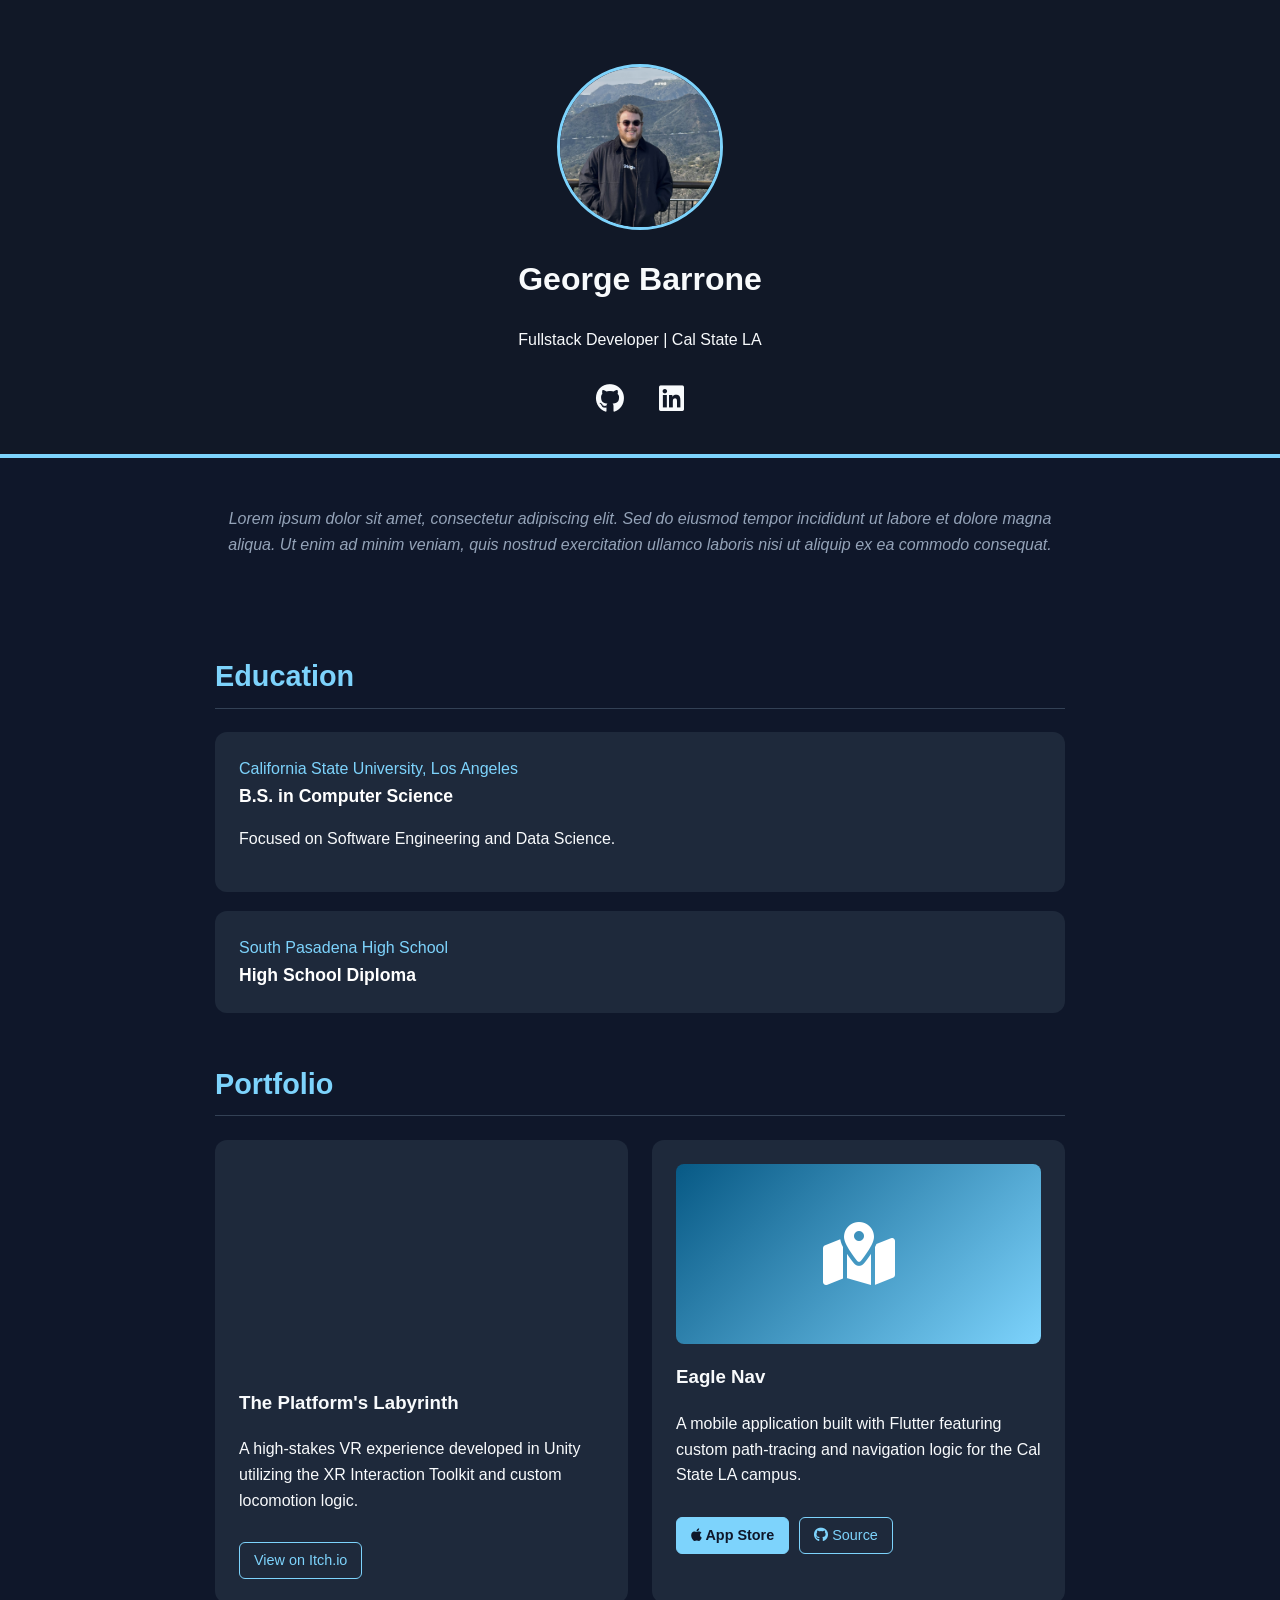
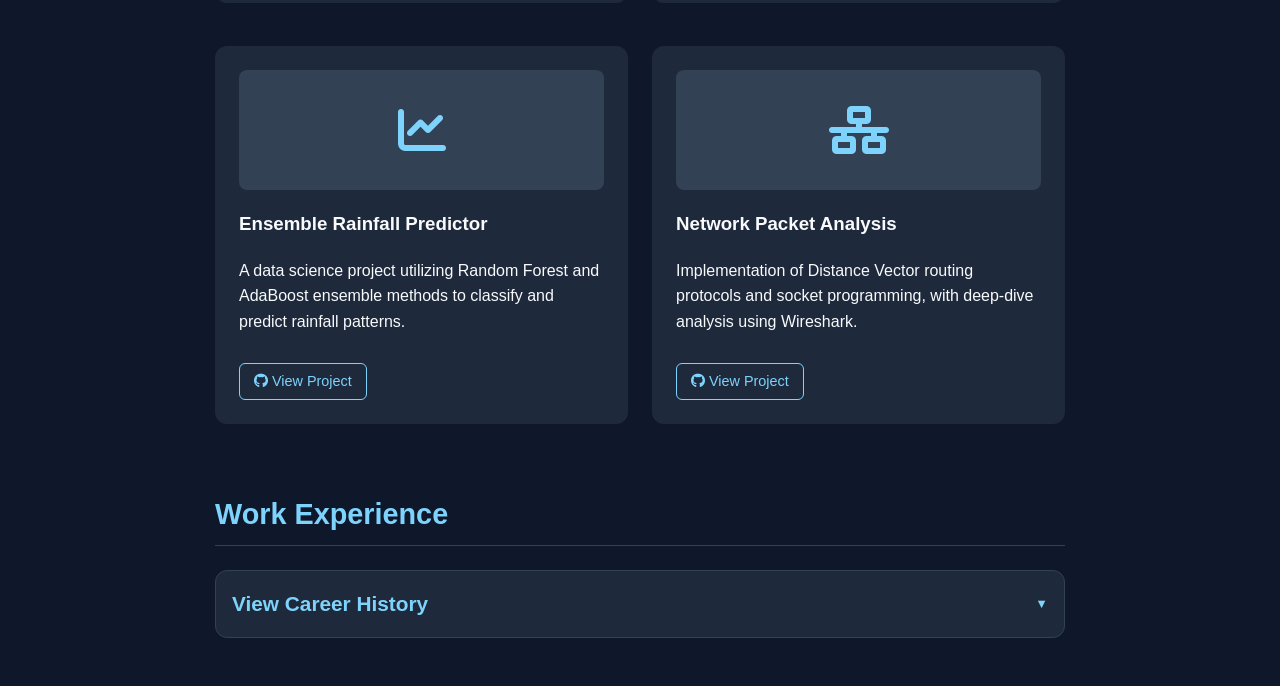
==== index.html @ 71a4c5f8 "Finalize portfolio structure and add profile picture" ====
<!DOCTYPE html>
<html lang="en">
<head>
    <meta charset="UTF-8">
    <meta name="viewport" content="width=device-width, initial-scale=1.0">
    <title>George Barrone | Portfolio</title>
    <link rel="stylesheet" href="https://cdnjs.cloudflare.com/ajax/libs/font-awesome/6.0.0/css/all.min.css">
    <style>
        :root {
            --bg-color: #0f172a; 
            --card-bg: #1e293b;
            --accent-blue: #7dd3fc; 
            --text-main: #f8fafc;
            --text-dim: #94a3b8;
        }

        body {
            font-family: 'Inter', -apple-system, BlinkMacSystemFont, 'Segoe UI', Roboto, sans-serif;
            background-color: var(--bg-color);
            color: var(--text-main);
            line-height: 1.6;
            margin: 0;
            padding: 0;
        }

        header {
            background-color: #111827;
            padding: 4rem 1rem 2rem;
            text-align: center;
            border-bottom: 4px solid var(--accent-blue);
        }

        .profile-placeholder {
            width: 160px;
            height: 160px;
            background-color: var(--card-bg);
            border-radius: 50%;
            margin: 0 auto 1.5rem;
            display: flex;
            align-items: center;
            justify-content: center;
            color: var(--accent-blue);
            font-weight: bold;
            border: 3px dashed var(--accent-blue);
            overflow: hidden;
        }

        .social-links {
            margin-top: 1.5rem;
        }

        .social-links a {
            color: var(--text-main);
            font-size: 1.8rem;
            margin: 0 15px;
            transition: color 0.3s;
            text-decoration: none;
        }

        .social-links a:hover {
            color: var(--accent-blue);
        }

        .container {
            max-width: 850px;
            margin: 0 auto 3rem;
            padding: 0 1.5rem;
        }

        .summary-box {
            text-align: center;
            padding: 2rem 0;
            color: var(--text-dim);
            font-style: italic;
        }

        h2 {
            color: var(--accent-blue);
            font-size: 1.8rem;
            border-bottom: 1px solid #334155;
            padding-bottom: 0.5rem;
            margin-top: 3rem;
        }

        .card {
            background-color: var(--card-bg);
            padding: 1.5rem;
            border-radius: 12px;
            margin-bottom: 1.2rem;
            position: relative;
        }

        .project-img {
            width: 100%;
            height: 180px;
            background-color: #000;
            border-radius: 8px;
            margin-bottom: 1rem;
            object-fit: cover;
        }

        .portfolio-grid {
            display: grid;
            grid-template-columns: 1fr 1fr;
            gap: 1.5rem;
        }

        @media (max-width: 600px) {
            .portfolio-grid { grid-template-columns: 1fr; }
        }

        /* Work Experience Details */
        details {
            background-color: var(--card-bg);
            padding: 1rem;
            border-radius: 12px;
            cursor: pointer;
            border: 1px solid #334155;
            margin-bottom: 1rem;
        }

        summary {
            font-size: 1.3rem;
            font-weight: 600;
            color: var(--accent-blue);
            list-style: none;
            display: flex;
            justify-content: space-between;
            align-items: center;
        }

        summary::after { content: "▼"; font-size: 0.8rem; }
        details[open] summary::after { content: "▲"; }

        .job-title { font-weight: bold; color: #fff; display: block; font-size: 1.1rem; }
        .company { color: var(--accent-blue); }
        .date { font-size: 0.85rem; color: var(--text-dim); display: block; margin-bottom: 0.5rem; }
        
        ul { padding-left: 1.2rem; color: var(--text-dim); }
        li { margin-bottom: 0.4rem; }

        .btn {
            display: inline-block;
            margin-top: 0.8rem;
            color: var(--accent-blue);
            text-decoration: none;
            font-size: 0.9rem;
            border: 1px solid var(--accent-blue);
            padding: 6px 14px;
            border-radius: 6px;
            transition: all 0.3s;
        }

        .btn:hover {
            background: var(--accent-blue);
            color: var(--bg-color);
        }
    </style>
</head>
<body>

    <header>
        <img src="profile.jpg" alt="George Barrone" style="
            width: 160px; 
            height: 160px; 
            border-radius: 50%; 
            object-fit: cover; 
            display: block; 
            margin: 0 auto 1.5rem; 
            border: 3px solid var(--accent-blue);
            background-color: var(--card-bg);
        ">
        <h1>George Barrone</h1>
        <p>Fullstack Developer | Cal State LA</p>
        
        <div class="social-links">
            <a href="https://github.com/georgebarrone" target="_blank" title="GitHub"><i class="fab fa-github"></i></a>
            <a href="https://www.linkedin.com/in/george-barrone-a9759421a/" target="_blank" title="LinkedIn"><i class="fab fa-linkedin"></i></a>
        </div>
    </header>

    <div class="container">
        
        <section class="summary-box">
            <p>Lorem ipsum dolor sit amet, consectetur adipiscing elit. Sed do eiusmod tempor incididunt ut labore et dolore magna aliqua. Ut enim ad minim veniam, quis nostrud exercitation ullamco laboris nisi ut aliquip ex ea commodo consequat.</p>
        </section>

        <section>
            <h2>Education</h2>
            <div class="card">
                <span class="company">California State University, Los Angeles</span>
                <span class="job-title">B.S. in Computer Science</span>
                <p>Focused on Software Engineering and Data Science.</p>
            </div>
            <div class="card">
                <span class="company">South Pasadena High School</span>
                <span class="job-title">High School Diploma</span>
            </div>
        </section>

        <section>
            <h2>Portfolio</h2>
            <div class="portfolio-grid">
                
                <div class="card">
                    <div class="video-container" style="position: relative; padding-bottom: 56.25%; height: 0; overflow: hidden; border-radius: 8px; margin-bottom: 1rem;">
                        <iframe 
                            style="position: absolute; top: 0; left: 0; width: 100%; height: 100%; border: 0;"
                            src="https://www.youtube.com/embed/8yT373ldLY0" 
                            title="The Platform's Labyrinth VR Demo" 
                            allowfullscreen>
                        </iframe>
                    </div>
                    <h3>The Platform's Labyrinth</h3>
                    <p>A high-stakes VR experience developed in Unity utilizing the XR Interaction Toolkit and custom locomotion logic.</p>
                    <a href="https://georgebarrone.itch.io/the-platforms-labyrinth" target="_blank" class="btn">View on Itch.io</a>
                </div>

                <div class="card">
                    <div style="height: 180px; background: linear-gradient(135deg, #075985, #7dd3fc); border-radius: 8px; display: flex; align-items: center; justify-content: center; margin-bottom: 1rem;">
                        <i class="fas fa-map-marked-alt" style="font-size: 4rem; color: white;"></i>
                    </div>
                    <h3>Eagle Nav</h3>
                    <p>A mobile application built with Flutter featuring custom path-tracing and navigation logic for the Cal State LA campus.</p>
                    <div style="display: flex; gap: 10px;">
                        <a href="https://apps.apple.com/us/app/eaglenav/id6762229307" target="_blank" class="btn" style="background: var(--accent-blue); color: var(--bg-color); font-weight: bold;">
                            <i class="fab fa-apple"></i> App Store
                        </a>
                        <a href="https://github.com/georgebarrone/Eagle-Nav" target="_blank" class="btn">
                            <i class="fab fa-github"></i> Source
                        </a>
                    </div>
                </div>

                <div class="card">
                    <div style="height: 120px; background: #334155; border-radius: 8px; display: flex; align-items: center; justify-content: center; margin-bottom: 1rem;">
                        <i class="fas fa-chart-line" style="font-size: 3rem; color: var(--accent-blue);"></i>
                    </div>
                    <h3>Ensemble Rainfall Predictor</h3>
                    <p>A data science project utilizing Random Forest and AdaBoost ensemble methods to classify and predict rainfall patterns.</p>
                    <a href="https://github.com/georgebarrone/DataScience_Project" target="_blank" class="btn">
                        <i class="fab fa-github"></i> View Project
                    </a>
                </div>
                
                <div class="card">
                    <div style="height: 120px; background: #334155; border-radius: 8px; display: flex; align-items: center; justify-content: center; margin-bottom: 1rem;">
                        <i class="fas fa-network-wired" style="font-size: 3rem; color: var(--accent-blue);"></i>
                    </div>
                    <h3>Network Packet Analysis</h3>
                    <p>Implementation of Distance Vector routing protocols and socket programming, with deep-dive analysis using Wireshark.</p>
                    <a href="https://github.com/georgebarrone/ProgrammingAssignment2" target="_blank" class="btn">
                        <i class="fab fa-github"></i> View Project
                    </a>
                </div>
            </div>
        </section>

        <section>
            <h2>Work Experience</h2>
            <details>
                <summary>View Career History</summary>
                
                <div class="work-item">
                    <span class="job-title">Concessions Coordinator</span>
                    <span class="company">Landmark Theatres</span>
                    <span class="date">Jan 2026 – Present</span>
                    <ul>
                        <li><strong>Floor Operations Management:</strong> Serve as the primary point of contact for daily operations, maintaining high standards of cleanliness and efficiency.</li>
                        <li><strong>Inventory & Prep Oversight:</strong> Direct preparation and inventory restocking to prevent product shortages and optimize sales during peak periods.</li>
                        <li><strong>Leadership:</strong> Coordinate staff break schedules to maintain continuous coverage while acting as the lead authority for resolving customer issues, refunds, and exchanges.</li>
                    </ul>
                </div>

                <div class="work-item">
                    <span class="job-title">Usher / Concessions</span>
                    <span class="company">Landmark Theatres</span>
                    <span class="date">Aug 2024 – Present</span>
                    <ul>
                        <li>Manage theatre logistics and guest relations in a high-stress, fast-paced environment.</li>
                        <li>Maintain a calm and professional demeanor while handling high-volume customer traffic and venue maintenance.</li>
                    </ul>
                </div>

                <div class="work-item">
                    <span class="job-title">iFixit Contributor</span>
                    <span class="company">iFixit (Contract)</span>
                    <span class="date">Feb 2024 – May 2024</span>
                    <ul>
                        <li>Authored a device page for the HP 14 G3 Chromebook, providing technical specifications and general information for a global audience.</li>
                        <li>Created a detailed part replacement guide for the Nintendo Wii Nunchuk, utilizing technical writing skills and high-quality photography.</li>
                        <li>Collaborated with the iFixit technical writing team to ensure hardware procedures were accessible and accurate.</li>
                    </ul>
                    <a href="https://www.linkedin.com/in/george-barrone-a9759421a/overlay/Position/2391575767/treasury?profileId=ACoAADdCVhMBVrdvYNGHHvij2gliiMDxv7_lXu0" target="_blank" class="btn">View iFixit Profile</a>
                </div>

                <div class="work-item">
                    <span class="job-title">Tech Sales Associate</span>
                    <span class="company">Staples</span>
                    <span class="date">Aug 2023 – Sep 2024</span>
                    <ul>
                        <li>Engaged customers on the sales floor to provide hardware and software recommendations.</li>
                        <li>Maintained floor organization, stocked inventory, and performed accurate cashiering duties.</li>
                    </ul>
                </div>

                <div class="work-item">
                    <span class="job-title">Math Assistant Instructor</span>
                    <span class="company">SF Math Circle</span>
                    <span class="date">Oct 2022 – Dec 2022</span>
                    <ul>
                        <li>Facilitated remote group math exercises for students aged 6 to 13.</li>
                        <li>Assigned problem-solving tasks, monitored student progress, and provided 1-on-1 assistance when students were stuck.</li>
                        <li>Encouraged collaborative learning and peer-to-peer discussions in a virtual environment.</li>
                    </ul>
                </div>

                <div class="work-item">
                    <span class="job-title">Host & Cook</span>
                    <span class="company">Buffalo Wild Wings</span>
                    <span class="date">Jul 2019 – Jan 2020</span>
                    <ul>
                        <li><strong>Hospitality:</strong> Greeted and seated guests, managed takeout orders, and handled incoming inquiries with a focus on accuracy and timeliness.</li>
                        <li><strong>Operations:</strong> Executed food preparation tasks according to established recipes and maintained rigorous kitchen cleanliness standards.</li>
                        <li>Collaborated with team members to ensure smooth service and timely delivery of orders.</li>
                    </ul>
                </div>

            </details>
        </section>

    </div>

</body>
</html>
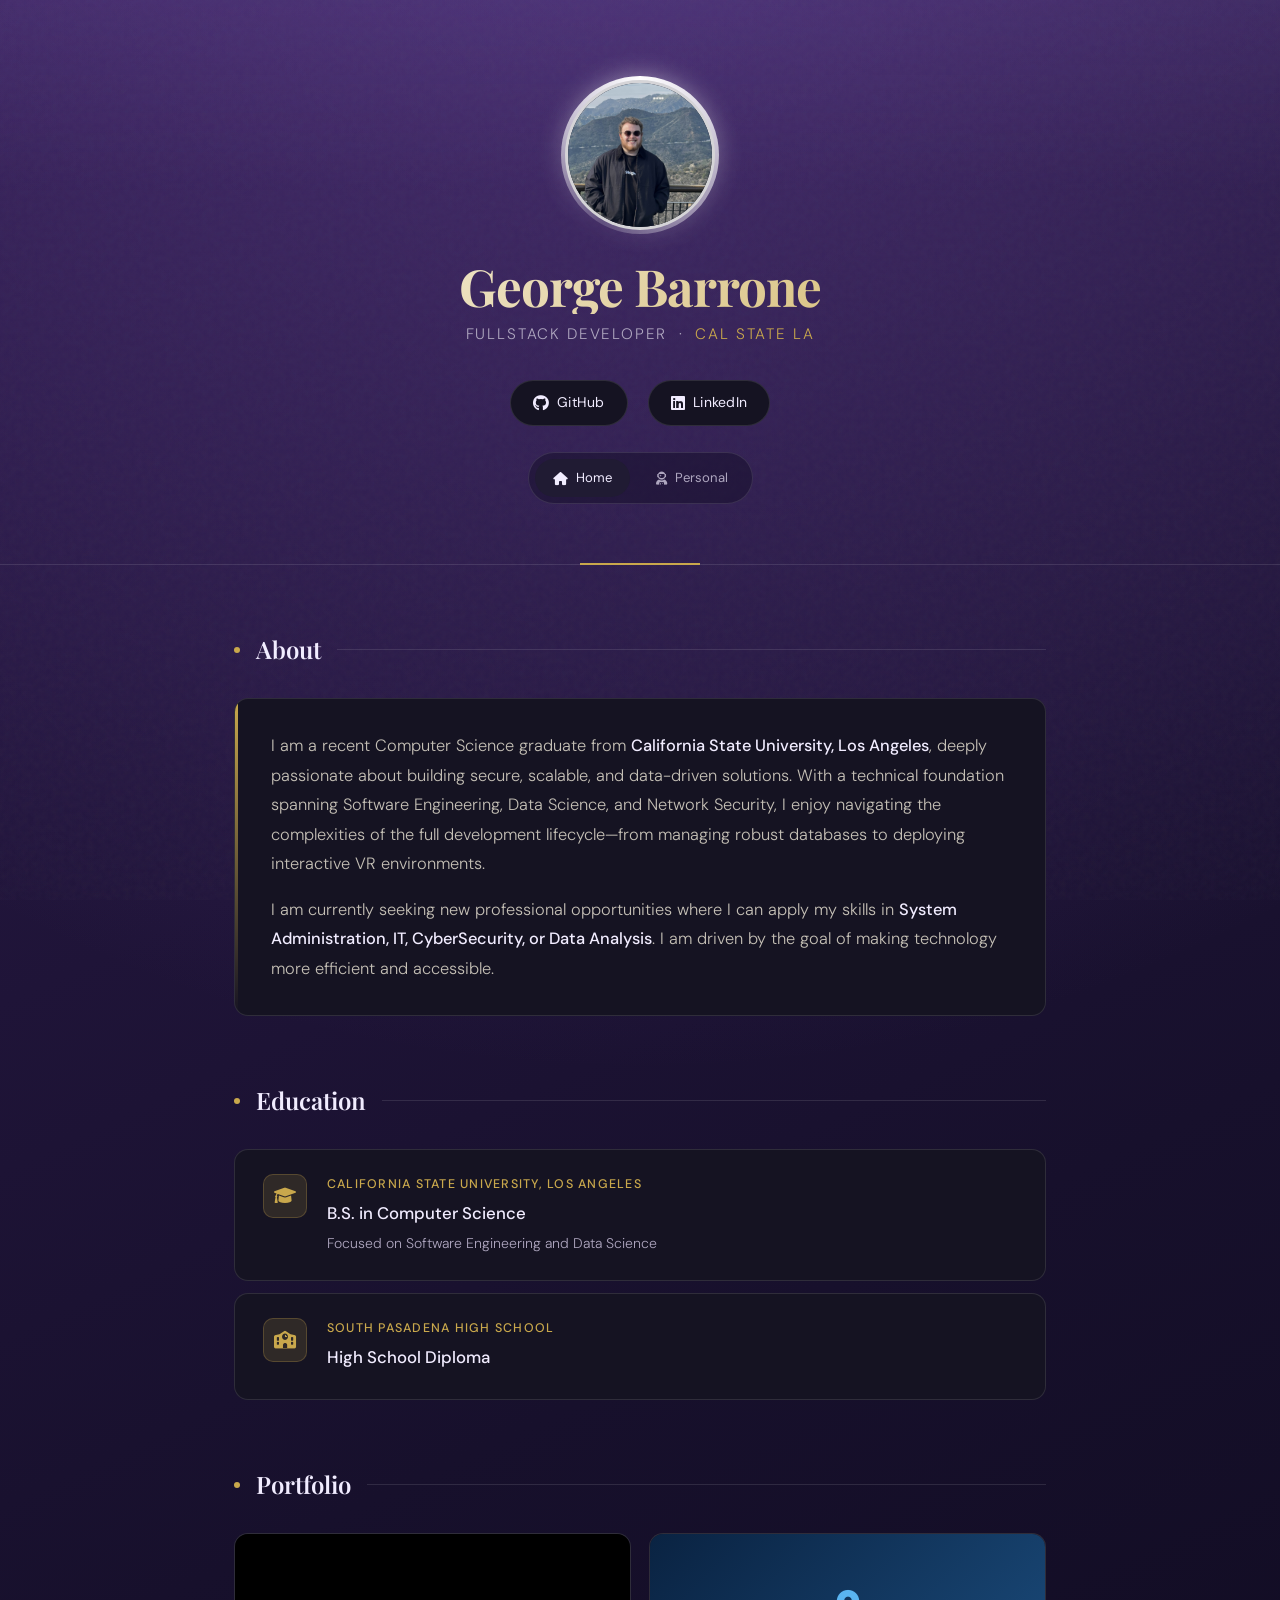
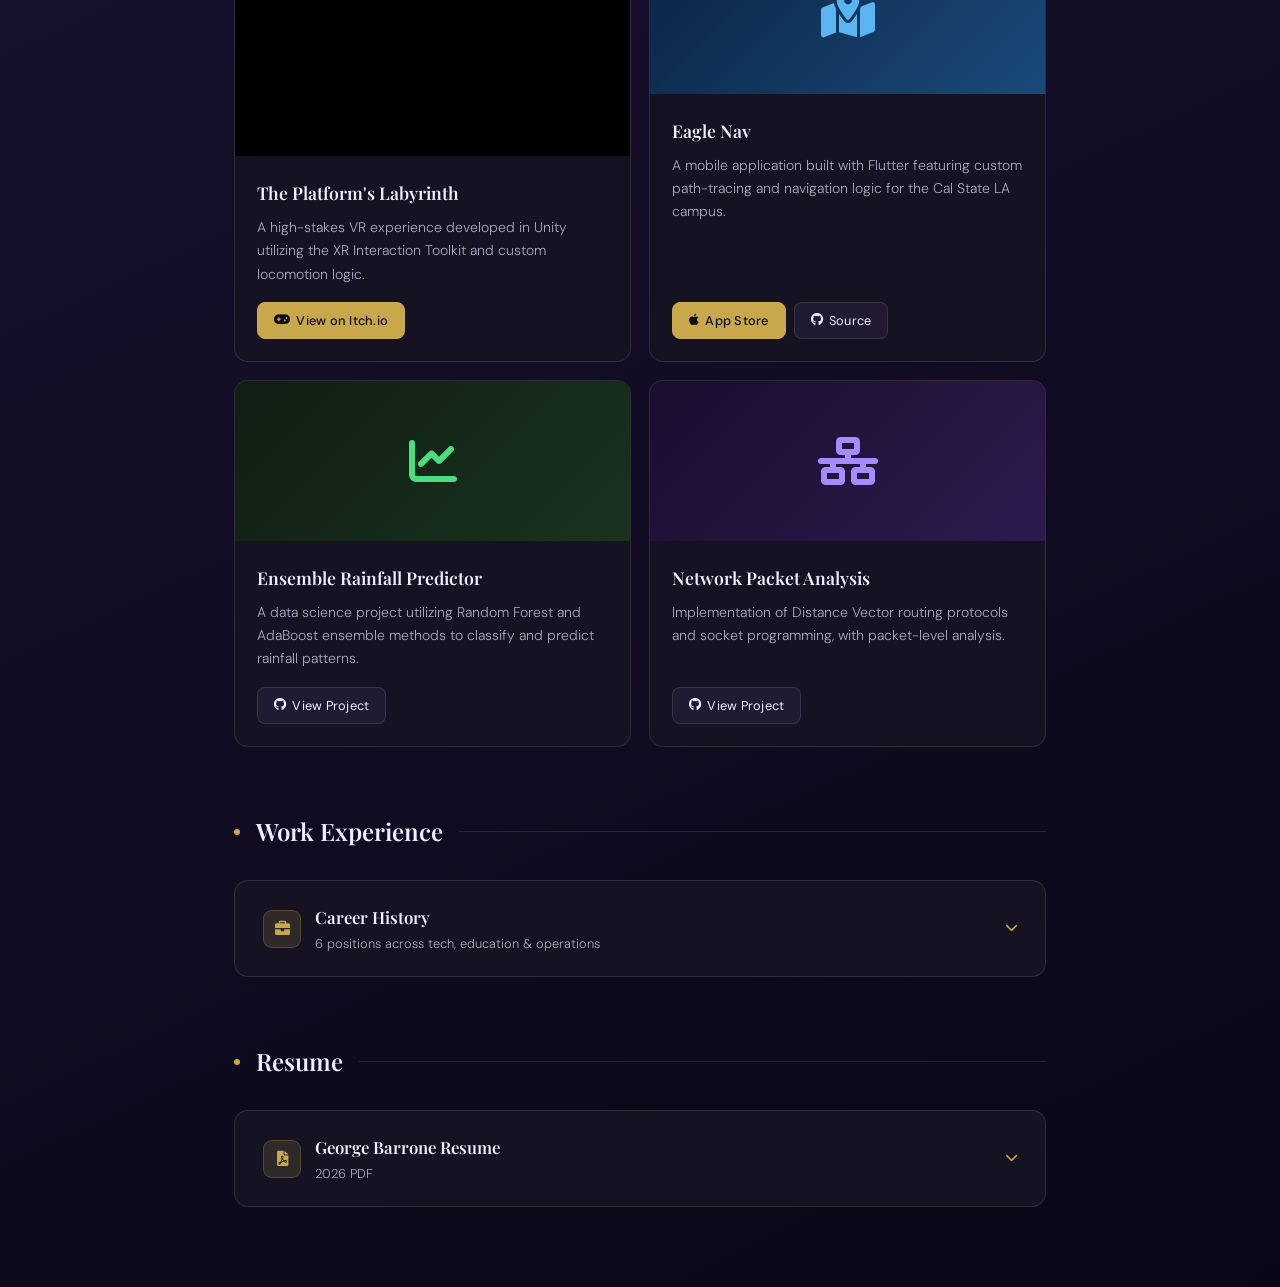
==== commit 7b6dc779: "Update personal site content and assets" ====
--- a/index.html
+++ b/index.html
@@ -3,227 +3,817 @@
 <head>
     <meta charset="UTF-8">
     <meta name="viewport" content="width=device-width, initial-scale=1.0">
-    <title>George Barrone | Portfolio</title>
+    <title>George Barrone — Developer & Engineer</title>
+    <link rel="preconnect" href="https://fonts.googleapis.com">
+    <link rel="preconnect" href="https://fonts.gstatic.com" crossorigin>
+    <link href="https://fonts.googleapis.com/css2?family=Playfair+Display:wght@400;600;700&family=DM+Sans:ital,wght@0,300;0,400;0,500;1,300&display=swap" rel="stylesheet">
     <link rel="stylesheet" href="https://cdnjs.cloudflare.com/ajax/libs/font-awesome/6.0.0/css/all.min.css">
     <style>
         :root {
-            --bg-color: #0f172a; 
-            --card-bg: #1e293b;
-            --accent-blue: #7dd3fc; 
-            --text-main: #f8fafc;
-            --text-dim: #94a3b8;
-        }
+            --bg:        #120d24;
+            --surface:   #151322;
+            --surface2:  #201b33;
+            --border:    rgba(255,255,255,0.11);
+            --gold:      #c9a84c;
+            --gold-dim:  rgba(201,168,76,0.15);
+            --gold-glow: rgba(201,168,76,0.35);
+            --text:      #f1ecff;
+            --muted:     #aea6bf;
+            --radius:    14px;
+        }
+
+        *, *::before, *::after { box-sizing: border-box; margin: 0; padding: 0; }
+
+        html { scroll-behavior: smooth; }
 
         body {
-            font-family: 'Inter', -apple-system, BlinkMacSystemFont, 'Segoe UI', Roboto, sans-serif;
-            background-color: var(--bg-color);
-            color: var(--text-main);
-            line-height: 1.6;
-            margin: 0;
-            padding: 0;
-        }
-
+            font-family: 'DM Sans', sans-serif;
+            background:
+                radial-gradient(circle at 50% -10%, rgba(125,83,185,0.42) 0%, transparent 42%),
+                linear-gradient(155deg, #2b1a4a 0%, #17102c 48%, #090716 100%);
+            color: var(--text);
+            line-height: 1.7;
+            min-height: 100vh;
+            overflow-x: hidden;
+        }
+
+        /* ─── Noise overlay ─── */
+        body::before {
+            content: '';
+            position: fixed;
+            inset: 0;
+            background-image: url("data:image/svg+xml,%3Csvg viewBox='0 0 200 200' xmlns='http://www.w3.org/2000/svg'%3E%3Cfilter id='n'%3E%3CfeTurbulence type='fractalNoise' baseFrequency='0.75' numOctaves='4' stitchTiles='stitch'/%3E%3C/filter%3E%3Crect width='100%25' height='100%25' filter='url(%23n)'/%3E%3C/svg%3E");
+            opacity: 0.03;
+            pointer-events: none;
+            z-index: 0;
+        }
+
+        /* ─── Background glow ─── */
+        .bg-glow {
+            position: fixed;
+            top: -200px;
+            left: 50%;
+            transform: translateX(-50%);
+            width: 100%;
+            height: 520px;
+            background: linear-gradient(180deg, rgba(179,139,255,0.16) 0%, transparent 76%);
+            pointer-events: none;
+            z-index: 0;
+        }
+
+        /* ─── Header ─── */
         header {
-            background-color: #111827;
-            padding: 4rem 1rem 2rem;
+            position: relative;
+            z-index: 1;
+            padding: 80px 24px 60px;
             text-align: center;
-            border-bottom: 4px solid var(--accent-blue);
-        }
-
-        .profile-placeholder {
-            width: 160px;
-            height: 160px;
-            background-color: var(--card-bg);
+            border-bottom: 1px solid var(--border);
+        }
+
+        header::after {
+            content: '';
+            position: absolute;
+            bottom: -1px;
+            left: 50%;
+            transform: translateX(-50%);
+            width: 120px;
+            height: 2px;
+            background: var(--gold);
+        }
+
+        .avatar-wrap {
+            position: relative;
+            width: 150px;
+            height: 150px;
+            margin: 0 auto 28px;
+        }
+
+        .avatar-wrap::before {
+            content: '';
+            position: absolute;
+            inset: -4px;
             border-radius: 50%;
-            margin: 0 auto 1.5rem;
+            background: conic-gradient(#fff, rgba(255,255,255,0.15) 58%, #fff);
+            filter: drop-shadow(0 0 12px rgba(255,255,255,0.45));
+            animation: spin 8s linear infinite;
+        }
+
+        @keyframes spin { to { transform: rotate(360deg); } }
+
+        .avatar-wrap img {
+            position: relative;
+            width: 100%;
+            height: 100%;
+            border-radius: 50%;
+            object-fit: cover;
+            border: 3px solid rgba(255,255,255,0.82);
+            background: var(--surface);
+            z-index: 1;
+        }
+
+        header h1 {
+            font-family: 'Playfair Display', serif;
+            font-size: clamp(2.2rem, 5vw, 3.2rem);
+            font-weight: 700;
+            letter-spacing: -0.02em;
+            line-height: 1.1;
+            margin-bottom: 8px;
+            background: linear-gradient(135deg, #fff 0%, var(--gold) 100%);
+            -webkit-background-clip: text;
+            -webkit-text-fill-color: transparent;
+            background-clip: text;
+        }
+
+        .tagline {
+            font-size: 0.95rem;
+            font-weight: 300;
+            color: var(--muted);
+            letter-spacing: 0.12em;
+            text-transform: uppercase;
+            margin-bottom: 32px;
+        }
+
+        .tagline span {
+            color: var(--gold);
+        }
+
+        .social-links {
+            display: flex;
+            justify-content: center;
+            gap: 20px;
+        }
+
+        .social-links a {
+            display: flex;
+            align-items: center;
+            gap: 8px;
+            padding: 10px 22px;
+            border: 1px solid var(--border);
+            border-radius: 40px;
+            color: var(--text);
+            text-decoration: none;
+            font-size: 0.875rem;
+            font-weight: 400;
+            letter-spacing: 0.02em;
+            background: var(--surface);
+            transition: all 0.25s ease;
+        }
+
+        .social-links a:hover {
+            border-color: var(--gold);
+            color: var(--gold);
+            background: var(--gold-dim);
+            transform: translateY(-2px);
+            box-shadow: 0 8px 24px rgba(0,0,0,0.3);
+        }
+
+        .social-links a i {
+            font-size: 1rem;
+        }
+
+        .page-tabs {
+            display: inline-flex;
+            gap: 8px;
+            margin-top: 26px;
+            padding: 6px;
+            border: 1px solid var(--border);
+            border-radius: 999px;
+            background: rgba(18,13,36,0.44);
+            backdrop-filter: blur(12px);
+        }
+
+        .page-tabs a {
+            display: inline-flex;
+            align-items: center;
+            gap: 8px;
+            padding: 8px 18px;
+            border-radius: 999px;
+            color: var(--muted);
+            text-decoration: none;
+            font-size: 0.82rem;
+            transition: color 0.2s, background 0.2s;
+        }
+
+        .page-tabs a:hover,
+        .page-tabs a.active {
+            color: var(--text);
+            background: var(--surface2);
+        }
+
+        /* ─── Layout ─── */
+        .container {
+            position: relative;
+            z-index: 1;
+            max-width: 860px;
+            margin: 0 auto;
+            padding: 0 24px 80px;
+        }
+
+        /* ─── Section headers ─── */
+        .section-label {
+            display: flex;
+            align-items: center;
+            gap: 16px;
+            margin: 64px 0 28px;
+        }
+
+        .section-label span {
+            font-family: 'Playfair Display', serif;
+            font-size: 1.5rem;
+            font-weight: 600;
+            color: var(--text);
+        }
+
+        .section-label::after {
+            content: '';
+            flex: 1;
+            height: 1px;
+            background: var(--border);
+        }
+
+        .section-label .dot {
+            width: 6px;
+            height: 6px;
+            border-radius: 50%;
+            background: var(--gold);
+            flex-shrink: 0;
+        }
+
+        /* ─── About ─── */
+        .about-text {
+            background: var(--surface);
+            border: 1px solid var(--border);
+            border-radius: var(--radius);
+            padding: 32px 36px;
+            position: relative;
+            overflow: hidden;
+        }
+
+        .about-text::before {
+            content: '';
+            position: absolute;
+            top: 0;
+            left: 0;
+            width: 3px;
+            height: 100%;
+            background: linear-gradient(to bottom, var(--gold), transparent);
+        }
+
+        .about-text p {
+            font-size: 1.025rem;
+            font-weight: 300;
+            color: #c4bfb5;
+            margin-bottom: 16px;
+            line-height: 1.8;
+        }
+
+        .about-text p:last-child { margin-bottom: 0; }
+
+        .about-text strong {
+            color: var(--text);
+            font-weight: 500;
+        }
+
+        /* ─── Education ─── */
+        .edu-card {
+            background: var(--surface);
+            border: 1px solid var(--border);
+            border-radius: var(--radius);
+            padding: 24px 28px;
+            margin-bottom: 12px;
+            display: flex;
+            align-items: flex-start;
+            gap: 20px;
+            transition: border-color 0.2s, transform 0.2s;
+        }
+
+        .edu-card:hover {
+            border-color: rgba(201,168,76,0.3);
+            transform: translateX(4px);
+        }
+
+        .edu-icon {
+            flex-shrink: 0;
+            width: 44px;
+            height: 44px;
+            border-radius: 10px;
+            background: var(--gold-dim);
+            border: 1px solid rgba(201,168,76,0.25);
             display: flex;
             align-items: center;
             justify-content: center;
-            color: var(--accent-blue);
-            font-weight: bold;
-            border: 3px dashed var(--accent-blue);
-            overflow: hidden;
-        }
-
-        .social-links {
-            margin-top: 1.5rem;
-        }
-
-        .social-links a {
-            color: var(--text-main);
-            font-size: 1.8rem;
-            margin: 0 15px;
-            transition: color 0.3s;
-            text-decoration: none;
-        }
-
-        .social-links a:hover {
-            color: var(--accent-blue);
-        }
-
-        .container {
-            max-width: 850px;
-            margin: 0 auto 3rem;
-            padding: 0 1.5rem;
-        }
-
-        .summary-box {
-            text-align: center;
-            padding: 2rem 0;
-            color: var(--text-dim);
-            font-style: italic;
-        }
-
-        h2 {
-            color: var(--accent-blue);
-            font-size: 1.8rem;
-            border-bottom: 1px solid #334155;
-            padding-bottom: 0.5rem;
-            margin-top: 3rem;
-        }
-
-        .card {
-            background-color: var(--card-bg);
-            padding: 1.5rem;
-            border-radius: 12px;
-            margin-bottom: 1.2rem;
-            position: relative;
-        }
-
-        .project-img {
-            width: 100%;
-            height: 180px;
-            background-color: #000;
-            border-radius: 8px;
-            margin-bottom: 1rem;
-            object-fit: cover;
-        }
-
+            color: var(--gold);
+            font-size: 1.1rem;
+        }
+
+        .edu-info .school {
+            font-size: 0.78rem;
+            letter-spacing: 0.1em;
+            text-transform: uppercase;
+            color: var(--gold);
+            margin-bottom: 4px;
+            font-weight: 500;
+        }
+
+        .edu-info .degree {
+            font-size: 1.05rem;
+            font-weight: 500;
+            color: var(--text);
+            margin-bottom: 4px;
+        }
+
+        .edu-info .focus {
+            font-size: 0.875rem;
+            color: var(--muted);
+            font-weight: 300;
+        }
+
+        /* ─── Portfolio ─── */
         .portfolio-grid {
             display: grid;
             grid-template-columns: 1fr 1fr;
-            gap: 1.5rem;
-        }
-
-        @media (max-width: 600px) {
+            gap: 18px;
+        }
+
+        @media (max-width: 620px) {
             .portfolio-grid { grid-template-columns: 1fr; }
-        }
-
-        /* Work Experience Details */
-        details {
-            background-color: var(--card-bg);
-            padding: 1rem;
-            border-radius: 12px;
+            .social-links { flex-direction: column; align-items: center; }
+            .page-tabs { width: 100%; max-width: 320px; }
+            .page-tabs a { flex: 1; justify-content: center; }
+        }
+
+        .proj-card {
+            background: var(--surface);
+            border: 1px solid var(--border);
+            border-radius: var(--radius);
+            overflow: hidden;
+            display: flex;
+            flex-direction: column;
+            transition: border-color 0.25s, transform 0.25s, box-shadow 0.25s;
+        }
+
+        .proj-card:hover {
+            border-color: rgba(201,168,76,0.3);
+            transform: translateY(-4px);
+            box-shadow: 0 16px 40px rgba(0,0,0,0.4);
+        }
+
+        .proj-media {
+            position: relative;
+            padding-bottom: 56.25%;
+            height: 0;
+            overflow: hidden;
+            background: #000;
+        }
+
+        .proj-media iframe {
+            position: absolute;
+            inset: 0;
+            width: 100%;
+            height: 100%;
+            border: 0;
+        }
+
+        .proj-placeholder {
+            height: 160px;
+            display: flex;
+            align-items: center;
+            justify-content: center;
+            font-size: 3rem;
+        }
+
+        .proj-placeholder.map-bg {
+            background: linear-gradient(135deg, #0a2342 0%, #1a4a7a 100%);
+            color: #5ab4f0;
+        }
+
+        .proj-placeholder.chart-bg {
+            background: linear-gradient(135deg, #0f1e12, #1a3320);
+            color: #4ade80;
+        }
+
+        .proj-placeholder.net-bg {
+            background: linear-gradient(135deg, #1a0d2e, #2d1b4e);
+            color: #a78bfa;
+        }
+
+        .proj-body {
+            padding: 22px 22px 22px;
+            flex: 1;
+            display: flex;
+            flex-direction: column;
+        }
+
+        .proj-body h3 {
+            font-family: 'Playfair Display', serif;
+            font-size: 1.1rem;
+            font-weight: 600;
+            color: var(--text);
+            margin-bottom: 8px;
+        }
+
+        .proj-body p {
+            font-size: 0.875rem;
+            color: var(--muted);
+            font-weight: 300;
+            line-height: 1.65;
+            flex: 1;
+            margin-bottom: 16px;
+        }
+
+        .btn-row {
+            display: flex;
+            gap: 8px;
+            flex-wrap: wrap;
+        }
+
+        .btn {
+            display: inline-flex;
+            align-items: center;
+            gap: 6px;
+            padding: 7px 16px;
+            border-radius: 8px;
+            border: 1px solid var(--border);
+            background: var(--surface2);
+            color: var(--text);
+            text-decoration: none;
+            font-size: 0.8rem;
+            font-weight: 400;
+            letter-spacing: 0.02em;
+            transition: all 0.2s;
+            white-space: nowrap;
+        }
+
+        .btn:hover {
+            border-color: var(--gold);
+            color: var(--gold);
+            background: var(--gold-dim);
+        }
+
+        .btn.btn-primary {
+            background: var(--gold);
+            color: #0b0d12;
+            border-color: var(--gold);
+            font-weight: 500;
+        }
+
+        .btn.btn-primary:hover {
+            background: #dbb95a;
+            color: #0b0d12;
+        }
+
+        /* ─── Work Experience ─── */
+        details.work-details {
+            background: var(--surface);
+            border: 1px solid var(--border);
+            border-radius: var(--radius);
+            overflow: hidden;
+            transition: border-color 0.25s;
+        }
+
+        details.work-details[open] {
+            border-color: rgba(201,168,76,0.3);
+        }
+
+        details.work-details summary {
+            display: flex;
+            align-items: center;
+            justify-content: space-between;
+            padding: 22px 28px;
             cursor: pointer;
-            border: 1px solid #334155;
-            margin-bottom: 1rem;
-        }
-
-        summary {
-            font-size: 1.3rem;
+            list-style: none;
+            user-select: none;
+            transition: background 0.2s;
+        }
+
+        details.work-details summary:hover {
+            background: var(--surface2);
+        }
+
+        details.work-details summary::-webkit-details-marker { display: none; }
+
+        .summary-left {
+            display: flex;
+            align-items: center;
+            gap: 14px;
+        }
+
+        .summary-icon {
+            width: 38px;
+            height: 38px;
+            border-radius: 9px;
+            background: var(--gold-dim);
+            border: 1px solid rgba(201,168,76,0.25);
+            display: flex;
+            align-items: center;
+            justify-content: center;
+            color: var(--gold);
+            font-size: 0.95rem;
+            flex-shrink: 0;
+        }
+
+        .summary-text .title {
+            font-family: 'Playfair Display', serif;
+            font-size: 1.05rem;
             font-weight: 600;
-            color: var(--accent-blue);
+            color: var(--text);
+        }
+
+        .summary-text .sub {
+            font-size: 0.8rem;
+            color: var(--muted);
+            font-weight: 300;
+            margin-top: 1px;
+        }
+
+        .chevron {
+            color: var(--gold);
+            font-size: 0.8rem;
+            transition: transform 0.3s ease;
+        }
+
+        details[open] .chevron {
+            transform: rotate(180deg);
+        }
+
+        .work-timeline {
+            padding: 0 28px 28px;
+            display: flex;
+            flex-direction: column;
+            gap: 0;
+        }
+
+        .work-item {
+            position: relative;
+            padding: 24px 0 24px 30px;
+            border-bottom: 1px solid var(--border);
+        }
+
+        .work-item:last-child {
+            border-bottom: none;
+            padding-bottom: 4px;
+        }
+
+        .work-item::before {
+            content: '';
+            position: absolute;
+            left: 0;
+            top: 30px;
+            width: 8px;
+            height: 8px;
+            border-radius: 50%;
+            background: var(--gold);
+            box-shadow: 0 0 0 3px var(--gold-dim);
+        }
+
+        .work-item::after {
+            content: '';
+            position: absolute;
+            left: 3.5px;
+            top: 42px;
+            bottom: 0;
+            width: 1px;
+            background: var(--border);
+        }
+
+        .work-item:last-child::after { display: none; }
+
+        .work-header {
+            margin-bottom: 10px;
+        }
+
+        .work-header .role {
+            font-size: 1rem;
+            font-weight: 500;
+            color: var(--text);
+        }
+
+        .work-header .company-date {
+            display: flex;
+            align-items: center;
+            gap: 10px;
+            margin-top: 3px;
+            flex-wrap: wrap;
+        }
+
+        .work-header .company-name {
+            font-size: 0.85rem;
+            color: var(--gold);
+            font-weight: 400;
+        }
+
+        .work-header .sep {
+            color: var(--border);
+        }
+
+        .work-header .date {
+            font-size: 0.8rem;
+            color: var(--muted);
+            font-weight: 300;
+        }
+
+        .work-item ul {
             list-style: none;
-            display: flex;
-            justify-content: space-between;
-            align-items: center;
-        }
-
-        summary::after { content: "▼"; font-size: 0.8rem; }
-        details[open] summary::after { content: "▲"; }
-
-        .job-title { font-weight: bold; color: #fff; display: block; font-size: 1.1rem; }
-        .company { color: var(--accent-blue); }
-        .date { font-size: 0.85rem; color: var(--text-dim); display: block; margin-bottom: 0.5rem; }
-        
-        ul { padding-left: 1.2rem; color: var(--text-dim); }
-        li { margin-bottom: 0.4rem; }
-
-        .btn {
-            display: inline-block;
-            margin-top: 0.8rem;
-            color: var(--accent-blue);
-            text-decoration: none;
+            padding: 0;
+            display: flex;
+            flex-direction: column;
+            gap: 6px;
+        }
+
+        .work-item ul li {
+            font-size: 0.875rem;
+            color: #9a95a0;
+            font-weight: 300;
+            line-height: 1.6;
+            padding-left: 14px;
+            position: relative;
+        }
+
+        .work-item ul li::before {
+            content: '—';
+            position: absolute;
+            left: 0;
+            color: var(--gold);
+            font-size: 0.7rem;
+            top: 3px;
+        }
+
+        .work-item ul li strong {
+            color: var(--text);
+            font-weight: 500;
+        }
+
+        .work-item .btn {
+            margin-top: 14px;
+        }
+
+        .resume-panel {
+            padding: 0 28px 28px;
+            display: flex;
+            flex-direction: column;
+            gap: 16px;
+        }
+
+        .resume-actions {
+            display: flex;
+            gap: 8px;
+            flex-wrap: wrap;
+        }
+
+        .resume-frame {
+            width: 100%;
+            min-height: 620px;
+            height: 78vh;
+            max-height: 900px;
+            border: 1px solid var(--border);
+            border-radius: 10px;
+            background: var(--bg);
+        }
+
+        .resume-fallback {
+            padding: 28px;
+            border: 1px dashed var(--border);
+            border-radius: 10px;
+            color: var(--muted);
             font-size: 0.9rem;
-            border: 1px solid var(--accent-blue);
-            padding: 6px 14px;
-            border-radius: 6px;
-            transition: all 0.3s;
-        }
-
-        .btn:hover {
-            background: var(--accent-blue);
-            color: var(--bg-color);
-        }
+            font-weight: 300;
+        }
+
+        @media (max-width: 620px) {
+            .resume-frame {
+                min-height: 460px;
+                height: 70vh;
+            }
+        }
+
+        /* ─── Animations ─── */
+        @keyframes fadeUp {
+            from { opacity: 0; transform: translateY(24px); }
+            to   { opacity: 1; transform: translateY(0); }
+        }
+
+        .container > section,
+        .about-text,
+        header {
+            animation: fadeUp 0.6s ease both;
+        }
+
+        .container > section:nth-child(1) { animation-delay: 0.1s; }
+        .container > section:nth-child(2) { animation-delay: 0.2s; }
+        .container > section:nth-child(3) { animation-delay: 0.3s; }
+        .container > section:nth-child(4) { animation-delay: 0.4s; }
+        .container > section:nth-child(5) { animation-delay: 0.5s; }
     </style>
 </head>
 <body>
-
-    <header>
-        <img src="profile.jpg" alt="George Barrone" style="
-            width: 160px; 
-            height: 160px; 
-            border-radius: 50%; 
-            object-fit: cover; 
-            display: block; 
-            margin: 0 auto 1.5rem; 
-            border: 3px solid var(--accent-blue);
-            background-color: var(--card-bg);
-        ">
-        <h1>George Barrone</h1>
-        <p>Fullstack Developer | Cal State LA</p>
-        
-        <div class="social-links">
-            <a href="https://github.com/georgebarrone" target="_blank" title="GitHub"><i class="fab fa-github"></i></a>
-            <a href="https://www.linkedin.com/in/george-barrone-a9759421a/" target="_blank" title="LinkedIn"><i class="fab fa-linkedin"></i></a>
+<div class="bg-glow"></div>
+
+<!-- ─── Header ─── -->
+<header>
+    <div class="avatar-wrap">
+        <img src="profile.jpg" alt="George Barrone">
+    </div>
+    <h1>George Barrone</h1>
+    <p class="tagline">Fullstack Developer &nbsp;·&nbsp; <span>Cal State LA</span></p>
+    <div class="social-links">
+        <a href="https://github.com/georgebarrone" target="_blank">
+            <i class="fab fa-github"></i> GitHub
+        </a>
+        <a href="https://www.linkedin.com/in/george-barrone-a9759421a/" target="_blank">
+            <i class="fab fa-linkedin"></i> LinkedIn
+        </a>
+    </div>
+    <nav class="page-tabs" aria-label="Site pages">
+        <a href="./index.html" class="active"><i class="fas fa-house"></i> Home</a>
+        <a href="./personal.html"><i class="fas fa-user-astronaut"></i> Personal</a>
+    </nav>
+</header>
+
+<div class="container">
+
+    <!-- ─── About ─── -->
+    <section>
+        <div class="section-label">
+            <div class="dot"></div>
+            <span>About</span>
         </div>
-    </header>
-
-    <div class="container">
-        
-        <section class="summary-box">
-            <p>Lorem ipsum dolor sit amet, consectetur adipiscing elit. Sed do eiusmod tempor incididunt ut labore et dolore magna aliqua. Ut enim ad minim veniam, quis nostrud exercitation ullamco laboris nisi ut aliquip ex ea commodo consequat.</p>
-        </section>
-
-        <section>
-            <h2>Education</h2>
-            <div class="card">
-                <span class="company">California State University, Los Angeles</span>
-                <span class="job-title">B.S. in Computer Science</span>
-                <p>Focused on Software Engineering and Data Science.</p>
+        <div class="about-text">
+            <p>
+                I am a recent Computer Science graduate from <strong>California State University, Los Angeles</strong>,
+                deeply passionate about building secure, scalable, and data-driven solutions. With a technical
+                foundation spanning Software Engineering, Data Science, and Network Security, I enjoy
+                navigating the complexities of the full development lifecycle—from managing robust databases
+                to deploying interactive VR environments.
+            </p>
+            <p>
+                I am currently seeking new professional opportunities where I can apply my skills in
+                <strong>System Administration, IT, CyberSecurity, or Data Analysis</strong>. I am driven by the goal of making
+                technology more efficient and accessible.
+            </p>
+        </div>
+    </section>
+
+    <!-- ─── Education ─── -->
+    <section>
+        <div class="section-label">
+            <div class="dot"></div>
+            <span>Education</span>
+        </div>
+
+        <div class="edu-card">
+            <div class="edu-icon"><i class="fas fa-graduation-cap"></i></div>
+            <div class="edu-info">
+                <div class="school">California State University, Los Angeles</div>
+                <div class="degree">B.S. in Computer Science</div>
+                <div class="focus">Focused on Software Engineering and Data Science</div>
             </div>
-            <div class="card">
-                <span class="company">South Pasadena High School</span>
-                <span class="job-title">High School Diploma</span>
+        </div>
+
+        <div class="edu-card">
+            <div class="edu-icon"><i class="fas fa-school"></i></div>
+            <div class="edu-info">
+                <div class="school">South Pasadena High School</div>
+                <div class="degree">High School Diploma</div>
             </div>
-        </section>
-
-        <section>
-            <h2>Portfolio</h2>
-            <div class="portfolio-grid">
-                
-                <div class="card">
-                    <div class="video-container" style="position: relative; padding-bottom: 56.25%; height: 0; overflow: hidden; border-radius: 8px; margin-bottom: 1rem;">
-                        <iframe 
-                            style="position: absolute; top: 0; left: 0; width: 100%; height: 100%; border: 0;"
-                            src="https://www.youtube.com/embed/8yT373ldLY0" 
-                            title="The Platform's Labyrinth VR Demo" 
-                            allowfullscreen>
-                        </iframe>
-                    </div>
+        </div>
+    </section>
+
+    <!-- ─── Portfolio ─── -->
+    <section>
+        <div class="section-label">
+            <div class="dot"></div>
+            <span>Portfolio</span>
+        </div>
+        <div class="portfolio-grid">
+
+            <div class="proj-card">
+                <div class="proj-media">
+                    <iframe
+                        src="https://www.youtube.com/embed/8yT373ldLY0"
+                        title="The Platform's Labyrinth VR Demo"
+                        allowfullscreen>
+                    </iframe>
+                </div>
+                <div class="proj-body">
                     <h3>The Platform's Labyrinth</h3>
                     <p>A high-stakes VR experience developed in Unity utilizing the XR Interaction Toolkit and custom locomotion logic.</p>
-                    <a href="https://georgebarrone.itch.io/the-platforms-labyrinth" target="_blank" class="btn">View on Itch.io</a>
-                </div>
-
-                <div class="card">
-                    <div style="height: 180px; background: linear-gradient(135deg, #075985, #7dd3fc); border-radius: 8px; display: flex; align-items: center; justify-content: center; margin-bottom: 1rem;">
-                        <i class="fas fa-map-marked-alt" style="font-size: 4rem; color: white;"></i>
-                    </div>
+                    <div class="btn-row">
+                        <a href="https://georgebarrone.itch.io/the-platforms-labyrinth" target="_blank" class="btn btn-primary">
+                            <i class="fas fa-gamepad"></i> View on Itch.io
+                        </a>
+                    </div>
+                </div>
+            </div>
+
+            <div class="proj-card">
+                <div class="proj-placeholder map-bg">
+                    <i class="fas fa-map-marked-alt"></i>
+                </div>
+                <div class="proj-body">
                     <h3>Eagle Nav</h3>
                     <p>A mobile application built with Flutter featuring custom path-tracing and navigation logic for the Cal State LA campus.</p>
-                    <div style="display: flex; gap: 10px;">
-                        <a href="https://apps.apple.com/us/app/eaglenav/id6762229307" target="_blank" class="btn" style="background: var(--accent-blue); color: var(--bg-color); font-weight: bold;">
+                    <div class="btn-row">
+                        <a href="https://apps.apple.com/us/app/eaglenav/id6762229307" target="_blank" class="btn btn-primary">
                             <i class="fab fa-apple"></i> App Store
                         </a>
                         <a href="https://github.com/georgebarrone/Eagle-Nav" target="_blank" class="btn">
@@ -231,40 +821,71 @@
                         </a>
                     </div>
                 </div>
-
-                <div class="card">
-                    <div style="height: 120px; background: #334155; border-radius: 8px; display: flex; align-items: center; justify-content: center; margin-bottom: 1rem;">
-                        <i class="fas fa-chart-line" style="font-size: 3rem; color: var(--accent-blue);"></i>
-                    </div>
+            </div>
+
+            <div class="proj-card">
+                <div class="proj-placeholder chart-bg">
+                    <i class="fas fa-chart-line"></i>
+                </div>
+                <div class="proj-body">
                     <h3>Ensemble Rainfall Predictor</h3>
                     <p>A data science project utilizing Random Forest and AdaBoost ensemble methods to classify and predict rainfall patterns.</p>
-                    <a href="https://github.com/georgebarrone/DataScience_Project" target="_blank" class="btn">
-                        <i class="fab fa-github"></i> View Project
-                    </a>
-                </div>
-                
-                <div class="card">
-                    <div style="height: 120px; background: #334155; border-radius: 8px; display: flex; align-items: center; justify-content: center; margin-bottom: 1rem;">
-                        <i class="fas fa-network-wired" style="font-size: 3rem; color: var(--accent-blue);"></i>
-                    </div>
+                    <div class="btn-row">
+                        <a href="https://github.com/georgebarrone/DataScience_Project" target="_blank" class="btn">
+                            <i class="fab fa-github"></i> View Project
+                        </a>
+                    </div>
+                </div>
+            </div>
+
+            <div class="proj-card">
+                <div class="proj-placeholder net-bg">
+                    <i class="fas fa-network-wired"></i>
+                </div>
+                <div class="proj-body">
                     <h3>Network Packet Analysis</h3>
-                    <p>Implementation of Distance Vector routing protocols and socket programming, with deep-dive analysis using Wireshark.</p>
-                    <a href="https://github.com/georgebarrone/ProgrammingAssignment2" target="_blank" class="btn">
-                        <i class="fab fa-github"></i> View Project
-                    </a>
+                    <p>Implementation of Distance Vector routing protocols and socket programming, with packet-level analysis.</p>
+                    <div class="btn-row">
+                        <a href="https://github.com/georgebarrone/ProgrammingAssignment2" target="_blank" class="btn">
+                            <i class="fab fa-github"></i> View Project
+                        </a>
+                    </div>
                 </div>
             </div>
-        </section>
-
-        <section>
-            <h2>Work Experience</h2>
-            <details>
-                <summary>View Career History</summary>
-                
+
+        </div>
+    </section>
+
+    <!-- ─── Work Experience ─── -->
+    <section>
+        <div class="section-label">
+            <div class="dot"></div>
+            <span>Work Experience</span>
+        </div>
+
+        <details class="work-details">
+            <summary>
+                <div class="summary-left">
+                    <div class="summary-icon"><i class="fas fa-briefcase"></i></div>
+                    <div class="summary-text">
+                        <div class="title">Career History</div>
+                        <div class="sub">6 positions across tech, education & operations</div>
+                    </div>
+                </div>
+                <i class="fas fa-chevron-down chevron"></i>
+            </summary>
+
+            <div class="work-timeline">
+
                 <div class="work-item">
-                    <span class="job-title">Concessions Coordinator</span>
-                    <span class="company">Landmark Theatres</span>
-                    <span class="date">Jan 2026 – Present</span>
+                    <div class="work-header">
+                        <div class="role">Concessions Coordinator</div>
+                        <div class="company-date">
+                            <span class="company-name">Landmark Theatres</span>
+                            <span class="sep">·</span>
+                            <span class="date">Jan 2026 – Present</span>
+                        </div>
+                    </div>
                     <ul>
                         <li><strong>Floor Operations Management:</strong> Serve as the primary point of contact for daily operations, maintaining high standards of cleanliness and efficiency.</li>
                         <li><strong>Inventory & Prep Oversight:</strong> Direct preparation and inventory restocking to prevent product shortages and optimize sales during peak periods.</li>
@@ -273,9 +894,14 @@
                 </div>
 
                 <div class="work-item">
-                    <span class="job-title">Usher / Concessions</span>
-                    <span class="company">Landmark Theatres</span>
-                    <span class="date">Aug 2024 – Present</span>
+                    <div class="work-header">
+                        <div class="role">Usher / Concessions</div>
+                        <div class="company-date">
+                            <span class="company-name">Landmark Theatres</span>
+                            <span class="sep">·</span>
+                            <span class="date">Aug 2024 – Present</span>
+                        </div>
+                    </div>
                     <ul>
                         <li>Manage theatre logistics and guest relations in a high-stress, fast-paced environment.</li>
                         <li>Maintain a calm and professional demeanor while handling high-volume customer traffic and venue maintenance.</li>
@@ -283,21 +909,33 @@
                 </div>
 
                 <div class="work-item">
-                    <span class="job-title">iFixit Contributor</span>
-                    <span class="company">iFixit (Contract)</span>
-                    <span class="date">Feb 2024 – May 2024</span>
+                    <div class="work-header">
+                        <div class="role">iFixit Contributor</div>
+                        <div class="company-date">
+                            <span class="company-name">iFixit (Contract)</span>
+                            <span class="sep">·</span>
+                            <span class="date">Feb 2024 – May 2024</span>
+                        </div>
+                    </div>
                     <ul>
                         <li>Authored a device page for the HP 14 G3 Chromebook, providing technical specifications and general information for a global audience.</li>
                         <li>Created a detailed part replacement guide for the Nintendo Wii Nunchuk, utilizing technical writing skills and high-quality photography.</li>
                         <li>Collaborated with the iFixit technical writing team to ensure hardware procedures were accessible and accurate.</li>
                     </ul>
-                    <a href="https://www.linkedin.com/in/george-barrone-a9759421a/overlay/Position/2391575767/treasury?profileId=ACoAADdCVhMBVrdvYNGHHvij2gliiMDxv7_lXu0" target="_blank" class="btn">View iFixit Profile</a>
+                    <a href="https://www.linkedin.com/in/george-barrone-a9759421a/overlay/Position/2391575767/treasury?profileId=ACoAADdCVhMBVrdvYNGHHvij2gliiMDxv7_lXu0" target="_blank" class="btn">
+                        <i class="fas fa-external-link-alt"></i> View iFixit Profile
+                    </a>
                 </div>
 
                 <div class="work-item">
-                    <span class="job-title">Tech Sales Associate</span>
-                    <span class="company">Staples</span>
-                    <span class="date">Aug 2023 – Sep 2024</span>
+                    <div class="work-header">
+                        <div class="role">Tech Sales Associate</div>
+                        <div class="company-date">
+                            <span class="company-name">Staples</span>
+                            <span class="sep">·</span>
+                            <span class="date">Aug 2023 – Sep 2024</span>
+                        </div>
+                    </div>
                     <ul>
                         <li>Engaged customers on the sales floor to provide hardware and software recommendations.</li>
                         <li>Maintained floor organization, stocked inventory, and performed accurate cashiering duties.</li>
@@ -305,9 +943,14 @@
                 </div>
 
                 <div class="work-item">
-                    <span class="job-title">Math Assistant Instructor</span>
-                    <span class="company">SF Math Circle</span>
-                    <span class="date">Oct 2022 – Dec 2022</span>
+                    <div class="work-header">
+                        <div class="role">Math Assistant Instructor</div>
+                        <div class="company-date">
+                            <span class="company-name">SF Math Circle</span>
+                            <span class="sep">·</span>
+                            <span class="date">Oct 2022 – Dec 2022</span>
+                        </div>
+                    </div>
                     <ul>
                         <li>Facilitated remote group math exercises for students aged 6 to 13.</li>
                         <li>Assigned problem-solving tasks, monitored student progress, and provided 1-on-1 assistance when students were stuck.</li>
@@ -316,9 +959,14 @@
                 </div>
 
                 <div class="work-item">
-                    <span class="job-title">Host & Cook</span>
-                    <span class="company">Buffalo Wild Wings</span>
-                    <span class="date">Jul 2019 – Jan 2020</span>
+                    <div class="work-header">
+                        <div class="role">Host &amp; Cook</div>
+                        <div class="company-date">
+                            <span class="company-name">Buffalo Wild Wings</span>
+                            <span class="sep">·</span>
+                            <span class="date">Jul 2019 – Jan 2020</span>
+                        </div>
+                    </div>
                     <ul>
                         <li><strong>Hospitality:</strong> Greeted and seated guests, managed takeout orders, and handled incoming inquiries with a focus on accuracy and timeliness.</li>
                         <li><strong>Operations:</strong> Executed food preparation tasks according to established recipes and maintained rigorous kitchen cleanliness standards.</li>
@@ -326,10 +974,52 @@
                     </ul>
                 </div>
 
-            </details>
-        </section>
-
-    </div>
-
+            </div>
+        </details>
+    </section>
+
+    <!-- ─── Resume ─── -->
+    <section>
+        <div class="section-label">
+            <div class="dot"></div>
+            <span>Resume</span>
+        </div>
+
+        <details class="work-details resume-details">
+            <summary>
+                <div class="summary-left">
+                    <div class="summary-icon"><i class="fas fa-file-pdf"></i></div>
+                    <div class="summary-text">
+                        <div class="title">George Barrone Resume</div>
+                        <div class="sub">2026 PDF</div>
+                    </div>
+                </div>
+                <i class="fas fa-chevron-down chevron"></i>
+            </summary>
+
+            <div class="resume-panel">
+                <div class="resume-actions">
+                    <a href="./George%20Barrone%20Resume%202026.pdf" download="George Barrone Resume 2026.pdf" class="btn btn-primary">
+                        <i class="fas fa-download"></i> Download Resume
+                    </a>
+                    <a href="./George%20Barrone%20Resume%202026.pdf" target="_blank" class="btn">
+                        <i class="fas fa-up-right-from-square"></i> Open PDF
+                    </a>
+                </div>
+
+                <object
+                    class="resume-frame"
+                    data="./George%20Barrone%20Resume%202026.pdf"
+                    type="application/pdf"
+                    aria-label="George Barrone Resume">
+                    <div class="resume-fallback">
+                        PDF preview unavailable in this browser.
+                    </div>
+                </object>
+            </div>
+        </details>
+    </section>
+
+</div>
 </body>
-</html>+</html>
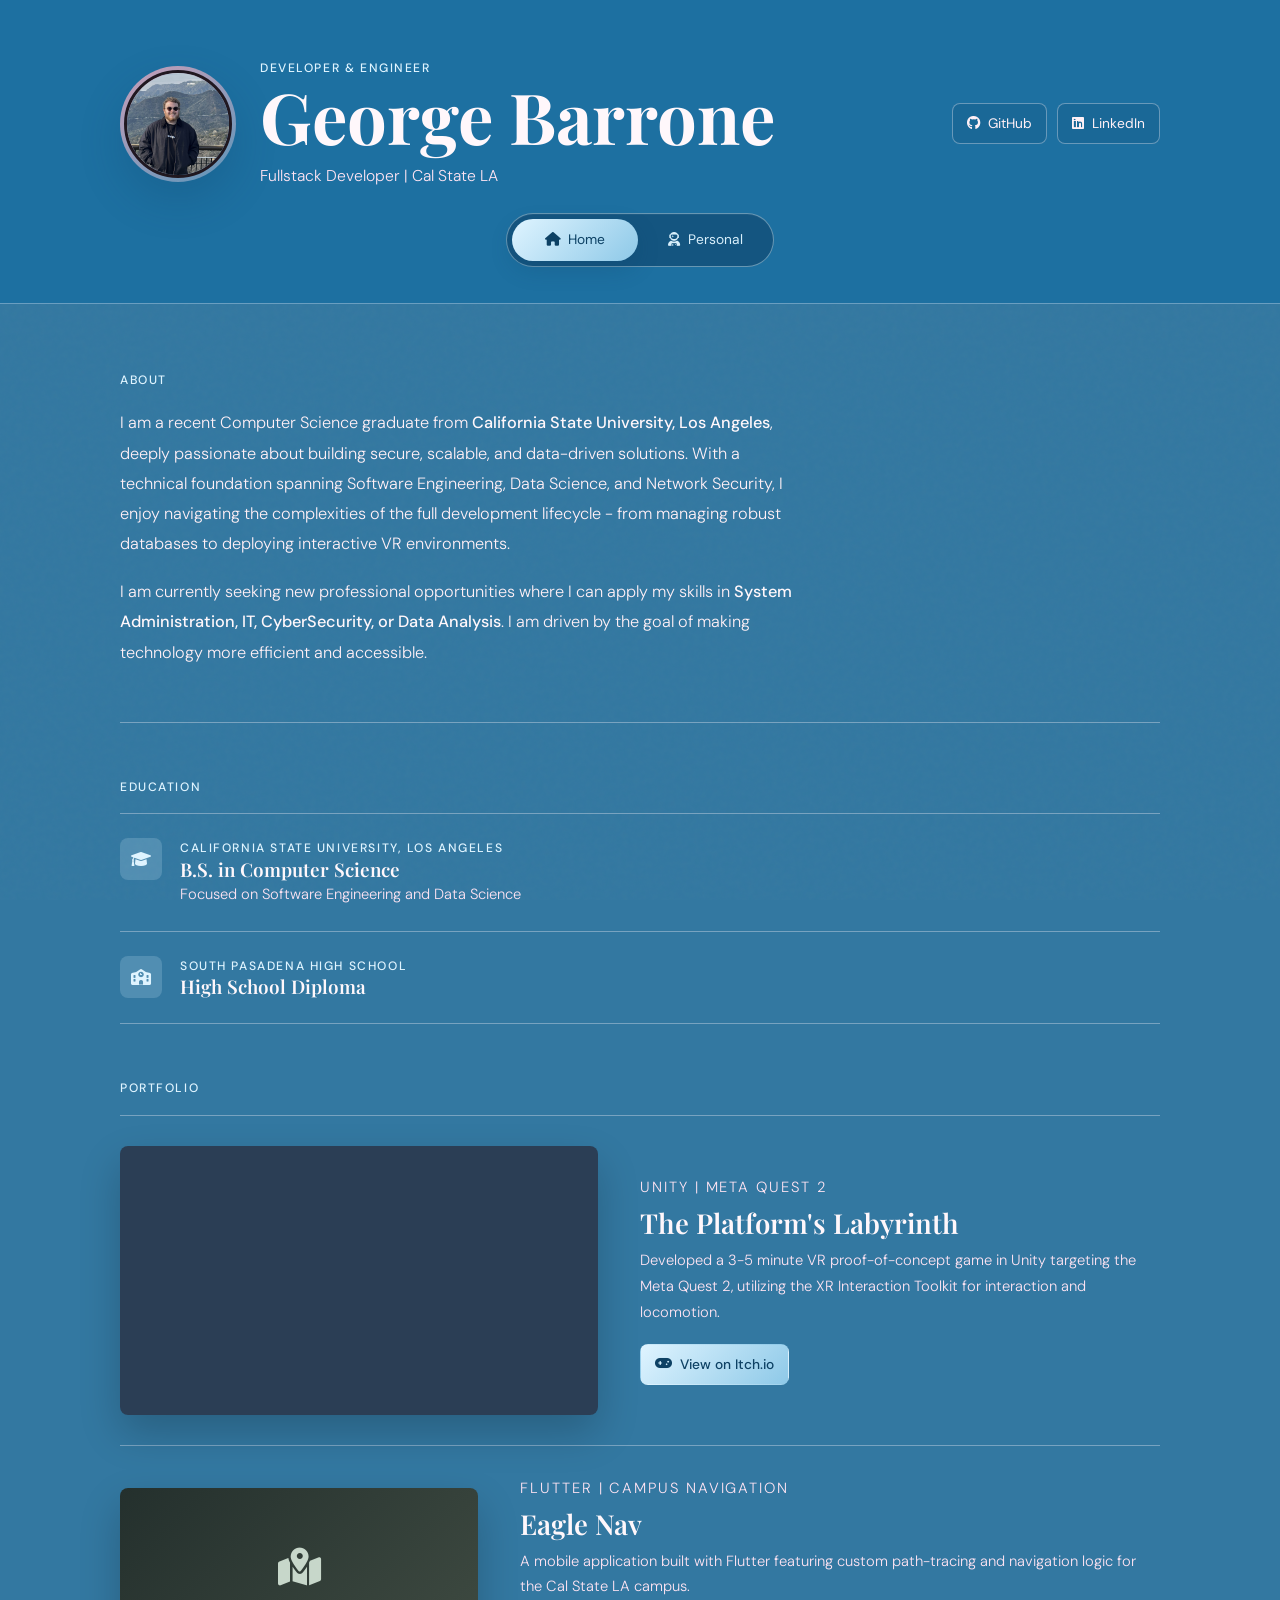
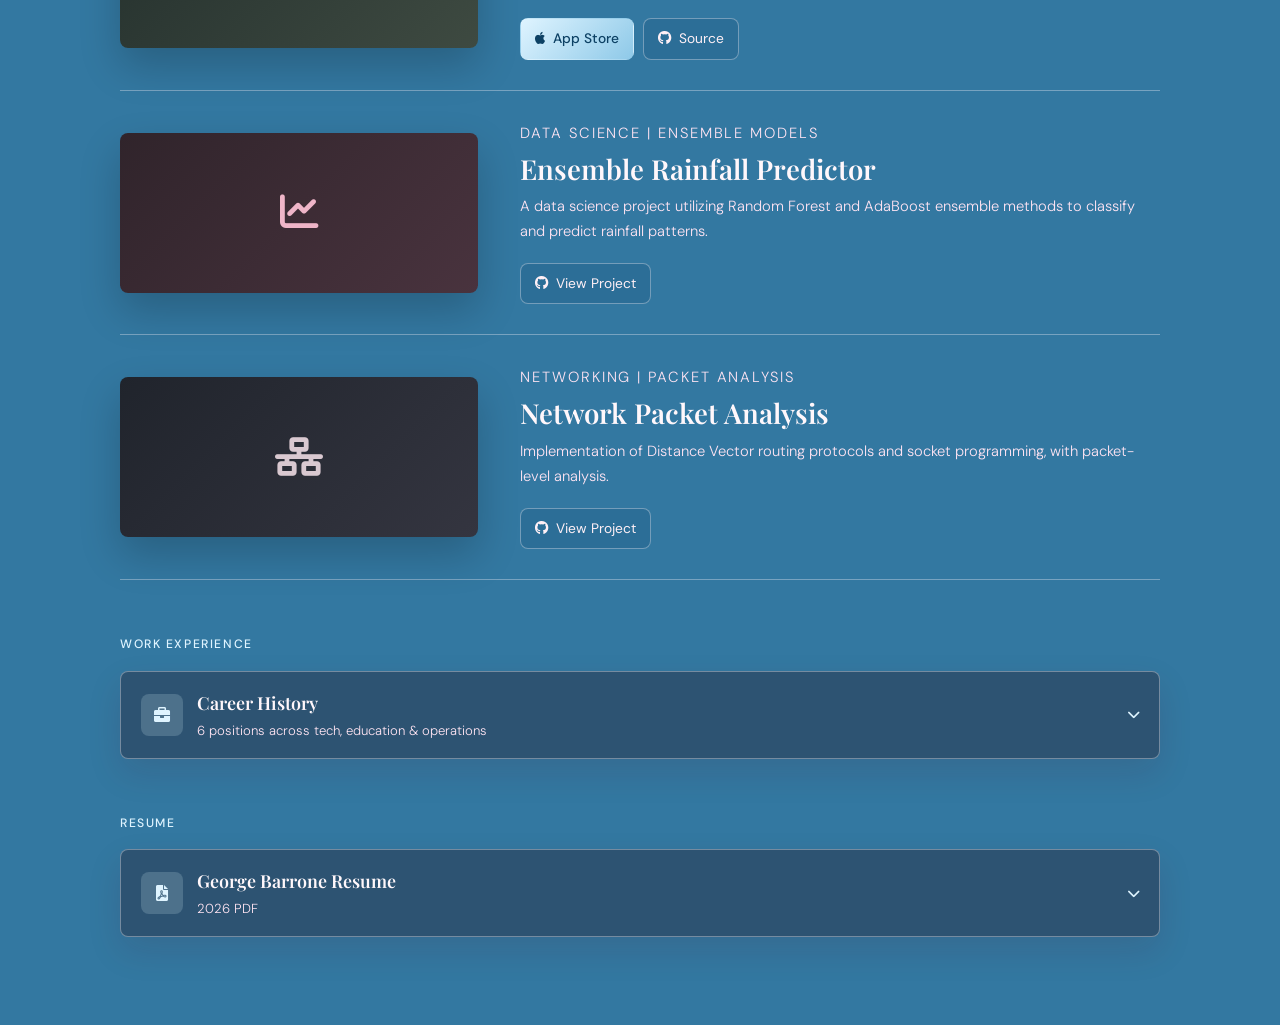
==== commit e8365b5c: "Refactor site assets" ====
--- a/index.html
+++ b/index.html
@@ -3,1023 +3,379 @@
 <head>
     <meta charset="UTF-8">
     <meta name="viewport" content="width=device-width, initial-scale=1.0">
-    <title>George Barrone — Developer & Engineer</title>
+    <title>George Barrone - Developer & Engineer</title>
     <link rel="preconnect" href="https://fonts.googleapis.com">
     <link rel="preconnect" href="https://fonts.gstatic.com" crossorigin>
     <link href="https://fonts.googleapis.com/css2?family=Playfair+Display:wght@400;600;700&family=DM+Sans:ital,wght@0,300;0,400;0,500;1,300&display=swap" rel="stylesheet">
     <link rel="stylesheet" href="https://cdnjs.cloudflare.com/ajax/libs/font-awesome/6.0.0/css/all.min.css">
-    <style>
-        :root {
-            --bg:        #120d24;
-            --surface:   #151322;
-            --surface2:  #201b33;
-            --border:    rgba(255,255,255,0.11);
-            --gold:      #c9a84c;
-            --gold-dim:  rgba(201,168,76,0.15);
-            --gold-glow: rgba(201,168,76,0.35);
-            --text:      #f1ecff;
-            --muted:     #aea6bf;
-            --radius:    14px;
-        }
-
-        *, *::before, *::after { box-sizing: border-box; margin: 0; padding: 0; }
-
-        html { scroll-behavior: smooth; }
-
-        body {
-            font-family: 'DM Sans', sans-serif;
-            background:
-                radial-gradient(circle at 50% -10%, rgba(125,83,185,0.42) 0%, transparent 42%),
-                linear-gradient(155deg, #2b1a4a 0%, #17102c 48%, #090716 100%);
-            color: var(--text);
-            line-height: 1.7;
-            min-height: 100vh;
-            overflow-x: hidden;
-        }
-
-        /* ─── Noise overlay ─── */
-        body::before {
-            content: '';
-            position: fixed;
-            inset: 0;
-            background-image: url("data:image/svg+xml,%3Csvg viewBox='0 0 200 200' xmlns='http://www.w3.org/2000/svg'%3E%3Cfilter id='n'%3E%3CfeTurbulence type='fractalNoise' baseFrequency='0.75' numOctaves='4' stitchTiles='stitch'/%3E%3C/filter%3E%3Crect width='100%25' height='100%25' filter='url(%23n)'/%3E%3C/svg%3E");
-            opacity: 0.03;
-            pointer-events: none;
-            z-index: 0;
-        }
-
-        /* ─── Background glow ─── */
-        .bg-glow {
-            position: fixed;
-            top: -200px;
-            left: 50%;
-            transform: translateX(-50%);
-            width: 100%;
-            height: 520px;
-            background: linear-gradient(180deg, rgba(179,139,255,0.16) 0%, transparent 76%);
-            pointer-events: none;
-            z-index: 0;
-        }
-
-        /* ─── Header ─── */
-        header {
-            position: relative;
-            z-index: 1;
-            padding: 80px 24px 60px;
-            text-align: center;
-            border-bottom: 1px solid var(--border);
-        }
-
-        header::after {
-            content: '';
-            position: absolute;
-            bottom: -1px;
-            left: 50%;
-            transform: translateX(-50%);
-            width: 120px;
-            height: 2px;
-            background: var(--gold);
-        }
-
-        .avatar-wrap {
-            position: relative;
-            width: 150px;
-            height: 150px;
-            margin: 0 auto 28px;
-        }
-
-        .avatar-wrap::before {
-            content: '';
-            position: absolute;
-            inset: -4px;
-            border-radius: 50%;
-            background: conic-gradient(#fff, rgba(255,255,255,0.15) 58%, #fff);
-            filter: drop-shadow(0 0 12px rgba(255,255,255,0.45));
-            animation: spin 8s linear infinite;
-        }
-
-        @keyframes spin { to { transform: rotate(360deg); } }
-
-        .avatar-wrap img {
-            position: relative;
-            width: 100%;
-            height: 100%;
-            border-radius: 50%;
-            object-fit: cover;
-            border: 3px solid rgba(255,255,255,0.82);
-            background: var(--surface);
-            z-index: 1;
-        }
-
-        header h1 {
-            font-family: 'Playfair Display', serif;
-            font-size: clamp(2.2rem, 5vw, 3.2rem);
-            font-weight: 700;
-            letter-spacing: -0.02em;
-            line-height: 1.1;
-            margin-bottom: 8px;
-            background: linear-gradient(135deg, #fff 0%, var(--gold) 100%);
-            -webkit-background-clip: text;
-            -webkit-text-fill-color: transparent;
-            background-clip: text;
-        }
-
-        .tagline {
-            font-size: 0.95rem;
-            font-weight: 300;
-            color: var(--muted);
-            letter-spacing: 0.12em;
-            text-transform: uppercase;
-            margin-bottom: 32px;
-        }
-
-        .tagline span {
-            color: var(--gold);
-        }
-
-        .social-links {
-            display: flex;
-            justify-content: center;
-            gap: 20px;
-        }
-
-        .social-links a {
-            display: flex;
-            align-items: center;
-            gap: 8px;
-            padding: 10px 22px;
-            border: 1px solid var(--border);
-            border-radius: 40px;
-            color: var(--text);
-            text-decoration: none;
-            font-size: 0.875rem;
-            font-weight: 400;
-            letter-spacing: 0.02em;
-            background: var(--surface);
-            transition: all 0.25s ease;
-        }
-
-        .social-links a:hover {
-            border-color: var(--gold);
-            color: var(--gold);
-            background: var(--gold-dim);
-            transform: translateY(-2px);
-            box-shadow: 0 8px 24px rgba(0,0,0,0.3);
-        }
-
-        .social-links a i {
-            font-size: 1rem;
-        }
-
-        .page-tabs {
-            display: inline-flex;
-            gap: 8px;
-            margin-top: 26px;
-            padding: 6px;
-            border: 1px solid var(--border);
-            border-radius: 999px;
-            background: rgba(18,13,36,0.44);
-            backdrop-filter: blur(12px);
-        }
-
-        .page-tabs a {
-            display: inline-flex;
-            align-items: center;
-            gap: 8px;
-            padding: 8px 18px;
-            border-radius: 999px;
-            color: var(--muted);
-            text-decoration: none;
-            font-size: 0.82rem;
-            transition: color 0.2s, background 0.2s;
-        }
-
-        .page-tabs a:hover,
-        .page-tabs a.active {
-            color: var(--text);
-            background: var(--surface2);
-        }
-
-        /* ─── Layout ─── */
-        .container {
-            position: relative;
-            z-index: 1;
-            max-width: 860px;
-            margin: 0 auto;
-            padding: 0 24px 80px;
-        }
-
-        /* ─── Section headers ─── */
-        .section-label {
-            display: flex;
-            align-items: center;
-            gap: 16px;
-            margin: 64px 0 28px;
-        }
-
-        .section-label span {
-            font-family: 'Playfair Display', serif;
-            font-size: 1.5rem;
-            font-weight: 600;
-            color: var(--text);
-        }
-
-        .section-label::after {
-            content: '';
-            flex: 1;
-            height: 1px;
-            background: var(--border);
-        }
-
-        .section-label .dot {
-            width: 6px;
-            height: 6px;
-            border-radius: 50%;
-            background: var(--gold);
-            flex-shrink: 0;
-        }
-
-        /* ─── About ─── */
-        .about-text {
-            background: var(--surface);
-            border: 1px solid var(--border);
-            border-radius: var(--radius);
-            padding: 32px 36px;
-            position: relative;
-            overflow: hidden;
-        }
-
-        .about-text::before {
-            content: '';
-            position: absolute;
-            top: 0;
-            left: 0;
-            width: 3px;
-            height: 100%;
-            background: linear-gradient(to bottom, var(--gold), transparent);
-        }
-
-        .about-text p {
-            font-size: 1.025rem;
-            font-weight: 300;
-            color: #c4bfb5;
-            margin-bottom: 16px;
-            line-height: 1.8;
-        }
-
-        .about-text p:last-child { margin-bottom: 0; }
-
-        .about-text strong {
-            color: var(--text);
-            font-weight: 500;
-        }
-
-        /* ─── Education ─── */
-        .edu-card {
-            background: var(--surface);
-            border: 1px solid var(--border);
-            border-radius: var(--radius);
-            padding: 24px 28px;
-            margin-bottom: 12px;
-            display: flex;
-            align-items: flex-start;
-            gap: 20px;
-            transition: border-color 0.2s, transform 0.2s;
-        }
-
-        .edu-card:hover {
-            border-color: rgba(201,168,76,0.3);
-            transform: translateX(4px);
-        }
-
-        .edu-icon {
-            flex-shrink: 0;
-            width: 44px;
-            height: 44px;
-            border-radius: 10px;
-            background: var(--gold-dim);
-            border: 1px solid rgba(201,168,76,0.25);
-            display: flex;
-            align-items: center;
-            justify-content: center;
-            color: var(--gold);
-            font-size: 1.1rem;
-        }
-
-        .edu-info .school {
-            font-size: 0.78rem;
-            letter-spacing: 0.1em;
-            text-transform: uppercase;
-            color: var(--gold);
-            margin-bottom: 4px;
-            font-weight: 500;
-        }
-
-        .edu-info .degree {
-            font-size: 1.05rem;
-            font-weight: 500;
-            color: var(--text);
-            margin-bottom: 4px;
-        }
-
-        .edu-info .focus {
-            font-size: 0.875rem;
-            color: var(--muted);
-            font-weight: 300;
-        }
-
-        /* ─── Portfolio ─── */
-        .portfolio-grid {
-            display: grid;
-            grid-template-columns: 1fr 1fr;
-            gap: 18px;
-        }
-
-        @media (max-width: 620px) {
-            .portfolio-grid { grid-template-columns: 1fr; }
-            .social-links { flex-direction: column; align-items: center; }
-            .page-tabs { width: 100%; max-width: 320px; }
-            .page-tabs a { flex: 1; justify-content: center; }
-        }
-
-        .proj-card {
-            background: var(--surface);
-            border: 1px solid var(--border);
-            border-radius: var(--radius);
-            overflow: hidden;
-            display: flex;
-            flex-direction: column;
-            transition: border-color 0.25s, transform 0.25s, box-shadow 0.25s;
-        }
-
-        .proj-card:hover {
-            border-color: rgba(201,168,76,0.3);
-            transform: translateY(-4px);
-            box-shadow: 0 16px 40px rgba(0,0,0,0.4);
-        }
-
-        .proj-media {
-            position: relative;
-            padding-bottom: 56.25%;
-            height: 0;
-            overflow: hidden;
-            background: #000;
-        }
-
-        .proj-media iframe {
-            position: absolute;
-            inset: 0;
-            width: 100%;
-            height: 100%;
-            border: 0;
-        }
-
-        .proj-placeholder {
-            height: 160px;
-            display: flex;
-            align-items: center;
-            justify-content: center;
-            font-size: 3rem;
-        }
-
-        .proj-placeholder.map-bg {
-            background: linear-gradient(135deg, #0a2342 0%, #1a4a7a 100%);
-            color: #5ab4f0;
-        }
-
-        .proj-placeholder.chart-bg {
-            background: linear-gradient(135deg, #0f1e12, #1a3320);
-            color: #4ade80;
-        }
-
-        .proj-placeholder.net-bg {
-            background: linear-gradient(135deg, #1a0d2e, #2d1b4e);
-            color: #a78bfa;
-        }
-
-        .proj-body {
-            padding: 22px 22px 22px;
-            flex: 1;
-            display: flex;
-            flex-direction: column;
-        }
-
-        .proj-body h3 {
-            font-family: 'Playfair Display', serif;
-            font-size: 1.1rem;
-            font-weight: 600;
-            color: var(--text);
-            margin-bottom: 8px;
-        }
-
-        .proj-body p {
-            font-size: 0.875rem;
-            color: var(--muted);
-            font-weight: 300;
-            line-height: 1.65;
-            flex: 1;
-            margin-bottom: 16px;
-        }
-
-        .btn-row {
-            display: flex;
-            gap: 8px;
-            flex-wrap: wrap;
-        }
-
-        .btn {
-            display: inline-flex;
-            align-items: center;
-            gap: 6px;
-            padding: 7px 16px;
-            border-radius: 8px;
-            border: 1px solid var(--border);
-            background: var(--surface2);
-            color: var(--text);
-            text-decoration: none;
-            font-size: 0.8rem;
-            font-weight: 400;
-            letter-spacing: 0.02em;
-            transition: all 0.2s;
-            white-space: nowrap;
-        }
-
-        .btn:hover {
-            border-color: var(--gold);
-            color: var(--gold);
-            background: var(--gold-dim);
-        }
-
-        .btn.btn-primary {
-            background: var(--gold);
-            color: #0b0d12;
-            border-color: var(--gold);
-            font-weight: 500;
-        }
-
-        .btn.btn-primary:hover {
-            background: #dbb95a;
-            color: #0b0d12;
-        }
-
-        /* ─── Work Experience ─── */
-        details.work-details {
-            background: var(--surface);
-            border: 1px solid var(--border);
-            border-radius: var(--radius);
-            overflow: hidden;
-            transition: border-color 0.25s;
-        }
-
-        details.work-details[open] {
-            border-color: rgba(201,168,76,0.3);
-        }
-
-        details.work-details summary {
-            display: flex;
-            align-items: center;
-            justify-content: space-between;
-            padding: 22px 28px;
-            cursor: pointer;
-            list-style: none;
-            user-select: none;
-            transition: background 0.2s;
-        }
-
-        details.work-details summary:hover {
-            background: var(--surface2);
-        }
-
-        details.work-details summary::-webkit-details-marker { display: none; }
-
-        .summary-left {
-            display: flex;
-            align-items: center;
-            gap: 14px;
-        }
-
-        .summary-icon {
-            width: 38px;
-            height: 38px;
-            border-radius: 9px;
-            background: var(--gold-dim);
-            border: 1px solid rgba(201,168,76,0.25);
-            display: flex;
-            align-items: center;
-            justify-content: center;
-            color: var(--gold);
-            font-size: 0.95rem;
-            flex-shrink: 0;
-        }
-
-        .summary-text .title {
-            font-family: 'Playfair Display', serif;
-            font-size: 1.05rem;
-            font-weight: 600;
-            color: var(--text);
-        }
-
-        .summary-text .sub {
-            font-size: 0.8rem;
-            color: var(--muted);
-            font-weight: 300;
-            margin-top: 1px;
-        }
-
-        .chevron {
-            color: var(--gold);
-            font-size: 0.8rem;
-            transition: transform 0.3s ease;
-        }
-
-        details[open] .chevron {
-            transform: rotate(180deg);
-        }
-
-        .work-timeline {
-            padding: 0 28px 28px;
-            display: flex;
-            flex-direction: column;
-            gap: 0;
-        }
-
-        .work-item {
-            position: relative;
-            padding: 24px 0 24px 30px;
-            border-bottom: 1px solid var(--border);
-        }
-
-        .work-item:last-child {
-            border-bottom: none;
-            padding-bottom: 4px;
-        }
-
-        .work-item::before {
-            content: '';
-            position: absolute;
-            left: 0;
-            top: 30px;
-            width: 8px;
-            height: 8px;
-            border-radius: 50%;
-            background: var(--gold);
-            box-shadow: 0 0 0 3px var(--gold-dim);
-        }
-
-        .work-item::after {
-            content: '';
-            position: absolute;
-            left: 3.5px;
-            top: 42px;
-            bottom: 0;
-            width: 1px;
-            background: var(--border);
-        }
-
-        .work-item:last-child::after { display: none; }
-
-        .work-header {
-            margin-bottom: 10px;
-        }
-
-        .work-header .role {
-            font-size: 1rem;
-            font-weight: 500;
-            color: var(--text);
-        }
-
-        .work-header .company-date {
-            display: flex;
-            align-items: center;
-            gap: 10px;
-            margin-top: 3px;
-            flex-wrap: wrap;
-        }
-
-        .work-header .company-name {
-            font-size: 0.85rem;
-            color: var(--gold);
-            font-weight: 400;
-        }
-
-        .work-header .sep {
-            color: var(--border);
-        }
-
-        .work-header .date {
-            font-size: 0.8rem;
-            color: var(--muted);
-            font-weight: 300;
-        }
-
-        .work-item ul {
-            list-style: none;
-            padding: 0;
-            display: flex;
-            flex-direction: column;
-            gap: 6px;
-        }
-
-        .work-item ul li {
-            font-size: 0.875rem;
-            color: #9a95a0;
-            font-weight: 300;
-            line-height: 1.6;
-            padding-left: 14px;
-            position: relative;
-        }
-
-        .work-item ul li::before {
-            content: '—';
-            position: absolute;
-            left: 0;
-            color: var(--gold);
-            font-size: 0.7rem;
-            top: 3px;
-        }
-
-        .work-item ul li strong {
-            color: var(--text);
-            font-weight: 500;
-        }
-
-        .work-item .btn {
-            margin-top: 14px;
-        }
-
-        .resume-panel {
-            padding: 0 28px 28px;
-            display: flex;
-            flex-direction: column;
-            gap: 16px;
-        }
-
-        .resume-actions {
-            display: flex;
-            gap: 8px;
-            flex-wrap: wrap;
-        }
-
-        .resume-frame {
-            width: 100%;
-            min-height: 620px;
-            height: 78vh;
-            max-height: 900px;
-            border: 1px solid var(--border);
-            border-radius: 10px;
-            background: var(--bg);
-        }
-
-        .resume-fallback {
-            padding: 28px;
-            border: 1px dashed var(--border);
-            border-radius: 10px;
-            color: var(--muted);
-            font-size: 0.9rem;
-            font-weight: 300;
-        }
-
-        @media (max-width: 620px) {
-            .resume-frame {
-                min-height: 460px;
-                height: 70vh;
-            }
-        }
-
-        /* ─── Animations ─── */
-        @keyframes fadeUp {
-            from { opacity: 0; transform: translateY(24px); }
-            to   { opacity: 1; transform: translateY(0); }
-        }
-
-        .container > section,
-        .about-text,
-        header {
-            animation: fadeUp 0.6s ease both;
-        }
-
-        .container > section:nth-child(1) { animation-delay: 0.1s; }
-        .container > section:nth-child(2) { animation-delay: 0.2s; }
-        .container > section:nth-child(3) { animation-delay: 0.3s; }
-        .container > section:nth-child(4) { animation-delay: 0.4s; }
-        .container > section:nth-child(5) { animation-delay: 0.5s; }
-    </style>
+    <link rel="stylesheet" href="./styles.css">
 </head>
-<body>
-<div class="bg-glow"></div>
-
-<!-- ─── Header ─── -->
-<header>
-    <div class="avatar-wrap">
-        <img src="profile.jpg" alt="George Barrone">
-    </div>
-    <h1>George Barrone</h1>
-    <p class="tagline">Fullstack Developer &nbsp;·&nbsp; <span>Cal State LA</span></p>
-    <div class="social-links">
-        <a href="https://github.com/georgebarrone" target="_blank">
-            <i class="fab fa-github"></i> GitHub
-        </a>
-        <a href="https://www.linkedin.com/in/george-barrone-a9759421a/" target="_blank">
-            <i class="fab fa-linkedin"></i> LinkedIn
-        </a>
-    </div>
-    <nav class="page-tabs" aria-label="Site pages">
-        <a href="./index.html" class="active"><i class="fas fa-house"></i> Home</a>
-        <a href="./personal.html"><i class="fas fa-user-astronaut"></i> Personal</a>
-    </nav>
-</header>
-
-<div class="container">
-
-    <!-- ─── About ─── -->
-    <section>
-        <div class="section-label">
-            <div class="dot"></div>
-            <span>About</span>
+<body data-initial-view="home">
+    <header class="site-header">
+        <div class="header-inner">
+            <div class="avatar-wrap">
+                <img src="profile.jpg" alt="George Barrone">
+            </div>
+
+            <div class="identity">
+                <p class="eyebrow">Developer & Engineer</p>
+                <h1>George Barrone</h1>
+                <p class="tagline">Fullstack Developer | Cal State LA</p>
+            </div>
+
+            <div class="header-actions" aria-label="Social links">
+                <a href="https://github.com/georgebarrone" target="_blank" rel="noreferrer">
+                    <i class="fab fa-github" aria-hidden="true"></i>
+                    <span>GitHub</span>
+                </a>
+                <a href="https://www.linkedin.com/in/george-barrone-a9759421a/" target="_blank" rel="noreferrer">
+                    <i class="fab fa-linkedin" aria-hidden="true"></i>
+                    <span>LinkedIn</span>
+                </a>
+            </div>
+
+            <nav class="view-switch" aria-label="Site sections" role="tablist">
+                <button type="button" role="tab" aria-selected="true" aria-controls="home-view" id="home-tab" data-view-target="home">
+                    <i class="fas fa-house" aria-hidden="true"></i>
+                    <span>Home</span>
+                </button>
+                <button type="button" role="tab" aria-selected="false" aria-controls="personal-view" id="personal-tab" data-view-target="personal">
+                    <i class="fas fa-user-astronaut" aria-hidden="true"></i>
+                    <span>Personal</span>
+                </button>
+            </nav>
         </div>
-        <div class="about-text">
-            <p>
-                I am a recent Computer Science graduate from <strong>California State University, Los Angeles</strong>,
-                deeply passionate about building secure, scalable, and data-driven solutions. With a technical
-                foundation spanning Software Engineering, Data Science, and Network Security, I enjoy
-                navigating the complexities of the full development lifecycle—from managing robust databases
-                to deploying interactive VR environments.
-            </p>
-            <p>
-                I am currently seeking new professional opportunities where I can apply my skills in
-                <strong>System Administration, IT, CyberSecurity, or Data Analysis</strong>. I am driven by the goal of making
-                technology more efficient and accessible.
-            </p>
-        </div>
-    </section>
-
-    <!-- ─── Education ─── -->
-    <section>
-        <div class="section-label">
-            <div class="dot"></div>
-            <span>Education</span>
-        </div>
-
-        <div class="edu-card">
-            <div class="edu-icon"><i class="fas fa-graduation-cap"></i></div>
-            <div class="edu-info">
-                <div class="school">California State University, Los Angeles</div>
-                <div class="degree">B.S. in Computer Science</div>
-                <div class="focus">Focused on Software Engineering and Data Science</div>
-            </div>
-        </div>
-
-        <div class="edu-card">
-            <div class="edu-icon"><i class="fas fa-school"></i></div>
-            <div class="edu-info">
-                <div class="school">South Pasadena High School</div>
-                <div class="degree">High School Diploma</div>
-            </div>
-        </div>
-    </section>
-
-    <!-- ─── Portfolio ─── -->
-    <section>
-        <div class="section-label">
-            <div class="dot"></div>
-            <span>Portfolio</span>
-        </div>
-        <div class="portfolio-grid">
-
-            <div class="proj-card">
-                <div class="proj-media">
-                    <iframe
-                        src="https://www.youtube.com/embed/8yT373ldLY0"
-                        title="The Platform's Labyrinth VR Demo"
-                        allowfullscreen>
-                    </iframe>
-                </div>
-                <div class="proj-body">
-                    <h3>The Platform's Labyrinth</h3>
-                    <p>A high-stakes VR experience developed in Unity utilizing the XR Interaction Toolkit and custom locomotion logic.</p>
-                    <div class="btn-row">
-                        <a href="https://georgebarrone.itch.io/the-platforms-labyrinth" target="_blank" class="btn btn-primary">
-                            <i class="fas fa-gamepad"></i> View on Itch.io
-                        </a>
+    </header>
+
+    <main class="page-shell">
+        <section class="view-panel is-active" id="home-view" data-view="home" role="tabpanel" aria-labelledby="home-tab">
+            <section class="intro-section" aria-labelledby="about-title">
+                <div class="section-heading">
+                    <p id="about-title">About</p>
+                </div>
+
+                <div class="intro-copy">
+                    <p>
+                        I am a recent Computer Science graduate from <strong>California State University, Los Angeles</strong>,
+                        deeply passionate about building secure, scalable, and data-driven solutions. With a technical
+                        foundation spanning Software Engineering, Data Science, and Network Security, I enjoy
+                        navigating the complexities of the full development lifecycle - from managing robust databases
+                        to deploying interactive VR environments.
+                    </p>
+                    <p>
+                        I am currently seeking new professional opportunities where I can apply my skills in
+                        <strong>System Administration, IT, CyberSecurity, or Data Analysis</strong>. I am driven by the goal of making
+                        technology more efficient and accessible.
+                    </p>
+                </div>
+            </section>
+
+            <section class="section-block" aria-labelledby="education-title">
+                <div class="section-heading compact">
+                    <p id="education-title">Education</p>
+                </div>
+
+                <div class="education-list">
+                    <article class="education-row">
+                        <div class="row-icon">
+                            <i class="fas fa-graduation-cap" aria-hidden="true"></i>
+                        </div>
+                        <div>
+                            <p class="row-kicker">California State University, Los Angeles</p>
+                            <h3>B.S. in Computer Science</h3>
+                            <p>Focused on Software Engineering and Data Science</p>
+                        </div>
+                    </article>
+
+                    <article class="education-row">
+                        <div class="row-icon">
+                            <i class="fas fa-school" aria-hidden="true"></i>
+                        </div>
+                        <div>
+                            <p class="row-kicker">South Pasadena High School</p>
+                            <h3>High School Diploma</h3>
+                        </div>
+                    </article>
+                </div>
+            </section>
+
+            <section class="section-block" aria-labelledby="portfolio-title">
+                <div class="section-heading compact">
+                    <p id="portfolio-title">Portfolio</p>
+                </div>
+
+                <div class="project-list">
+                    <article class="project-entry feature-project">
+                        <div class="project-visual video-visual">
+                            <iframe
+                                src="https://www.youtube.com/embed/8yT373ldLY0"
+                                title="The Platform's Labyrinth VR Demo"
+                                allowfullscreen>
+                            </iframe>
+                        </div>
+                        <div class="project-content">
+                            <p class="row-kicker">Unity | Meta Quest 2</p>
+                            <h3>The Platform's Labyrinth</h3>
+                            <p>Developed a 3-5 minute VR proof-of-concept game in Unity targeting the Meta Quest 2, utilizing the XR Interaction Toolkit for interaction and locomotion.</p>
+                            <div class="btn-row">
+                                <a href="https://georgebarrone.itch.io/the-platforms-labyrinth" target="_blank" rel="noreferrer" class="btn btn-primary">
+                                    <i class="fas fa-gamepad" aria-hidden="true"></i>
+                                    <span>View on Itch.io</span>
+                                </a>
+                            </div>
+                        </div>
+                    </article>
+
+                    <article class="project-entry">
+                        <div class="project-visual icon-visual map-bg">
+                            <i class="fas fa-map-marked-alt" aria-hidden="true"></i>
+                        </div>
+                        <div class="project-content">
+                            <p class="row-kicker">Flutter | Campus Navigation</p>
+                            <h3>Eagle Nav</h3>
+                            <p>A mobile application built with Flutter featuring custom path-tracing and navigation logic for the Cal State LA campus.</p>
+                            <div class="btn-row">
+                                <a href="https://apps.apple.com/us/app/eaglenav/id6762229307" target="_blank" rel="noreferrer" class="btn btn-primary">
+                                    <i class="fab fa-apple" aria-hidden="true"></i>
+                                    <span>App Store</span>
+                                </a>
+                                <a href="https://github.com/georgebarrone/Eagle-Nav" target="_blank" rel="noreferrer" class="btn">
+                                    <i class="fab fa-github" aria-hidden="true"></i>
+                                    <span>Source</span>
+                                </a>
+                            </div>
+                        </div>
+                    </article>
+
+                    <article class="project-entry">
+                        <div class="project-visual icon-visual chart-bg">
+                            <i class="fas fa-chart-line" aria-hidden="true"></i>
+                        </div>
+                        <div class="project-content">
+                            <p class="row-kicker">Data Science | Ensemble Models</p>
+                            <h3>Ensemble Rainfall Predictor</h3>
+                            <p>A data science project utilizing Random Forest and AdaBoost ensemble methods to classify and predict rainfall patterns.</p>
+                            <div class="btn-row">
+                                <a href="https://github.com/georgebarrone/DataScience_Project" target="_blank" rel="noreferrer" class="btn">
+                                    <i class="fab fa-github" aria-hidden="true"></i>
+                                    <span>View Project</span>
+                                </a>
+                            </div>
+                        </div>
+                    </article>
+
+                    <article class="project-entry">
+                        <div class="project-visual icon-visual net-bg">
+                            <i class="fas fa-network-wired" aria-hidden="true"></i>
+                        </div>
+                        <div class="project-content">
+                            <p class="row-kicker">Networking | Packet Analysis</p>
+                            <h3>Network Packet Analysis</h3>
+                            <p>Implementation of Distance Vector routing protocols and socket programming, with packet-level analysis.</p>
+                            <div class="btn-row">
+                                <a href="https://github.com/georgebarrone/ProgrammingAssignment2" target="_blank" rel="noreferrer" class="btn">
+                                    <i class="fab fa-github" aria-hidden="true"></i>
+                                    <span>View Project</span>
+                                </a>
+                            </div>
+                        </div>
+                    </article>
+                </div>
+            </section>
+
+            <section class="section-block" aria-labelledby="work-title">
+                <div class="section-heading compact">
+                    <p id="work-title">Work Experience</p>
+                </div>
+
+                <details class="accordion">
+                    <summary>
+                        <span class="summary-left">
+                            <span class="summary-icon">
+                                <i class="fas fa-briefcase" aria-hidden="true"></i>
+                            </span>
+                            <span class="summary-text">
+                                <span class="title">Career History</span>
+                                <span class="sub">6 positions across tech, education & operations</span>
+                            </span>
+                        </span>
+                        <i class="fas fa-chevron-down chevron" aria-hidden="true"></i>
+                    </summary>
+
+                    <div class="work-list">
+                        <article class="work-item">
+                            <div class="work-header">
+                                <h3>Concessions Coordinator</h3>
+                                <p><span>Landmark Theatres</span> | Jan 2026 - Present</p>
+                            </div>
+                            <ul>
+                                <li><strong>Floor Operations Management:</strong> Serve as the primary point of contact for daily operations, maintaining high standards of cleanliness and efficiency.</li>
+                                <li><strong>Inventory & Prep Oversight:</strong> Direct preparation and inventory restocking to prevent product shortages and optimize sales during peak periods.</li>
+                                <li><strong>Leadership:</strong> Coordinate staff break schedules to maintain continuous coverage while acting as the lead authority for resolving customer issues, refunds, and exchanges.</li>
+                            </ul>
+                        </article>
+
+                        <article class="work-item">
+                            <div class="work-header">
+                                <h3>Usher / Concessions</h3>
+                                <p><span>Landmark Theatres</span> | Aug 2024 - Present</p>
+                            </div>
+                            <ul>
+                                <li>Manage theatre logistics and guest relations in a high-stress, fast-paced environment.</li>
+                                <li>Maintain a calm and professional demeanor while handling high-volume customer traffic and venue maintenance.</li>
+                            </ul>
+                        </article>
+
+                        <article class="work-item">
+                            <div class="work-header">
+                                <h3>iFixit Contributor</h3>
+                                <p><span>iFixit (Contract)</span> | Feb 2024 - May 2024</p>
+                            </div>
+                            <ul>
+                                <li>Authored a device page for the HP 14 G3 Chromebook, providing technical specifications and general information for a global audience.</li>
+                                <li>Created a detailed part replacement guide for the Nintendo Wii Nunchuk, utilizing technical writing skills and high-quality photography.</li>
+                                <li>Collaborated with the iFixit technical writing team to ensure hardware procedures were accessible and accurate.</li>
+                            </ul>
+                            <a href="https://www.ifixit.com/User/4474729/George+Barrone" target="_blank" rel="noreferrer" class="btn">
+                                <i class="fas fa-external-link-alt" aria-hidden="true"></i>
+                                <span>View iFixit Profile</span>
+                            </a>
+                        </article>
+
+                        <article class="work-item">
+                            <div class="work-header">
+                                <h3>Tech Sales Associate</h3>
+                                <p><span>Staples</span> | Aug 2023 - Sep 2024</p>
+                            </div>
+                            <ul>
+                                <li>Engaged customers on the sales floor to provide hardware and software recommendations.</li>
+                                <li>Maintained floor organization, stocked inventory, and performed accurate cashiering duties.</li>
+                            </ul>
+                        </article>
+
+                        <article class="work-item">
+                            <div class="work-header">
+                                <h3>Math Assistant Instructor</h3>
+                                <p><span>SF Math Circle</span> | Oct 2022 - Dec 2022</p>
+                            </div>
+                            <ul>
+                                <li>Facilitated remote group math exercises for students aged 6 to 13.</li>
+                                <li>Assigned problem-solving tasks, monitored student progress, and provided 1-on-1 assistance when students were stuck.</li>
+                                <li>Encouraged collaborative learning and peer-to-peer discussions in a virtual environment.</li>
+                            </ul>
+                        </article>
+
+                        <article class="work-item">
+                            <div class="work-header">
+                                <h3>Host &amp; Cook</h3>
+                                <p><span>Buffalo Wild Wings</span> | Jul 2019 - Jan 2020</p>
+                            </div>
+                            <ul>
+                                <li><strong>Hospitality:</strong> Greeted and seated guests, managed takeout orders, and handled incoming inquiries with a focus on accuracy and timeliness.</li>
+                                <li><strong>Operations:</strong> Executed food preparation tasks according to established recipes and maintained rigorous kitchen cleanliness standards.</li>
+                                <li>Collaborated with team members to ensure smooth service and timely delivery of orders.</li>
+                            </ul>
+                        </article>
                     </div>
-                </div>
-            </div>
-
-            <div class="proj-card">
-                <div class="proj-placeholder map-bg">
-                    <i class="fas fa-map-marked-alt"></i>
-                </div>
-                <div class="proj-body">
-                    <h3>Eagle Nav</h3>
-                    <p>A mobile application built with Flutter featuring custom path-tracing and navigation logic for the Cal State LA campus.</p>
-                    <div class="btn-row">
-                        <a href="https://apps.apple.com/us/app/eaglenav/id6762229307" target="_blank" class="btn btn-primary">
-                            <i class="fab fa-apple"></i> App Store
-                        </a>
-                        <a href="https://github.com/georgebarrone/Eagle-Nav" target="_blank" class="btn">
-                            <i class="fab fa-github"></i> Source
-                        </a>
+                </details>
+            </section>
+
+            <section class="section-block" aria-labelledby="resume-title">
+                <div class="section-heading compact">
+                    <p id="resume-title">Resume</p>
+                </div>
+
+                <details class="accordion resume-accordion">
+                    <summary>
+                        <span class="summary-left">
+                            <span class="summary-icon">
+                                <i class="fas fa-file-pdf" aria-hidden="true"></i>
+                            </span>
+                            <span class="summary-text">
+                                <span class="title">George Barrone Resume</span>
+                                <span class="sub">2026 PDF</span>
+                            </span>
+                        </span>
+                        <i class="fas fa-chevron-down chevron" aria-hidden="true"></i>
+                    </summary>
+
+                    <div class="resume-panel">
+                        <div class="btn-row">
+                            <a href="./George%20Barrone%20Resume%202026.pdf" download="George Barrone Resume 2026.pdf" class="btn btn-primary">
+                                <i class="fas fa-download" aria-hidden="true"></i>
+                                <span>Download Resume</span>
+                            </a>
+                            <a href="./George%20Barrone%20Resume%202026.pdf" target="_blank" rel="noreferrer" class="btn">
+                                <i class="fas fa-up-right-from-square" aria-hidden="true"></i>
+                                <span>Open PDF</span>
+                            </a>
+                        </div>
+
+                        <object
+                            class="resume-frame"
+                            data="./George%20Barrone%20Resume%202026.pdf"
+                            type="application/pdf"
+                            aria-label="George Barrone Resume">
+                            <div class="resume-fallback">
+                                PDF preview unavailable in this browser.
+                            </div>
+                        </object>
                     </div>
-                </div>
-            </div>
-
-            <div class="proj-card">
-                <div class="proj-placeholder chart-bg">
-                    <i class="fas fa-chart-line"></i>
-                </div>
-                <div class="proj-body">
-                    <h3>Ensemble Rainfall Predictor</h3>
-                    <p>A data science project utilizing Random Forest and AdaBoost ensemble methods to classify and predict rainfall patterns.</p>
-                    <div class="btn-row">
-                        <a href="https://github.com/georgebarrone/DataScience_Project" target="_blank" class="btn">
-                            <i class="fab fa-github"></i> View Project
-                        </a>
+                </details>
+            </section>
+        </section>
+
+        <section class="view-panel" id="personal-view" data-view="personal" role="tabpanel" aria-labelledby="personal-tab" hidden>
+            <section class="personal-hero" aria-labelledby="personal-title">
+                <div class="personal-photo">
+                    <img src="aboutme.jpg" alt="George Barrone personal photo">
+                </div>
+
+                <div class="personal-story">
+                    <p class="eyebrow">Outside the terminal</p>
+                    <h2 id="personal-title">Personal About Me</h2>
+                    <p>
+                        My name is George Barrone, I am 25 years old. I have a strong passion for Films and Video Games. My favorite hobby is keeping up on new film releases weekly.
+                    </p>
+                    <p>
+                        I mostly game on my Custom Built Desktop PC, mostly playing competitive FPS as well as Story Driven games. I watch plenty of movies at
+                        home but nothing can top the experience of seeing a movie whether that be old or new releases IN theaters.
+                    </p>
+
+                    <div class="interest-tags" aria-label="Interests">
+                        <span><i class="fas fa-gamepad" aria-hidden="true"></i> Video Games</span>
+                        <span><i class="fas fa-film" aria-hidden="true"></i> Movies</span>
                     </div>
                 </div>
-            </div>
-
-            <div class="proj-card">
-                <div class="proj-placeholder net-bg">
-                    <i class="fas fa-network-wired"></i>
-                </div>
-                <div class="proj-body">
-                    <h3>Network Packet Analysis</h3>
-                    <p>Implementation of Distance Vector routing protocols and socket programming, with packet-level analysis.</p>
-                    <div class="btn-row">
-                        <a href="https://github.com/georgebarrone/ProgrammingAssignment2" target="_blank" class="btn">
-                            <i class="fab fa-github"></i> View Project
-                        </a>
-                    </div>
-                </div>
-            </div>
-
-        </div>
-    </section>
-
-    <!-- ─── Work Experience ─── -->
-    <section>
-        <div class="section-label">
-            <div class="dot"></div>
-            <span>Work Experience</span>
-        </div>
-
-        <details class="work-details">
-            <summary>
-                <div class="summary-left">
-                    <div class="summary-icon"><i class="fas fa-briefcase"></i></div>
-                    <div class="summary-text">
-                        <div class="title">Career History</div>
-                        <div class="sub">6 positions across tech, education & operations</div>
-                    </div>
-                </div>
-                <i class="fas fa-chevron-down chevron"></i>
-            </summary>
-
-            <div class="work-timeline">
-
-                <div class="work-item">
-                    <div class="work-header">
-                        <div class="role">Concessions Coordinator</div>
-                        <div class="company-date">
-                            <span class="company-name">Landmark Theatres</span>
-                            <span class="sep">·</span>
-                            <span class="date">Jan 2026 – Present</span>
-                        </div>
-                    </div>
-                    <ul>
-                        <li><strong>Floor Operations Management:</strong> Serve as the primary point of contact for daily operations, maintaining high standards of cleanliness and efficiency.</li>
-                        <li><strong>Inventory & Prep Oversight:</strong> Direct preparation and inventory restocking to prevent product shortages and optimize sales during peak periods.</li>
-                        <li><strong>Leadership:</strong> Coordinate staff break schedules to maintain continuous coverage while acting as the lead authority for resolving customer issues, refunds, and exchanges.</li>
-                    </ul>
-                </div>
-
-                <div class="work-item">
-                    <div class="work-header">
-                        <div class="role">Usher / Concessions</div>
-                        <div class="company-date">
-                            <span class="company-name">Landmark Theatres</span>
-                            <span class="sep">·</span>
-                            <span class="date">Aug 2024 – Present</span>
-                        </div>
-                    </div>
-                    <ul>
-                        <li>Manage theatre logistics and guest relations in a high-stress, fast-paced environment.</li>
-                        <li>Maintain a calm and professional demeanor while handling high-volume customer traffic and venue maintenance.</li>
-                    </ul>
-                </div>
-
-                <div class="work-item">
-                    <div class="work-header">
-                        <div class="role">iFixit Contributor</div>
-                        <div class="company-date">
-                            <span class="company-name">iFixit (Contract)</span>
-                            <span class="sep">·</span>
-                            <span class="date">Feb 2024 – May 2024</span>
-                        </div>
-                    </div>
-                    <ul>
-                        <li>Authored a device page for the HP 14 G3 Chromebook, providing technical specifications and general information for a global audience.</li>
-                        <li>Created a detailed part replacement guide for the Nintendo Wii Nunchuk, utilizing technical writing skills and high-quality photography.</li>
-                        <li>Collaborated with the iFixit technical writing team to ensure hardware procedures were accessible and accurate.</li>
-                    </ul>
-                    <a href="https://www.linkedin.com/in/george-barrone-a9759421a/overlay/Position/2391575767/treasury?profileId=ACoAADdCVhMBVrdvYNGHHvij2gliiMDxv7_lXu0" target="_blank" class="btn">
-                        <i class="fas fa-external-link-alt"></i> View iFixit Profile
-                    </a>
-                </div>
-
-                <div class="work-item">
-                    <div class="work-header">
-                        <div class="role">Tech Sales Associate</div>
-                        <div class="company-date">
-                            <span class="company-name">Staples</span>
-                            <span class="sep">·</span>
-                            <span class="date">Aug 2023 – Sep 2024</span>
-                        </div>
-                    </div>
-                    <ul>
-                        <li>Engaged customers on the sales floor to provide hardware and software recommendations.</li>
-                        <li>Maintained floor organization, stocked inventory, and performed accurate cashiering duties.</li>
-                    </ul>
-                </div>
-
-                <div class="work-item">
-                    <div class="work-header">
-                        <div class="role">Math Assistant Instructor</div>
-                        <div class="company-date">
-                            <span class="company-name">SF Math Circle</span>
-                            <span class="sep">·</span>
-                            <span class="date">Oct 2022 – Dec 2022</span>
-                        </div>
-                    </div>
-                    <ul>
-                        <li>Facilitated remote group math exercises for students aged 6 to 13.</li>
-                        <li>Assigned problem-solving tasks, monitored student progress, and provided 1-on-1 assistance when students were stuck.</li>
-                        <li>Encouraged collaborative learning and peer-to-peer discussions in a virtual environment.</li>
-                    </ul>
-                </div>
-
-                <div class="work-item">
-                    <div class="work-header">
-                        <div class="role">Host &amp; Cook</div>
-                        <div class="company-date">
-                            <span class="company-name">Buffalo Wild Wings</span>
-                            <span class="sep">·</span>
-                            <span class="date">Jul 2019 – Jan 2020</span>
-                        </div>
-                    </div>
-                    <ul>
-                        <li><strong>Hospitality:</strong> Greeted and seated guests, managed takeout orders, and handled incoming inquiries with a focus on accuracy and timeliness.</li>
-                        <li><strong>Operations:</strong> Executed food preparation tasks according to established recipes and maintained rigorous kitchen cleanliness standards.</li>
-                        <li>Collaborated with team members to ensure smooth service and timely delivery of orders.</li>
-                    </ul>
-                </div>
-
-            </div>
-        </details>
-    </section>
-
-    <!-- ─── Resume ─── -->
-    <section>
-        <div class="section-label">
-            <div class="dot"></div>
-            <span>Resume</span>
-        </div>
-
-        <details class="work-details resume-details">
-            <summary>
-                <div class="summary-left">
-                    <div class="summary-icon"><i class="fas fa-file-pdf"></i></div>
-                    <div class="summary-text">
-                        <div class="title">George Barrone Resume</div>
-                        <div class="sub">2026 PDF</div>
-                    </div>
-                </div>
-                <i class="fas fa-chevron-down chevron"></i>
-            </summary>
-
-            <div class="resume-panel">
-                <div class="resume-actions">
-                    <a href="./George%20Barrone%20Resume%202026.pdf" download="George Barrone Resume 2026.pdf" class="btn btn-primary">
-                        <i class="fas fa-download"></i> Download Resume
-                    </a>
-                    <a href="./George%20Barrone%20Resume%202026.pdf" target="_blank" class="btn">
-                        <i class="fas fa-up-right-from-square"></i> Open PDF
-                    </a>
-                </div>
-
-                <object
-                    class="resume-frame"
-                    data="./George%20Barrone%20Resume%202026.pdf"
-                    type="application/pdf"
-                    aria-label="George Barrone Resume">
-                    <div class="resume-fallback">
-                        PDF preview unavailable in this browser.
-                    </div>
-                </object>
-            </div>
-        </details>
-    </section>
-
-</div>
+            </section>
+
+            <section class="section-block personal-prompts" aria-labelledby="personal-prompts-title">
+                <div class="section-heading compact">
+                    <p>Interests</p>
+                    <h2 id="personal-prompts-title">Favorites</h2>
+                </div>
+
+                <div class="prompt-list">
+                    <article class="prompt-row">
+                        <i class="fas fa-gamepad" aria-hidden="true"></i>
+                        <div>
+                            <h3>Games I Like</h3>
+                            <p>Fallout New Vegas, Super Smash Brothers Melee, Counter Strike</p>
+                        </div>
+                    </article>
+
+                    <article class="prompt-row">
+                        <i class="fas fa-film" aria-hidden="true"></i>
+                        <div>
+                            <h3>Movies I Love</h3>
+                            <p>The Big Lebowski, Lady Bird, The Worst Person in the World, Full Metal Jacket</p>
+                        </div>
+                    </article>
+                </div>
+            </section>
+        </section>
+    </main>
+
+    <script src="./site.js"></script>
 </body>
 </html>
--- a/styles.css
+++ b/styles.css
@@ -0,0 +1,756 @@
+:root {
+    --bg: #3378a1;
+    --bg-soft: #1d70a1;
+    --surface: rgba(38, 22, 31, 0.58);
+    --surface-strong: rgba(48, 25, 38, 0.74);
+    --surface-wash: rgba(255, 247, 251, 0.13);
+    --line: rgba(255, 247, 251, 0.34);
+    --line-strong: rgba(255, 247, 251, 0.58);
+    --accent: #dff4ff;
+    --accent-deep: #0d4164;
+    --accent-soft: rgba(223, 244, 255, 0.18);
+    --text: #fff7fb;
+    --copy: #fff0f6;
+    --muted: #ffe4f3;
+    --shadow: rgba(13, 65, 100, 0.22);
+    --radius: 8px;
+}
+
+*, *::before, *::after {
+    box-sizing: border-box;
+    margin: 0;
+    padding: 0;
+}
+
+html {
+    scroll-behavior: smooth;
+}
+
+body {
+    min-height: 100vh;
+    overflow-x: hidden;
+    background: var(--bg);
+    color: var(--text);
+    font-family: "DM Sans", sans-serif;
+    line-height: 1.7;
+}
+
+body::before {
+    content: "";
+    position: fixed;
+    inset: 0;
+    z-index: 0;
+    pointer-events: none;
+    opacity: 0.025;
+    background-image: url("data:image/svg+xml,%3Csvg viewBox='0 0 200 200' xmlns='http://www.w3.org/2000/svg'%3E%3Cfilter id='n'%3E%3CfeTurbulence type='fractalNoise' baseFrequency='0.75' numOctaves='4' stitchTiles='stitch'/%3E%3C/filter%3E%3Crect width='100%25' height='100%25' filter='url(%23n)'/%3E%3C/svg%3E");
+}
+
+a {
+    color: inherit;
+}
+
+strong {
+    color: var(--text);
+    font-weight: 500;
+}
+
+.site-header {
+    position: relative;
+    z-index: 1;
+    border-bottom: 1px solid var(--line);
+    background: #1d70a1;
+}
+
+.header-inner {
+    width: min(1040px, calc(100% - 48px));
+    margin: 0 auto;
+    padding: 58px 0 36px;
+    display: grid;
+    grid-template-columns: auto minmax(0, 1fr) auto;
+    gap: 24px;
+    align-items: center;
+}
+
+.avatar-wrap {
+    width: 116px;
+    height: 116px;
+    padding: 4px;
+    border-radius: 50%;
+    background: linear-gradient(145deg, rgba(232, 167, 188, 0.85), rgba(255, 247, 251, 0.28));
+    box-shadow: 0 18px 42px var(--shadow);
+}
+
+.avatar-wrap img {
+    width: 100%;
+    height: 100%;
+    display: block;
+    border-radius: 50%;
+    object-fit: cover;
+    border: 3px solid #201820;
+}
+
+.identity {
+    min-width: 0;
+}
+
+.eyebrow,
+.section-heading p,
+.row-kicker {
+    color: var(--accent);
+    font-size: 0.76rem;
+    font-weight: 500;
+    letter-spacing: 0.13em;
+    text-transform: uppercase;
+}
+
+.identity h1 {
+    margin-top: 3px;
+    font-family: "Playfair Display", serif;
+    font-size: clamp(2.35rem, 6vw, 4.4rem);
+    font-weight: 700;
+    line-height: 0.98;
+}
+
+.tagline {
+    margin-top: 12px;
+    color: var(--muted);
+    font-size: 0.98rem;
+    font-weight: 300;
+}
+
+.header-actions {
+    display: flex;
+    gap: 10px;
+    justify-content: flex-end;
+}
+
+.header-actions a,
+.btn {
+    min-height: 38px;
+    display: inline-flex;
+    align-items: center;
+    justify-content: center;
+    gap: 8px;
+    padding: 8px 14px;
+    border: 1px solid var(--line);
+    border-radius: var(--radius);
+    background: rgba(13, 65, 100, 0.16);
+    color: var(--copy);
+    font-size: 0.86rem;
+    text-decoration: none;
+    transition: transform 0.2s ease, border-color 0.2s ease, background 0.2s ease, color 0.2s ease;
+    white-space: nowrap;
+}
+
+.header-actions a:hover,
+.btn:hover {
+    border-color: var(--line-strong);
+    background: rgba(223, 244, 255, 0.22);
+    color: var(--text);
+    transform: translateY(-1px);
+}
+
+.view-switch {
+    grid-column: 1 / -1;
+    justify-self: center;
+    display: inline-grid;
+    grid-template-columns: repeat(2, minmax(126px, 1fr));
+    gap: 4px;
+    padding: 5px;
+    border: 1px solid rgba(219, 240, 251, 0.42);
+    border-radius: 999px;
+    background: rgba(17, 73, 112, 0.68);
+    box-shadow: inset 0 1px 0 rgba(255, 255, 255, 0.04);
+}
+
+.view-switch button {
+    border: 0;
+    border-radius: 999px;
+    padding: 9px 18px;
+    display: inline-flex;
+    align-items: center;
+    justify-content: center;
+    gap: 8px;
+    background: transparent;
+    color: #d8effb;
+    cursor: pointer;
+    font: inherit;
+    font-size: 0.86rem;
+    transition: background 0.2s ease, color 0.2s ease, box-shadow 0.2s ease;
+}
+
+.view-switch button:hover {
+    background: rgba(255, 255, 255, 0.12);
+    color: var(--text);
+}
+
+.view-switch button[aria-selected="true"] {
+    color: #0d4164;
+    background: linear-gradient(135deg, #dff4ff, #8ec9e8);
+    box-shadow: 0 8px 22px rgba(13, 65, 100, 0.22);
+}
+
+.page-shell {
+    position: relative;
+    z-index: 1;
+    width: min(1040px, calc(100% - 48px));
+    margin: 0 auto;
+    padding: 58px 0 88px;
+}
+
+.view-panel[hidden] {
+    display: none;
+}
+
+.view-panel.is-active {
+    animation: viewIn 0.28s ease both;
+}
+
+@keyframes viewIn {
+    from {
+        opacity: 0;
+        transform: translateY(10px);
+    }
+    to {
+        opacity: 1;
+        transform: translateY(0);
+    }
+}
+
+.intro-section {
+    display: block;
+    padding-bottom: 54px;
+    border-bottom: 1px solid var(--line);
+}
+
+.section-heading {
+    max-width: 400px;
+}
+
+.section-heading:not(.compact) {
+    padding-top: 8px;
+}
+
+.section-heading h2 {
+    margin-top: 8px;
+    font-family: "Playfair Display", serif;
+    font-size: clamp(2rem, 5vw, 3.15rem);
+    font-weight: 600;
+    line-height: 1.04;
+}
+
+.section-heading.compact {
+    display: flex;
+    align-items: end;
+    justify-content: space-between;
+    gap: 24px;
+    max-width: none;
+    margin-bottom: 16px;
+}
+
+.section-heading.compact h2 {
+    font-size: clamp(1.55rem, 4vw, 2.2rem);
+    line-height: 1.1;
+}
+
+.intro-copy {
+    max-width: 680px;
+    padding-top: 18px;
+}
+
+.intro-copy p,
+.personal-story p {
+    color: var(--copy);
+    font-size: 1.02rem;
+    font-weight: 300;
+    line-height: 1.85;
+}
+
+.intro-copy p + p,
+.personal-story p + p {
+    margin-top: 18px;
+}
+
+.section-block {
+    padding: 54px 0 0;
+}
+
+.education-list,
+.project-list,
+.work-list,
+.prompt-list {
+    border-top: 1px solid var(--line);
+}
+
+.education-row,
+.project-entry,
+.work-item,
+.prompt-row {
+    border-bottom: 1px solid var(--line);
+}
+
+.education-row {
+    display: grid;
+    grid-template-columns: auto 1fr;
+    gap: 18px;
+    align-items: start;
+    padding: 24px 0;
+}
+
+.row-icon,
+.summary-icon {
+    width: 42px;
+    height: 42px;
+    display: inline-flex;
+    align-items: center;
+    justify-content: center;
+    border-radius: var(--radius);
+    background: var(--accent-soft);
+    color: var(--accent);
+}
+
+.education-row h3,
+.project-content h3,
+.work-header h3,
+.prompt-row h3 {
+    color: var(--text);
+    font-family: "Playfair Display", serif;
+    font-size: 1.18rem;
+    font-weight: 600;
+    line-height: 1.2;
+}
+
+.education-row p:not(.row-kicker),
+.project-content p,
+.work-header p,
+.prompt-row p {
+    color: var(--muted);
+    font-size: 0.92rem;
+    font-weight: 300;
+}
+
+.project-entry {
+    display: grid;
+    grid-template-columns: minmax(190px, 0.56fr) minmax(0, 1fr);
+    gap: clamp(20px, 4vw, 42px);
+    align-items: center;
+    padding: 30px 0;
+}
+
+.feature-project {
+    grid-template-columns: minmax(280px, 0.92fr) minmax(0, 1fr);
+}
+
+.project-visual {
+    overflow: hidden;
+    border-radius: var(--radius);
+    background: var(--surface);
+    box-shadow: 0 18px 42px rgba(0, 0, 0, 0.2);
+}
+
+.video-visual {
+    position: relative;
+    aspect-ratio: 16 / 9;
+}
+
+.video-visual iframe {
+    position: absolute;
+    inset: 0;
+    width: 100%;
+    height: 100%;
+    border: 0;
+}
+
+.icon-visual {
+    min-height: 160px;
+    display: flex;
+    align-items: center;
+    justify-content: center;
+    color: var(--text);
+    font-size: 2.4rem;
+}
+
+.map-bg {
+    background: linear-gradient(135deg, #24302d, #3e4a41);
+    color: #c7d7ca;
+}
+
+.chart-bg {
+    background: linear-gradient(135deg, #30242b, #49333e);
+    color: #efb5c8;
+}
+
+.net-bg {
+    background: linear-gradient(135deg, #20242c, #343540);
+    color: #d9c8d0;
+}
+
+.project-content {
+    min-width: 0;
+}
+
+.project-content h3 {
+    margin-top: 6px;
+    font-size: clamp(1.28rem, 3vw, 1.72rem);
+}
+
+.project-content p:not(.row-kicker) {
+    max-width: 620px;
+    margin-top: 9px;
+    line-height: 1.75;
+}
+
+.btn-row {
+    display: flex;
+    flex-wrap: wrap;
+    gap: 9px;
+    margin-top: 18px;
+}
+
+.btn.btn-primary {
+    border-color: transparent;
+    background: linear-gradient(135deg, #dff4ff, #8ec9e8);
+    color: #0d4164;
+    font-weight: 500;
+}
+
+.btn.btn-primary:hover {
+    color: #0d4164;
+    background: linear-gradient(135deg, #eefaff, #a8d8ee);
+}
+
+.accordion {
+    border: 1px solid var(--line);
+    border-radius: var(--radius);
+    overflow: hidden;
+    background: rgba(38, 22, 31, 0.36);
+    box-shadow: 0 14px 34px rgba(74, 16, 35, 0.12);
+}
+
+.accordion + .accordion {
+    margin-top: 16px;
+}
+
+.accordion summary {
+    min-height: 76px;
+    display: flex;
+    align-items: center;
+    justify-content: space-between;
+    gap: 18px;
+    padding: 16px 20px;
+    cursor: pointer;
+    list-style: none;
+    user-select: none;
+}
+
+.accordion summary::-webkit-details-marker {
+    display: none;
+}
+
+.accordion summary:hover .title {
+    color: var(--accent);
+}
+
+.summary-left {
+    display: inline-flex;
+    align-items: center;
+    gap: 14px;
+    min-width: 0;
+}
+
+.summary-text {
+    display: grid;
+    gap: 1px;
+    min-width: 0;
+}
+
+.summary-text .title {
+    color: var(--text);
+    font-family: "Playfair Display", serif;
+    font-size: 1.12rem;
+    font-weight: 600;
+    transition: color 0.2s ease;
+}
+
+.summary-text .sub {
+    color: var(--muted);
+    font-size: 0.82rem;
+    font-weight: 300;
+}
+
+.chevron {
+    color: var(--accent);
+    font-size: 0.82rem;
+    transition: transform 0.24s ease;
+}
+
+.accordion[open] .chevron {
+    transform: rotate(180deg);
+}
+
+.work-list {
+    padding: 0 20px 14px;
+}
+
+.work-item {
+    padding: 26px 0;
+}
+
+.work-header {
+    display: flex;
+    align-items: baseline;
+    justify-content: space-between;
+    gap: 18px;
+    margin-bottom: 12px;
+}
+
+.work-header h3 {
+    font-size: 1.08rem;
+}
+
+.work-header p {
+    flex-shrink: 0;
+    text-align: right;
+}
+
+.work-header p span {
+    color: var(--accent);
+}
+
+.work-item ul {
+    display: grid;
+    gap: 7px;
+    padding: 0;
+    list-style: none;
+}
+
+.work-item li {
+    color: var(--copy);
+    font-size: 0.9rem;
+    font-weight: 300;
+    line-height: 1.65;
+}
+
+.work-item li::before {
+    content: "- ";
+    color: var(--accent);
+}
+
+.resume-panel {
+    padding: 6px 20px 26px;
+}
+
+.resume-frame {
+    width: 100%;
+    min-height: 620px;
+    height: 78vh;
+    max-height: 900px;
+    margin-top: 18px;
+    border: 1px solid var(--line);
+    border-radius: var(--radius);
+    background: #1c151b;
+}
+
+.resume-fallback {
+    padding: 24px;
+    color: var(--muted);
+    font-size: 0.9rem;
+}
+
+.personal-hero {
+    display: grid;
+    grid-template-columns: minmax(280px, 0.78fr) minmax(0, 1fr);
+    gap: clamp(28px, 6vw, 72px);
+    align-items: center;
+    padding-bottom: 54px;
+    border-bottom: 1px solid var(--line);
+}
+
+.personal-photo {
+    overflow: hidden;
+    border-radius: var(--radius);
+    aspect-ratio: 4 / 5;
+    background: var(--surface-strong);
+    box-shadow: 0 20px 48px rgba(0, 0, 0, 0.28);
+}
+
+.personal-photo img {
+    width: 100%;
+    height: 100%;
+    display: block;
+    object-fit: cover;
+}
+
+.personal-story h2 {
+    margin: 8px 0 18px;
+    font-family: "Playfair Display", serif;
+    font-size: clamp(2rem, 6vw, 4rem);
+    line-height: 1;
+}
+
+.interest-tags {
+    display: flex;
+    flex-wrap: wrap;
+    gap: 9px;
+    margin-top: 24px;
+}
+
+.interest-tags span {
+    min-height: 34px;
+    display: inline-flex;
+    align-items: center;
+    gap: 8px;
+    padding: 6px 12px;
+    border-radius: 999px;
+    background: var(--surface-wash);
+    color: var(--copy);
+    font-size: 0.84rem;
+}
+
+.interest-tags i {
+    color: var(--accent);
+}
+
+.prompt-list {
+    display: grid;
+    grid-template-columns: repeat(2, minmax(0, 1fr));
+    gap: 0;
+}
+
+.prompt-row {
+    display: grid;
+    grid-template-columns: auto 1fr;
+    gap: 16px;
+    padding: 26px 0;
+}
+
+.prompt-row:nth-child(odd) {
+    padding-right: 28px;
+}
+
+.prompt-row:nth-child(even) {
+    padding-left: 28px;
+}
+
+.prompt-row > i {
+    width: 38px;
+    height: 38px;
+    display: inline-flex;
+    align-items: center;
+    justify-content: center;
+    border-radius: var(--radius);
+    background: var(--accent-soft);
+    color: var(--accent);
+}
+
+.prompt-row p {
+    margin-top: 7px;
+    line-height: 1.65;
+}
+
+@media (max-width: 860px) {
+    .header-inner {
+        grid-template-columns: 1fr;
+        justify-items: center;
+        text-align: center;
+    }
+
+    .header-actions {
+        justify-content: center;
+        flex-wrap: wrap;
+    }
+
+    .intro-section,
+    .personal-hero {
+        grid-template-columns: 1fr;
+    }
+
+    .project-entry,
+    .feature-project {
+        grid-template-columns: 1fr;
+    }
+
+    .project-visual {
+        width: min(100%, 520px);
+    }
+
+    .work-header {
+        display: block;
+    }
+
+    .work-header p {
+        margin-top: 3px;
+        text-align: left;
+    }
+}
+
+@media (max-width: 640px) {
+    .header-inner,
+    .page-shell {
+        width: min(100% - 32px, 1040px);
+    }
+
+    .header-inner {
+        padding-top: 42px;
+    }
+
+    .avatar-wrap {
+        width: 102px;
+        height: 102px;
+    }
+
+    .view-switch {
+        width: 100%;
+        grid-template-columns: repeat(2, minmax(0, 1fr));
+    }
+
+    .view-switch button {
+        padding-inline: 10px;
+    }
+
+    .section-heading.compact {
+        display: block;
+    }
+
+    .education-row {
+        grid-template-columns: 1fr;
+    }
+
+    .icon-visual {
+        min-height: 132px;
+    }
+
+    .accordion summary {
+        align-items: flex-start;
+    }
+
+    .summary-left {
+        align-items: flex-start;
+    }
+
+    .resume-frame {
+        min-height: 460px;
+        height: 70vh;
+    }
+
+    .prompt-list {
+        grid-template-columns: 1fr;
+    }
+
+    .prompt-row:nth-child(odd),
+    .prompt-row:nth-child(even) {
+        padding-left: 0;
+        padding-right: 0;
+    }
+}
+
+@media (prefers-reduced-motion: reduce) {
+    *,
+    *::before,
+    *::after {
+        scroll-behavior: auto !important;
+        transition-duration: 0.01ms !important;
+        animation-duration: 0.01ms !important;
+        animation-iteration-count: 1 !important;
+    }
+}
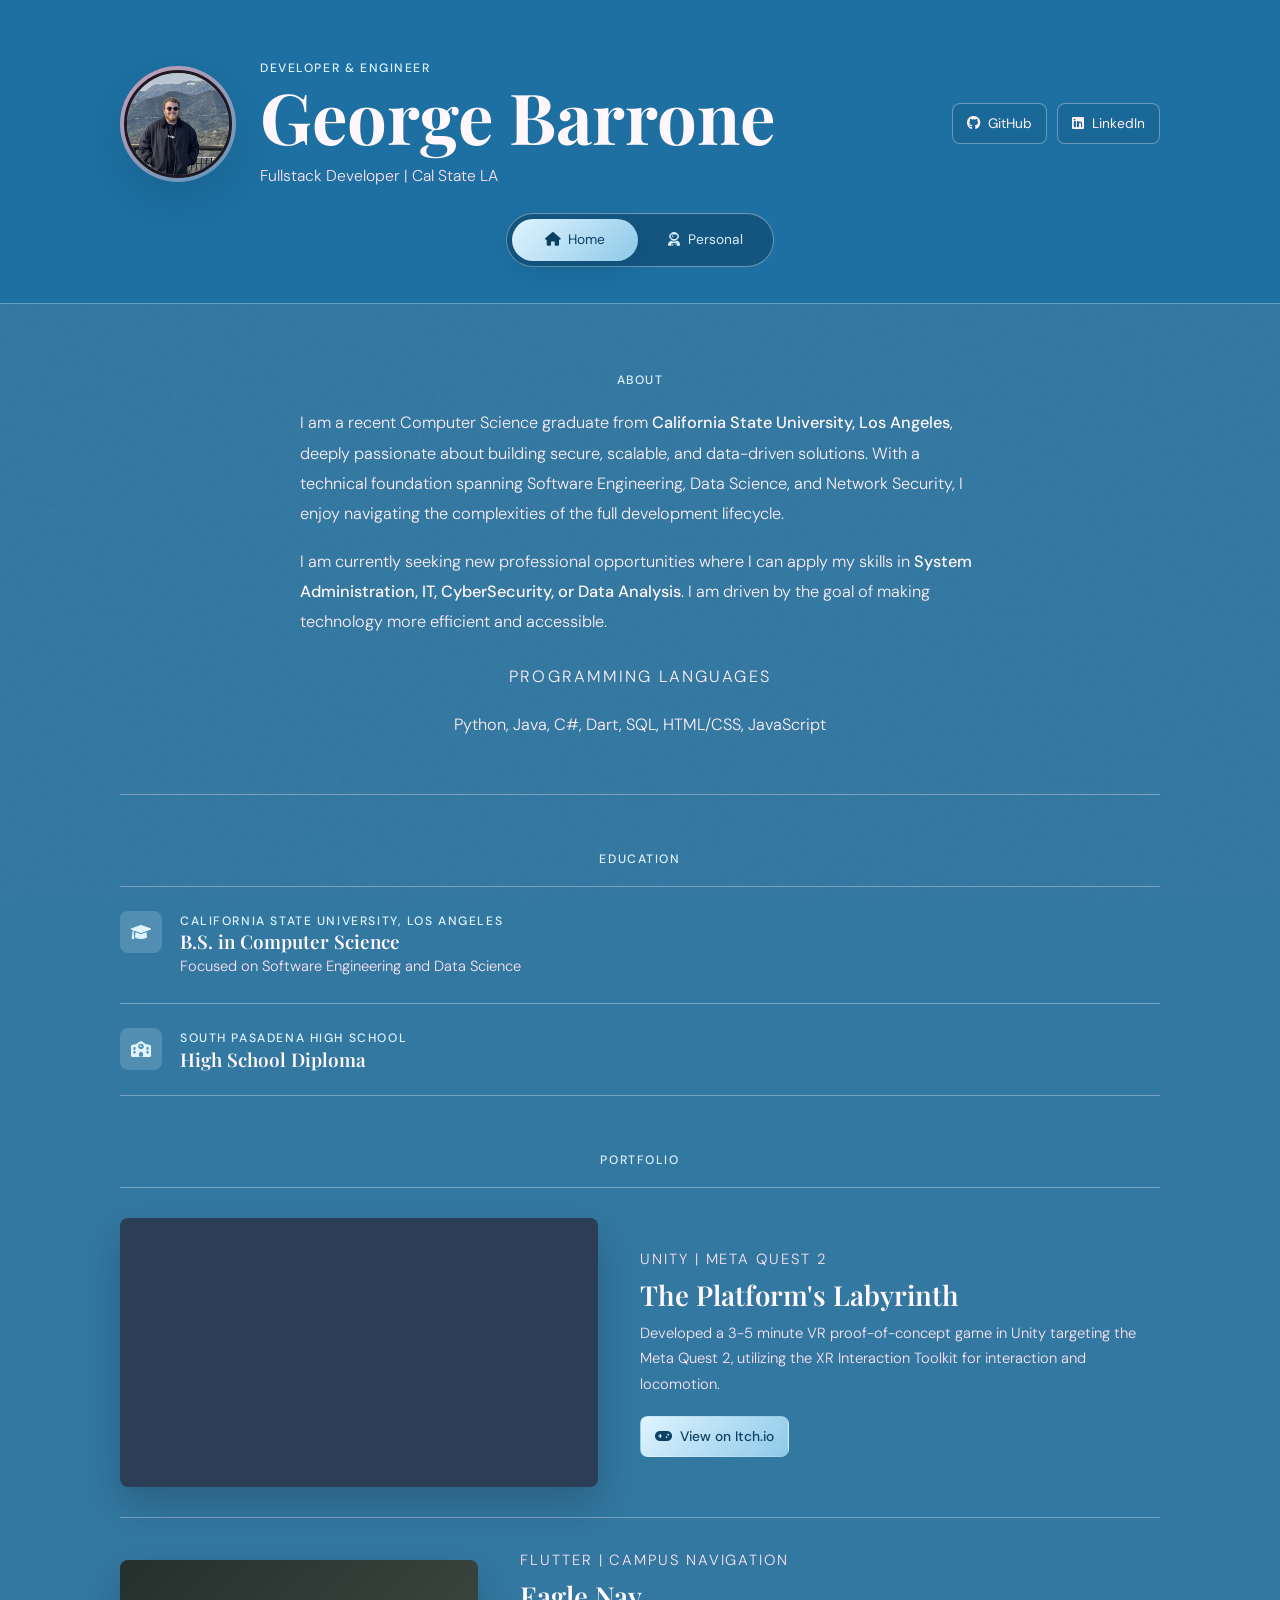
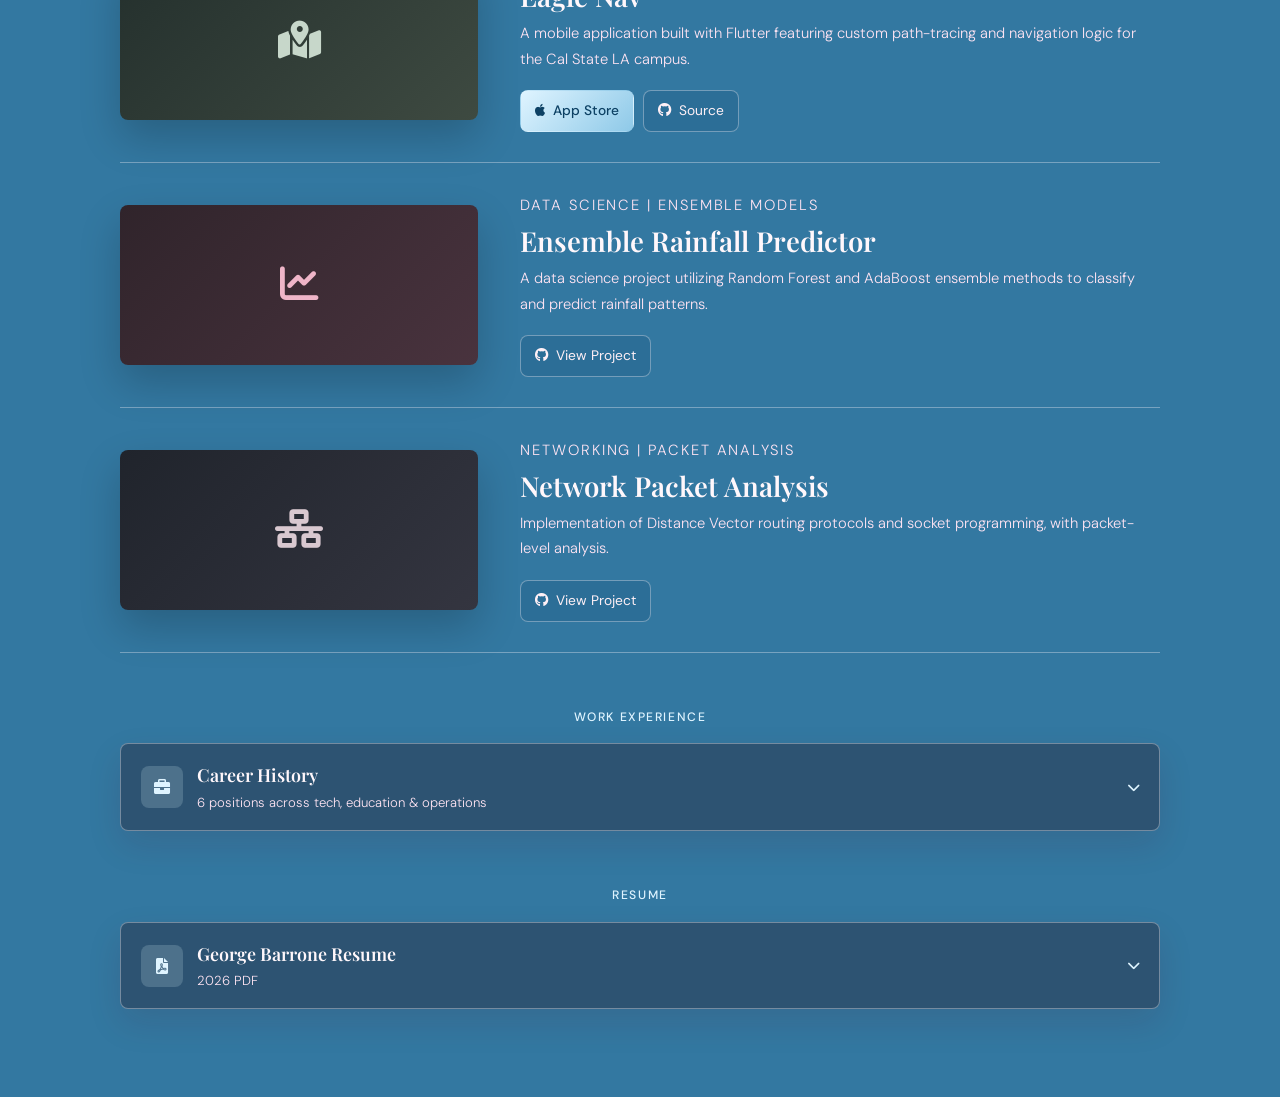
==== commit ba4dd481: "Update about section layout and content" ====
--- a/index.html
+++ b/index.html
@@ -59,14 +59,18 @@
                         I am a recent Computer Science graduate from <strong>California State University, Los Angeles</strong>,
                         deeply passionate about building secure, scalable, and data-driven solutions. With a technical
                         foundation spanning Software Engineering, Data Science, and Network Security, I enjoy
-                        navigating the complexities of the full development lifecycle - from managing robust databases
-                        to deploying interactive VR environments.
+                        navigating the complexities of the full development lifecycle.
                     </p>
                     <p>
                         I am currently seeking new professional opportunities where I can apply my skills in
                         <strong>System Administration, IT, CyberSecurity, or Data Analysis</strong>. I am driven by the goal of making
                         technology more efficient and accessible.
                     </p>
+
+                    <div class="about-languages">
+                        <p class="row-kicker">Programming Languages</p>
+                        <p>Python, Java, C#, Dart, SQL, HTML/CSS, JavaScript</p>
+                    </div>
                 </div>
             </section>
 
@@ -139,7 +143,7 @@
                                     <i class="fab fa-apple" aria-hidden="true"></i>
                                     <span>App Store</span>
                                 </a>
-                                <a href="https://github.com/georgebarrone/Eagle-Nav" target="_blank" rel="noreferrer" class="btn">
+                                <a href="https://github.com/CSULA-EagleNav-Dev-Team/Eagle-Nav" target="_blank" rel="noreferrer" class="btn">
                                     <i class="fab fa-github" aria-hidden="true"></i>
                                     <span>Source</span>
                                 </a>
--- a/styles.css
+++ b/styles.css
@@ -223,6 +223,11 @@
     border-bottom: 1px solid var(--line);
 }
 
+.intro-section .section-heading {
+    max-width: none;
+    text-align: center;
+}
+
 .section-heading {
     max-width: 400px;
 }
@@ -242,10 +247,11 @@
 .section-heading.compact {
     display: flex;
     align-items: end;
-    justify-content: space-between;
+    justify-content: center;
     gap: 24px;
     max-width: none;
     margin-bottom: 16px;
+    text-align: center;
 }
 
 .section-heading.compact h2 {
@@ -255,6 +261,7 @@
 
 .intro-copy {
     max-width: 680px;
+    margin: 0 auto;
     padding-top: 18px;
 }
 
@@ -269,6 +276,15 @@
 .intro-copy p + p,
 .personal-story p + p {
     margin-top: 18px;
+}
+
+.about-languages {
+    margin-top: 24px;
+    text-align: center;
+}
+
+.about-languages .row-kicker {
+    margin-bottom: 8px;
 }
 
 .section-block {
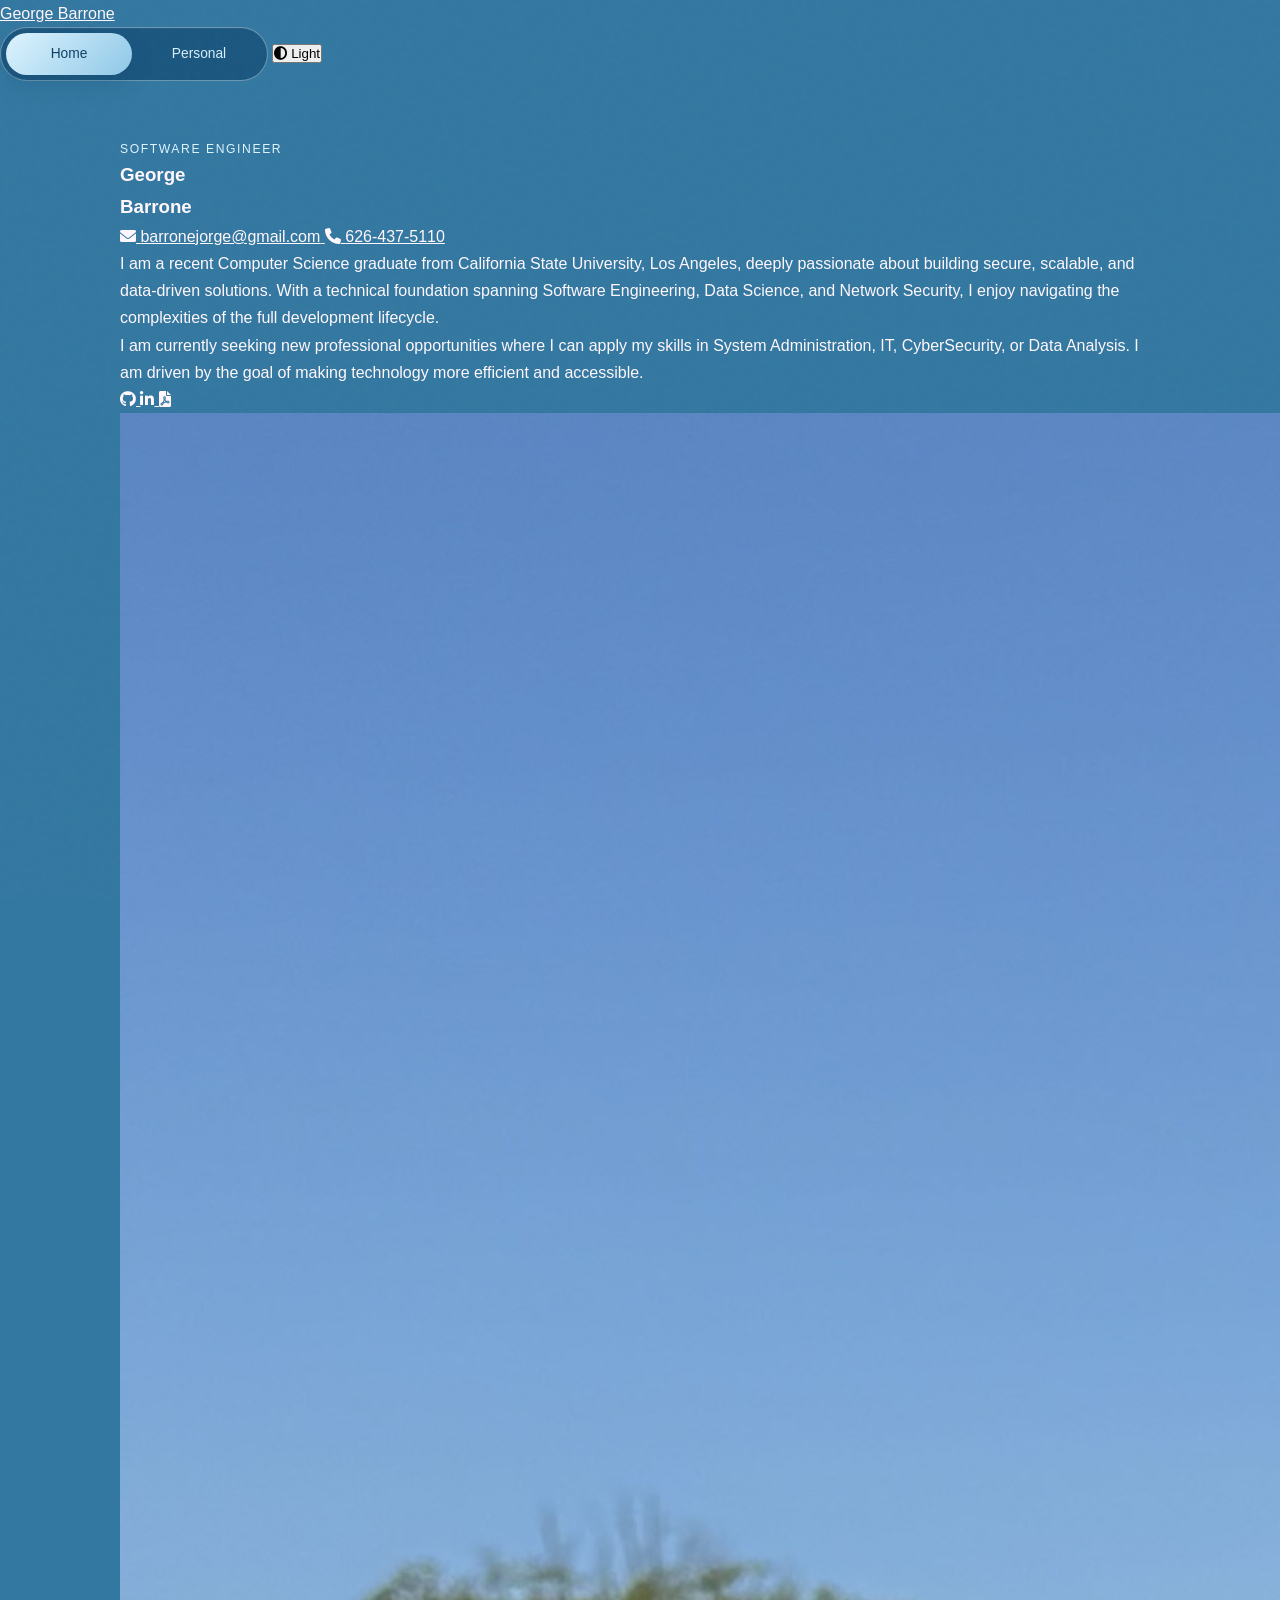
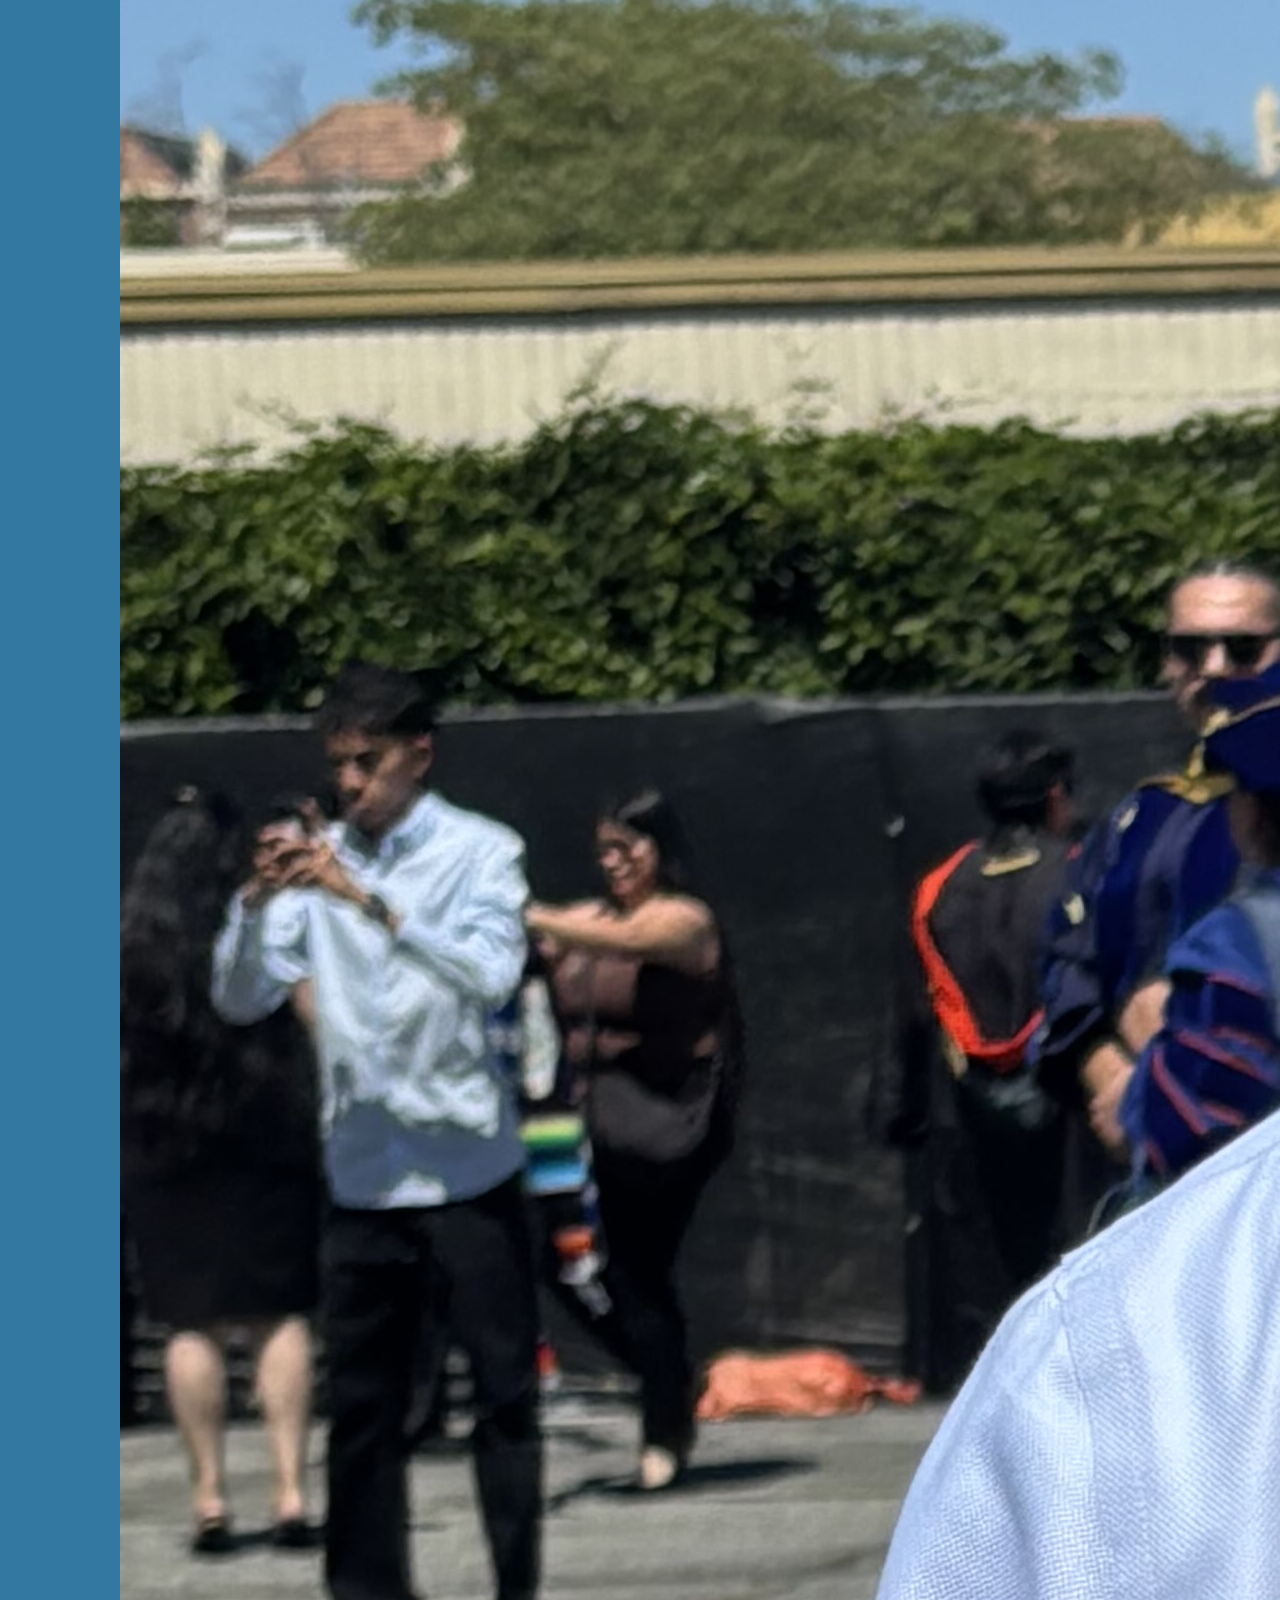
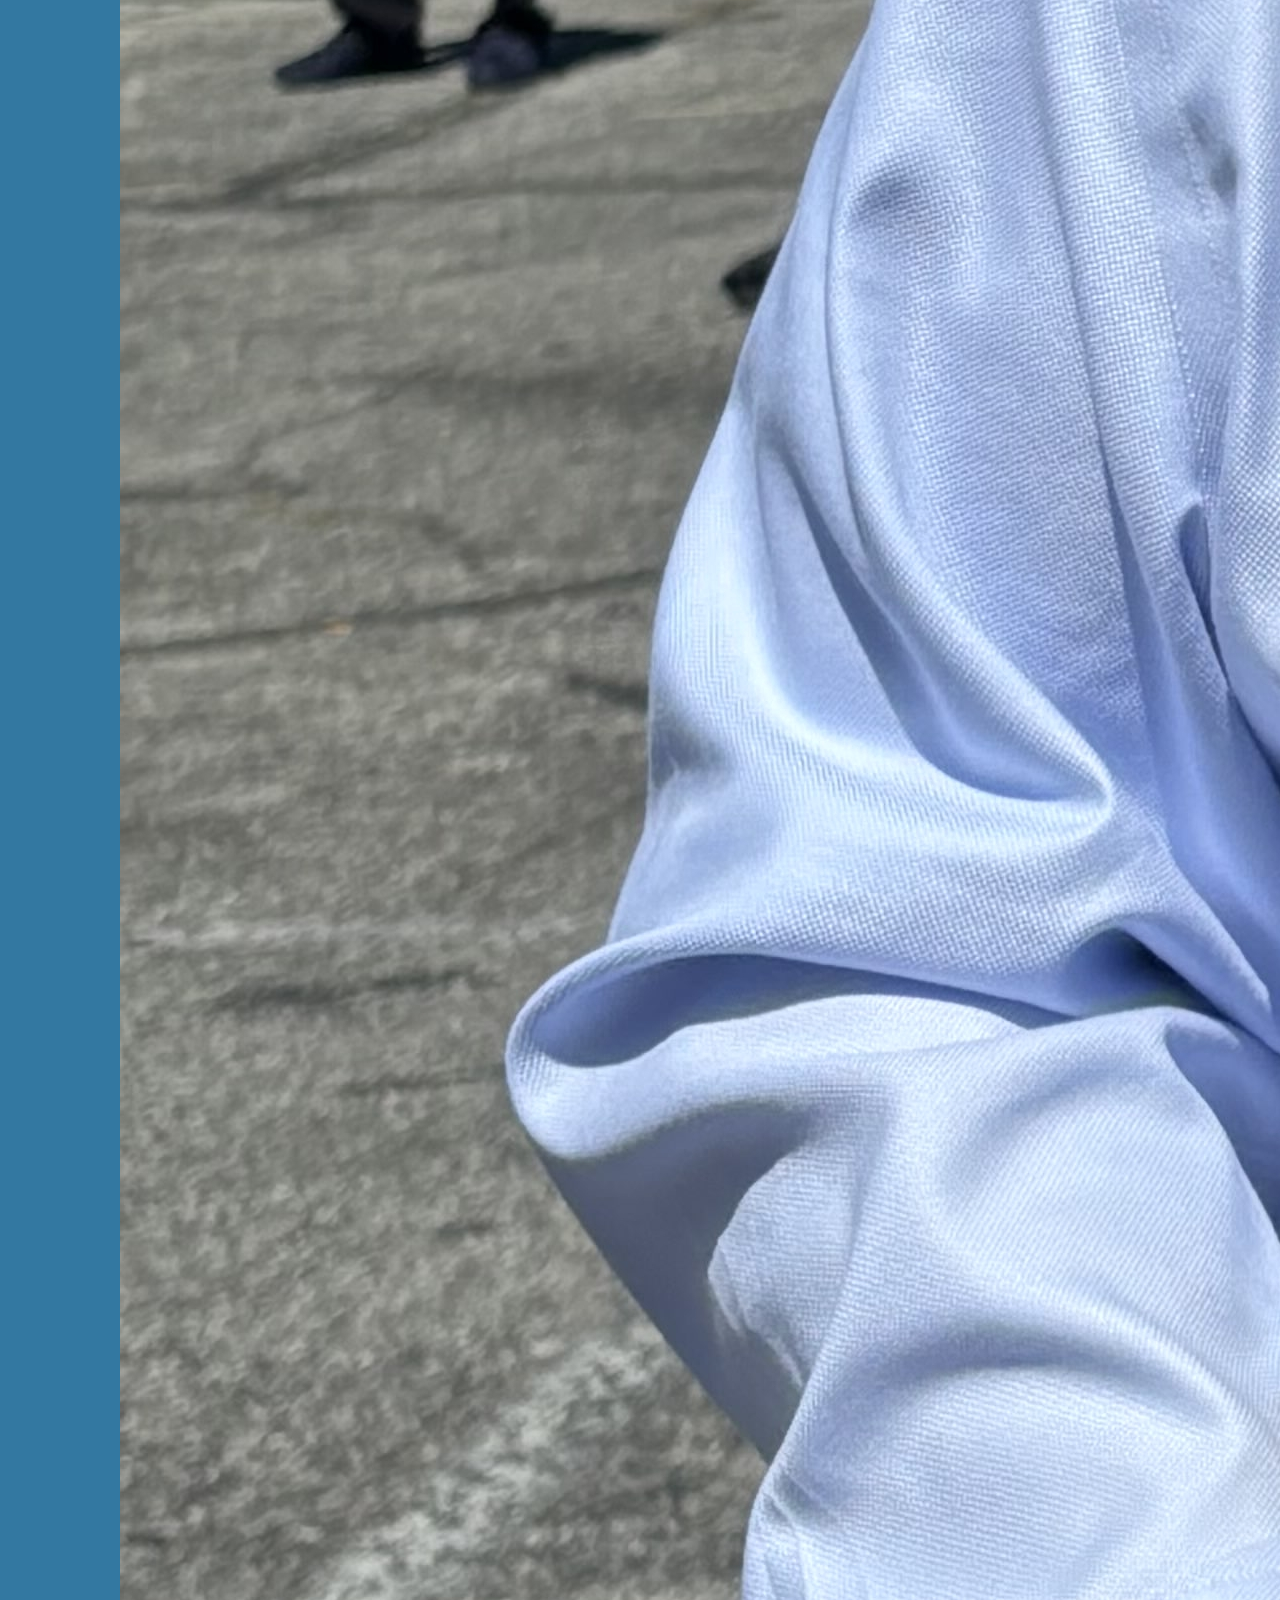
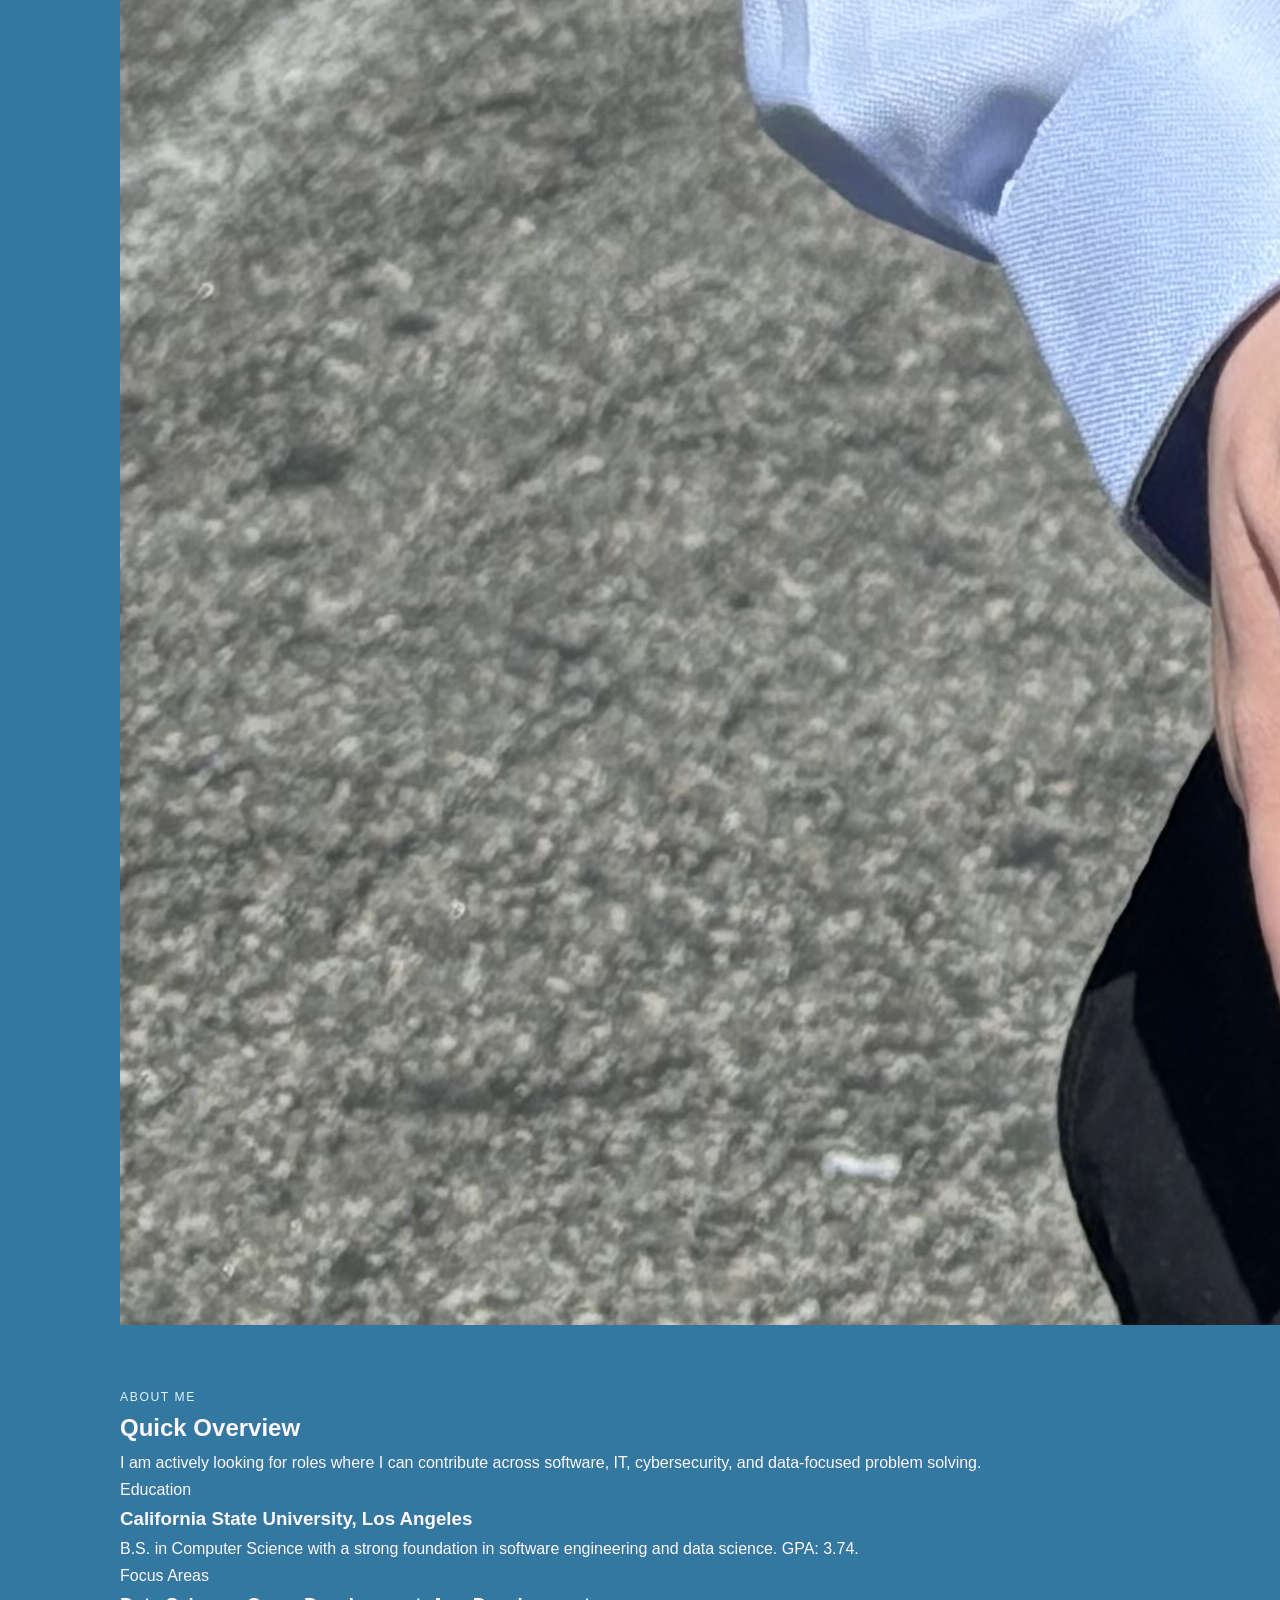
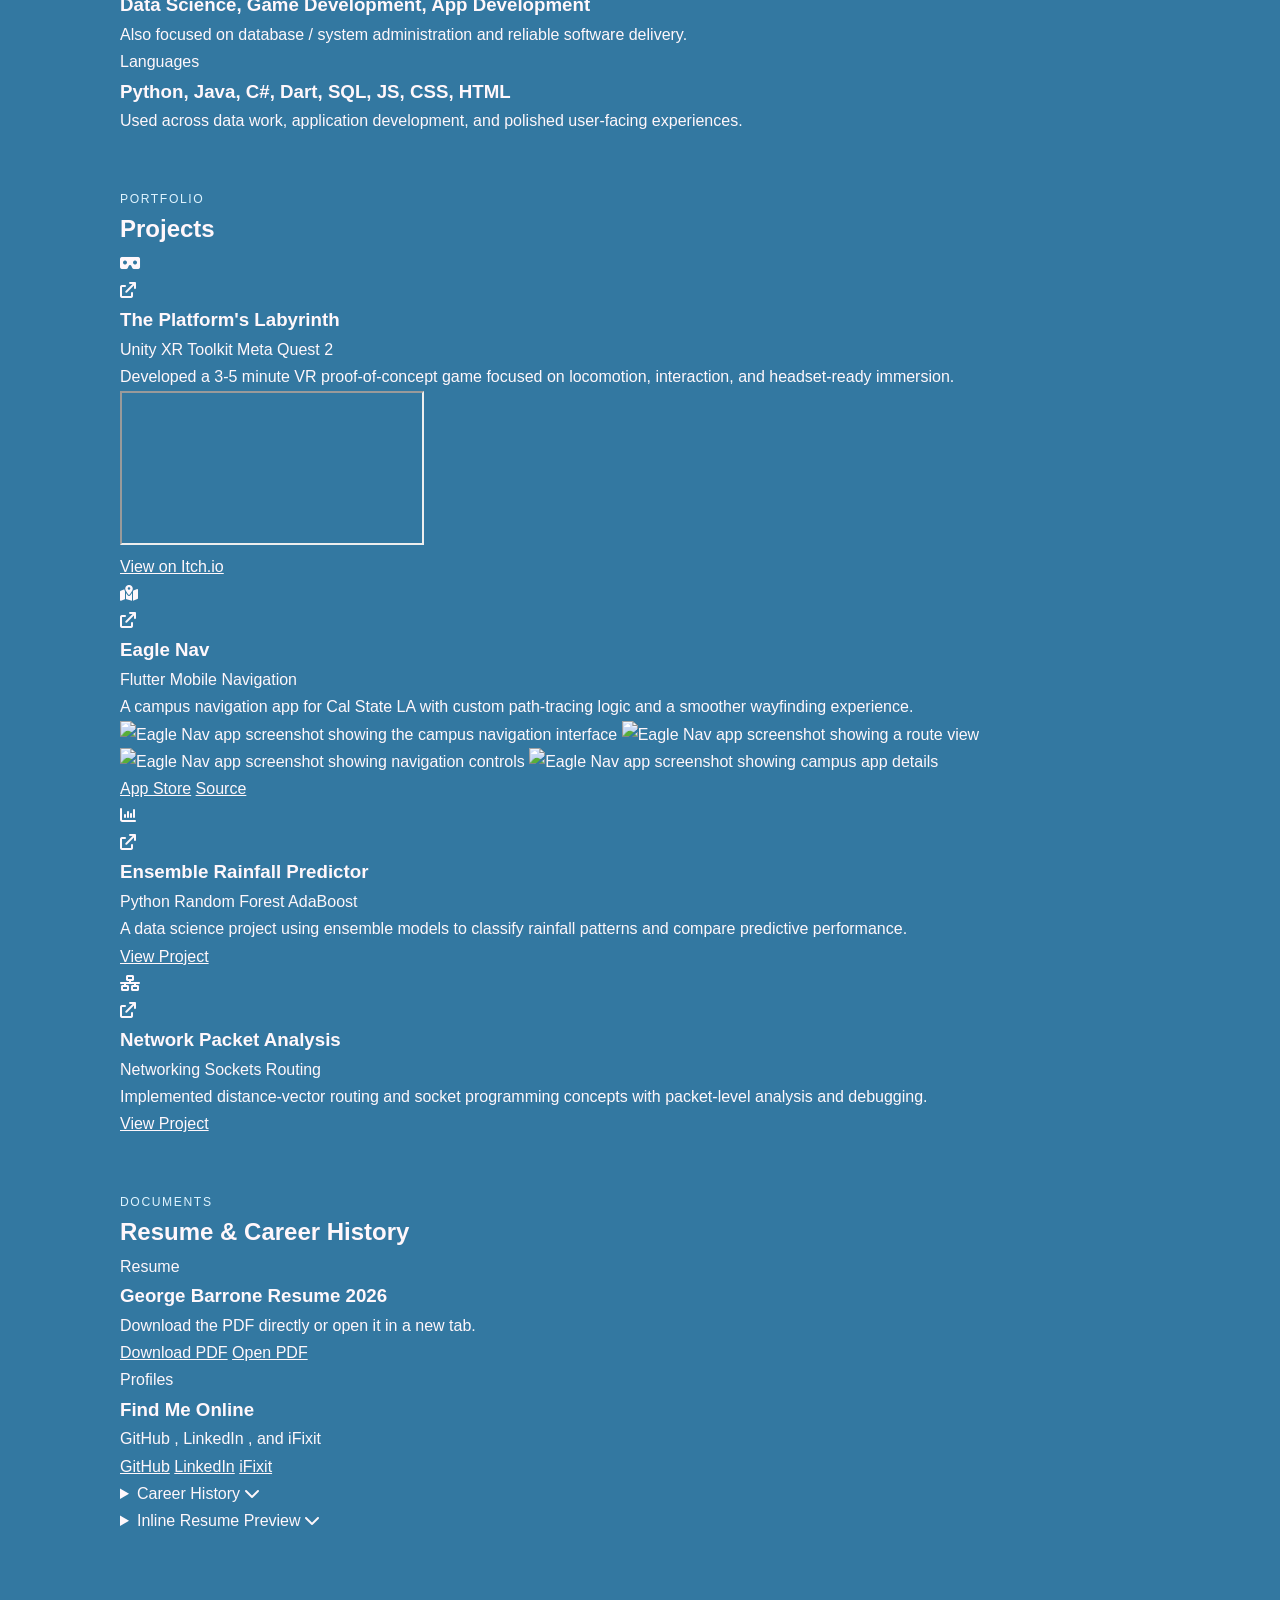
==== commit 1b8e5ff2: "Update profile image" ====
--- a/index.html
+++ b/index.html
@@ -1,320 +1,360 @@
 <!DOCTYPE html>
-<html lang="en">
+<html lang="en" data-theme="light">
 <head>
     <meta charset="UTF-8">
     <meta name="viewport" content="width=device-width, initial-scale=1.0">
     <title>George Barrone - Developer & Engineer</title>
+    <script>
+        (() => {
+            try {
+                const storedTheme = window.localStorage.getItem("gb-theme");
+                if (storedTheme === "light" || storedTheme === "dark") {
+                    document.documentElement.dataset.theme = storedTheme;
+                }
+            } catch {
+                // Ignore storage access issues and keep the default light theme.
+            }
+        })();
+    </script>
     <link rel="preconnect" href="https://fonts.googleapis.com">
     <link rel="preconnect" href="https://fonts.gstatic.com" crossorigin>
-    <link href="https://fonts.googleapis.com/css2?family=Playfair+Display:wght@400;600;700&family=DM+Sans:ital,wght@0,300;0,400;0,500;1,300&display=swap" rel="stylesheet">
+    <link href="https://fonts.googleapis.com/css2?family=Archivo+Black&family=IBM+Plex+Mono:wght@400;500;600&family=Space+Grotesk:wght@400;500;700&display=swap" rel="stylesheet">
     <link rel="stylesheet" href="https://cdnjs.cloudflare.com/ajax/libs/font-awesome/6.0.0/css/all.min.css">
     <link rel="stylesheet" href="./styles.css">
 </head>
 <body data-initial-view="home">
-    <header class="site-header">
-        <div class="header-inner">
-            <div class="avatar-wrap">
-                <img src="profile.jpg" alt="George Barrone">
+    <header class="site-topbar">
+        <div class="topbar-inner">
+            <a class="brand" href="#top" aria-label="George Barrone home">
+                <span>George Barrone</span>
+            </a>
+
+            <div class="topbar-actions">
+                <nav class="view-switch" aria-label="Site sections" role="tablist">
+                    <button type="button" role="tab" aria-selected="true" aria-controls="home-view" id="home-tab" data-view-target="home">
+                        <span>Home</span>
+                    </button>
+                    <button type="button" role="tab" aria-selected="false" aria-controls="personal-view" id="personal-tab" data-view-target="personal">
+                        <span>Personal</span>
+                    </button>
+                </nav>
+
+                <button type="button" class="theme-toggle" data-theme-toggle aria-pressed="false" aria-label="Activate dark mode">
+                    <span class="theme-toggle-track" aria-hidden="true">
+                        <span class="theme-toggle-thumb"></span>
+                    </span>
+                    <span class="theme-toggle-copy">
+                        <i class="fas fa-circle-half-stroke" aria-hidden="true"></i>
+                        <span data-theme-label>Light</span>
+                    </span>
+                </button>
             </div>
-
-            <div class="identity">
-                <p class="eyebrow">Developer & Engineer</p>
-                <h1>George Barrone</h1>
-                <p class="tagline">Fullstack Developer | Cal State LA</p>
-            </div>
-
-            <div class="header-actions" aria-label="Social links">
-                <a href="https://github.com/georgebarrone" target="_blank" rel="noreferrer">
-                    <i class="fab fa-github" aria-hidden="true"></i>
-                    <span>GitHub</span>
-                </a>
-                <a href="https://www.linkedin.com/in/george-barrone-a9759421a/" target="_blank" rel="noreferrer">
-                    <i class="fab fa-linkedin" aria-hidden="true"></i>
-                    <span>LinkedIn</span>
-                </a>
-            </div>
-
-            <nav class="view-switch" aria-label="Site sections" role="tablist">
-                <button type="button" role="tab" aria-selected="true" aria-controls="home-view" id="home-tab" data-view-target="home">
-                    <i class="fas fa-house" aria-hidden="true"></i>
-                    <span>Home</span>
-                </button>
-                <button type="button" role="tab" aria-selected="false" aria-controls="personal-view" id="personal-tab" data-view-target="personal">
-                    <i class="fas fa-user-astronaut" aria-hidden="true"></i>
-                    <span>Personal</span>
-                </button>
-            </nav>
         </div>
     </header>
 
-    <main class="page-shell">
+    <main class="page-shell" id="top">
         <section class="view-panel is-active" id="home-view" data-view="home" role="tabpanel" aria-labelledby="home-tab">
-            <section class="intro-section" aria-labelledby="about-title">
-                <div class="section-heading">
-                    <p id="about-title">About</p>
-                </div>
-
-                <div class="intro-copy">
-                    <p>
-                        I am a recent Computer Science graduate from <strong>California State University, Los Angeles</strong>,
-                        deeply passionate about building secure, scalable, and data-driven solutions. With a technical
-                        foundation spanning Software Engineering, Data Science, and Network Security, I enjoy
-                        navigating the complexities of the full development lifecycle.
-                    </p>
-                    <p>
-                        I am currently seeking new professional opportunities where I can apply my skills in
-                        <strong>System Administration, IT, CyberSecurity, or Data Analysis</strong>. I am driven by the goal of making
-                        technology more efficient and accessible.
-                    </p>
-
-                    <div class="about-languages">
-                        <p class="row-kicker">Programming Languages</p>
-                        <p>Python, Java, C#, Dart, SQL, HTML/CSS, JavaScript</p>
-                    </div>
-                </div>
-            </section>
-
-            <section class="section-block" aria-labelledby="education-title">
-                <div class="section-heading compact">
-                    <p id="education-title">Education</p>
-                </div>
-
-                <div class="education-list">
-                    <article class="education-row">
-                        <div class="row-icon">
-                            <i class="fas fa-graduation-cap" aria-hidden="true"></i>
-                        </div>
-                        <div>
-                            <p class="row-kicker">California State University, Los Angeles</p>
-                            <h3>B.S. in Computer Science</h3>
-                            <p>Focused on Software Engineering and Data Science</p>
-                        </div>
-                    </article>
-
-                    <article class="education-row">
-                        <div class="row-icon">
-                            <i class="fas fa-school" aria-hidden="true"></i>
-                        </div>
-                        <div>
-                            <p class="row-kicker">South Pasadena High School</p>
-                            <h3>High School Diploma</h3>
-                        </div>
+            <section class="hero-section" aria-labelledby="hero-title">
+                <div class="hero-copy">
+                    <p class="eyebrow">software engineer</p>
+                    <h1 id="hero-title">George<br>Barrone</h1>
+                    <div class="hero-contact" aria-label="Contact information">
+                        <a href="mailto:barronejorge@gmail.com">
+                            <i class="fas fa-envelope" aria-hidden="true"></i>
+                            <span>barronejorge@gmail.com</span>
+                        </a>
+                        <a href="tel:+16264375110">
+                            <i class="fas fa-phone" aria-hidden="true"></i>
+                            <span>626-437-5110</span>
+                        </a>
+                    </div>
+                    <p class="hero-lead">
+                        I am a recent Computer Science graduate from California State University, Los Angeles, deeply
+                        passionate about building secure, scalable, and data-driven solutions. With a technical
+                        foundation spanning Software Engineering, Data Science, and Network Security, I enjoy navigating
+                        the complexities of the full development lifecycle.
+                    </p>
+                    <p class="hero-lead">
+                        I am currently seeking new professional opportunities where I can apply my skills in System
+                        Administration, IT, CyberSecurity, or Data Analysis. I am driven by the goal of making technology
+                        more efficient and accessible.
+                    </p>
+
+                    <div class="hero-actions">
+                        <a href="https://github.com/georgebarrone" target="_blank" rel="noreferrer" class="icon-link" aria-label="GitHub">
+                            <i class="fab fa-github" aria-hidden="true"></i>
+                        </a>
+                        <a href="https://www.linkedin.com/in/george-barrone-a9759421a/" target="_blank" rel="noreferrer" class="icon-link" aria-label="LinkedIn">
+                            <i class="fab fa-linkedin-in" aria-hidden="true"></i>
+                        </a>
+                        <a href="./George%20Barrone%20Resume%202026.pdf" target="_blank" rel="noreferrer" class="icon-link" aria-label="Open resume PDF">
+                            <i class="fas fa-file-pdf" aria-hidden="true"></i>
+                        </a>
+                    </div>
+                </div>
+
+                <div class="hero-visual">
+                    <div class="portrait-frame">
+                        <img src="profile2.jpg" alt="George Barrone portrait">
+                    </div>
+                </div>
+            </section>
+
+            <section class="section-block" aria-labelledby="snapshot-title">
+                <div class="section-intro section-intro-split">
+                    <div>
+                        <p class="eyebrow">about me</p>
+                        <h2 id="snapshot-title">Quick Overview</h2>
+                    </div>
+                    <p class="section-copy">
+                        I am actively looking for roles where I can contribute across software, IT, cybersecurity,
+                        and data-focused problem solving.
+                    </p>
+                </div>
+
+                <div class="summary-grid">
+                    <article class="info-card">
+                        <p class="card-label">Education</p>
+                        <h3>California State University, Los Angeles</h3>
+                        <p>B.S. in Computer Science with a strong foundation in software engineering and data science. GPA: 3.74.</p>
+                    </article>
+
+                    <article class="info-card">
+                        <p class="card-label">Focus Areas</p>
+                        <h3>Data Science, Game Development, App Development</h3>
+                        <p>Also focused on database / system administration and reliable software delivery.</p>
+                    </article>
+
+                    <article class="info-card">
+                        <p class="card-label">Languages</p>
+                        <h3>Python, Java, C#, Dart, SQL, JS, CSS, HTML</h3>
+                        <p>Used across data work, application development, and polished user-facing experiences.</p>
                     </article>
                 </div>
             </section>
 
             <section class="section-block" aria-labelledby="portfolio-title">
-                <div class="section-heading compact">
-                    <p id="portfolio-title">Portfolio</p>
-                </div>
-
-                <div class="project-list">
-                    <article class="project-entry feature-project">
-                        <div class="project-visual video-visual">
+                <div class="section-intro section-intro-split">
+                    <div>
+                        <p class="eyebrow">portfolio</p>
+                        <h2 id="portfolio-title">Projects</h2>
+                    </div>
+                </div>
+
+                <div class="project-grid">
+                    <article class="project-card">
+                        <div class="project-card-header">
+                            <div class="project-badge">
+                                <i class="fas fa-vr-cardboard" aria-hidden="true"></i>
+                            </div>
+                            <a href="https://georgebarrone.itch.io/the-platforms-labyrinth" target="_blank" rel="noreferrer" class="project-link" aria-label="Open The Platform's Labyrinth">
+                                <i class="fas fa-arrow-up-right-from-square" aria-hidden="true"></i>
+                            </a>
+                        </div>
+                        <h3>The Platform's Labyrinth</h3>
+                        <div class="tag-list" aria-label="Technologies used">
+                            <span>Unity</span>
+                            <span>XR Toolkit</span>
+                            <span>Meta Quest 2</span>
+                        </div>
+                        <p>Developed a 3-5 minute VR proof-of-concept game focused on locomotion, interaction, and headset-ready immersion.</p>
+                        <div class="project-video">
                             <iframe
-                                src="https://www.youtube.com/embed/8yT373ldLY0"
-                                title="The Platform's Labyrinth VR Demo"
+                                src="https://www.youtube.com/embed/3PEWsUQLZUQ"
+                                title="The Platform's Labyrinth gameplay video"
+                                loading="lazy"
+                                allow="accelerometer; autoplay; clipboard-write; encrypted-media; gyroscope; picture-in-picture; web-share"
                                 allowfullscreen>
                             </iframe>
                         </div>
-                        <div class="project-content">
-                            <p class="row-kicker">Unity | Meta Quest 2</p>
-                            <h3>The Platform's Labyrinth</h3>
-                            <p>Developed a 3-5 minute VR proof-of-concept game in Unity targeting the Meta Quest 2, utilizing the XR Interaction Toolkit for interaction and locomotion.</p>
-                            <div class="btn-row">
-                                <a href="https://georgebarrone.itch.io/the-platforms-labyrinth" target="_blank" rel="noreferrer" class="btn btn-primary">
-                                    <i class="fas fa-gamepad" aria-hidden="true"></i>
-                                    <span>View on Itch.io</span>
-                                </a>
-                            </div>
-                        </div>
-                    </article>
-
-                    <article class="project-entry">
-                        <div class="project-visual icon-visual map-bg">
-                            <i class="fas fa-map-marked-alt" aria-hidden="true"></i>
-                        </div>
-                        <div class="project-content">
-                            <p class="row-kicker">Flutter | Campus Navigation</p>
-                            <h3>Eagle Nav</h3>
-                            <p>A mobile application built with Flutter featuring custom path-tracing and navigation logic for the Cal State LA campus.</p>
-                            <div class="btn-row">
-                                <a href="https://apps.apple.com/us/app/eaglenav/id6762229307" target="_blank" rel="noreferrer" class="btn btn-primary">
-                                    <i class="fab fa-apple" aria-hidden="true"></i>
-                                    <span>App Store</span>
-                                </a>
-                                <a href="https://github.com/CSULA-EagleNav-Dev-Team/Eagle-Nav" target="_blank" rel="noreferrer" class="btn">
-                                    <i class="fab fa-github" aria-hidden="true"></i>
-                                    <span>Source</span>
-                                </a>
-                            </div>
-                        </div>
-                    </article>
-
-                    <article class="project-entry">
-                        <div class="project-visual icon-visual chart-bg">
-                            <i class="fas fa-chart-line" aria-hidden="true"></i>
-                        </div>
-                        <div class="project-content">
-                            <p class="row-kicker">Data Science | Ensemble Models</p>
-                            <h3>Ensemble Rainfall Predictor</h3>
-                            <p>A data science project utilizing Random Forest and AdaBoost ensemble methods to classify and predict rainfall patterns.</p>
-                            <div class="btn-row">
-                                <a href="https://github.com/georgebarrone/DataScience_Project" target="_blank" rel="noreferrer" class="btn">
-                                    <i class="fab fa-github" aria-hidden="true"></i>
-                                    <span>View Project</span>
-                                </a>
-                            </div>
-                        </div>
-                    </article>
-
-                    <article class="project-entry">
-                        <div class="project-visual icon-visual net-bg">
-                            <i class="fas fa-network-wired" aria-hidden="true"></i>
-                        </div>
-                        <div class="project-content">
-                            <p class="row-kicker">Networking | Packet Analysis</p>
-                            <h3>Network Packet Analysis</h3>
-                            <p>Implementation of Distance Vector routing protocols and socket programming, with packet-level analysis.</p>
-                            <div class="btn-row">
-                                <a href="https://github.com/georgebarrone/ProgrammingAssignment2" target="_blank" rel="noreferrer" class="btn">
-                                    <i class="fab fa-github" aria-hidden="true"></i>
-                                    <span>View Project</span>
-                                </a>
-                            </div>
-                        </div>
-                    </article>
-                </div>
-            </section>
-
-            <section class="section-block" aria-labelledby="work-title">
-                <div class="section-heading compact">
-                    <p id="work-title">Work Experience</p>
-                </div>
-
-                <details class="accordion">
+                        <div class="card-actions">
+                            <a href="https://georgebarrone.itch.io/the-platforms-labyrinth" target="_blank" rel="noreferrer">View on Itch.io</a>
+                        </div>
+                    </article>
+
+                    <article class="project-card">
+                        <div class="project-card-header">
+                            <div class="project-badge">
+                                <i class="fas fa-map-location-dot" aria-hidden="true"></i>
+                            </div>
+                            <a href="https://apps.apple.com/us/app/eaglenav/id6762229307" target="_blank" rel="noreferrer" class="project-link" aria-label="Open Eagle Nav on the App Store">
+                                <i class="fas fa-arrow-up-right-from-square" aria-hidden="true"></i>
+                            </a>
+                        </div>
+                        <h3>Eagle Nav</h3>
+                        <div class="tag-list" aria-label="Technologies used">
+                            <span>Flutter</span>
+                            <span>Mobile</span>
+                            <span>Navigation</span>
+                        </div>
+                        <p>A campus navigation app for Cal State LA with custom path-tracing logic and a smoother wayfinding experience.</p>
+                        <div class="app-screenshot-strip" aria-label="Eagle Nav app screenshots">
+                            <img src="https://is1-ssl.mzstatic.com/image/thumb/PurpleSource211/v4/1f/d5/40/1fd54081-7233-f9f3-6384-04230d125a33/IMG_1604.png/300x650bb.webp" alt="Eagle Nav app screenshot showing the campus navigation interface">
+                            <img src="https://is1-ssl.mzstatic.com/image/thumb/PurpleSource221/v4/58/f7/a3/58f7a364-f863-83c5-b04b-8e4ff1d6d97e/IMG_1605.png/300x650bb.webp" alt="Eagle Nav app screenshot showing a route view">
+                            <img src="https://is1-ssl.mzstatic.com/image/thumb/PurpleSource211/v4/59/54/5e/59545e26-1924-2234-6a54-e61f8693c000/IMG_1606.png/300x650bb.webp" alt="Eagle Nav app screenshot showing navigation controls">
+                            <img src="https://is1-ssl.mzstatic.com/image/thumb/PurpleSource221/v4/41/7f/0c/417f0cdf-9dd4-ff61-76c1-47e62bb2b5ca/IMG_1607.png/300x650bb.webp" alt="Eagle Nav app screenshot showing campus app details">
+                        </div>
+                        <div class="card-actions">
+                            <a href="https://apps.apple.com/us/app/eaglenav/id6762229307" target="_blank" rel="noreferrer">App Store</a>
+                            <a href="https://github.com/CSULA-EagleNav-Dev-Team/Eagle-Nav" target="_blank" rel="noreferrer">Source</a>
+                        </div>
+                    </article>
+
+                    <article class="project-card">
+                        <div class="project-card-header">
+                            <div class="project-badge">
+                                <i class="fas fa-chart-column" aria-hidden="true"></i>
+                            </div>
+                            <a href="https://github.com/georgebarrone/DataScience_Project" target="_blank" rel="noreferrer" class="project-link" aria-label="Open Ensemble Rainfall Predictor">
+                                <i class="fas fa-arrow-up-right-from-square" aria-hidden="true"></i>
+                            </a>
+                        </div>
+                        <h3>Ensemble Rainfall Predictor</h3>
+                        <div class="tag-list" aria-label="Technologies used">
+                            <span>Python</span>
+                            <span>Random Forest</span>
+                            <span>AdaBoost</span>
+                        </div>
+                        <p>A data science project using ensemble models to classify rainfall patterns and compare predictive performance.</p>
+                        <div class="card-actions">
+                            <a href="https://github.com/georgebarrone/DataScience_Project" target="_blank" rel="noreferrer">View Project</a>
+                        </div>
+                    </article>
+
+                    <article class="project-card">
+                        <div class="project-card-header">
+                            <div class="project-badge">
+                                <i class="fas fa-network-wired" aria-hidden="true"></i>
+                            </div>
+                            <a href="https://github.com/georgebarrone/ProgrammingAssignment2" target="_blank" rel="noreferrer" class="project-link" aria-label="Open Network Packet Analysis">
+                                <i class="fas fa-arrow-up-right-from-square" aria-hidden="true"></i>
+                            </a>
+                        </div>
+                        <h3>Network Packet Analysis</h3>
+                        <div class="tag-list" aria-label="Technologies used">
+                            <span>Networking</span>
+                            <span>Sockets</span>
+                            <span>Routing</span>
+                        </div>
+                        <p>Implemented distance-vector routing and socket programming concepts with packet-level analysis and debugging.</p>
+                        <div class="card-actions">
+                            <a href="https://github.com/georgebarrone/ProgrammingAssignment2" target="_blank" rel="noreferrer">View Project</a>
+                        </div>
+                    </article>
+                </div>
+            </section>
+
+            <section class="section-block" aria-labelledby="resume-title">
+                <div class="section-intro section-intro-split">
+                    <div>
+                        <p class="eyebrow">documents</p>
+                        <h2 id="resume-title">Resume &amp; Career History</h2>
+                    </div>
+                </div>
+
+                <div class="utility-grid">
+                    <article class="utility-card">
+                        <p class="card-label">Resume</p>
+                        <h3>George Barrone Resume 2026</h3>
+                        <p>Download the PDF directly or open it in a new tab.</p>
+                        <div class="card-actions">
+                            <a href="./George%20Barrone%20Resume%202026.pdf" download="George Barrone Resume 2026.pdf">Download PDF</a>
+                            <a href="./George%20Barrone%20Resume%202026.pdf" target="_blank" rel="noreferrer">Open PDF</a>
+                        </div>
+                    </article>
+
+                    <article class="utility-card">
+                        <p class="card-label">Profiles</p>
+                        <h3>Find Me Online</h3>
+                        <p>GitHub , LinkedIn , and iFixit </p>
+                        <div class="card-actions">
+                            <a href="https://github.com/georgebarrone" target="_blank" rel="noreferrer">GitHub</a>
+                            <a href="https://www.linkedin.com/in/george-barrone-a9759421a/" target="_blank" rel="noreferrer">LinkedIn</a>
+                            <a href="https://www.ifixit.com/User/4474729/George+Barrone" target="_blank" rel="noreferrer">iFixit</a>
+                        </div>
+                    </article>
+                </div>
+
+                <details class="resume-drawer">
                     <summary>
-                        <span class="summary-left">
-                            <span class="summary-icon">
-                                <i class="fas fa-briefcase" aria-hidden="true"></i>
-                            </span>
-                            <span class="summary-text">
-                                <span class="title">Career History</span>
-                                <span class="sub">6 positions across tech, education & operations</span>
-                            </span>
-                        </span>
-                        <i class="fas fa-chevron-down chevron" aria-hidden="true"></i>
+                        <span class="summary-title">Career History</span>
+                        <i class="fas fa-chevron-down" aria-hidden="true"></i>
                     </summary>
 
-                    <div class="work-list">
-                        <article class="work-item">
-                            <div class="work-header">
+                    <div class="resume-panel resume-career-panel">
+                        <div class="experience-grid">
+                            <article class="experience-card">
+                                <p class="card-label">Landmark Theatres</p>
                                 <h3>Concessions Coordinator</h3>
-                                <p><span>Landmark Theatres</span> | Jan 2026 - Present</p>
-                            </div>
-                            <ul>
-                                <li><strong>Floor Operations Management:</strong> Serve as the primary point of contact for daily operations, maintaining high standards of cleanliness and efficiency.</li>
-                                <li><strong>Inventory & Prep Oversight:</strong> Direct preparation and inventory restocking to prevent product shortages and optimize sales during peak periods.</li>
-                                <li><strong>Leadership:</strong> Coordinate staff break schedules to maintain continuous coverage while acting as the lead authority for resolving customer issues, refunds, and exchanges.</li>
-                            </ul>
-                        </article>
-
-                        <article class="work-item">
-                            <div class="work-header">
+                                <p class="experience-meta">Jan 2026 - Present</p>
+                                <ul class="detail-list">
+                                    <li>Lead daily floor operations and keep service standards high during busy shifts.</li>
+                                    <li>Oversee prep and inventory restocking to avoid shortages during peak demand.</li>
+                                    <li>Coordinate break coverage and handle customer issues, refunds, and exchanges.</li>
+                                </ul>
+                            </article>
+
+                            <article class="experience-card">
+                                <p class="card-label">Landmark Theatres</p>
                                 <h3>Usher / Concessions</h3>
-                                <p><span>Landmark Theatres</span> | Aug 2024 - Present</p>
-                            </div>
-                            <ul>
-                                <li>Manage theatre logistics and guest relations in a high-stress, fast-paced environment.</li>
-                                <li>Maintain a calm and professional demeanor while handling high-volume customer traffic and venue maintenance.</li>
-                            </ul>
-                        </article>
-
-                        <article class="work-item">
-                            <div class="work-header">
-                                <h3>iFixit Contributor</h3>
-                                <p><span>iFixit (Contract)</span> | Feb 2024 - May 2024</p>
-                            </div>
-                            <ul>
-                                <li>Authored a device page for the HP 14 G3 Chromebook, providing technical specifications and general information for a global audience.</li>
-                                <li>Created a detailed part replacement guide for the Nintendo Wii Nunchuk, utilizing technical writing skills and high-quality photography.</li>
-                                <li>Collaborated with the iFixit technical writing team to ensure hardware procedures were accessible and accurate.</li>
-                            </ul>
-                            <a href="https://www.ifixit.com/User/4474729/George+Barrone" target="_blank" rel="noreferrer" class="btn">
-                                <i class="fas fa-external-link-alt" aria-hidden="true"></i>
-                                <span>View iFixit Profile</span>
-                            </a>
-                        </article>
-
-                        <article class="work-item">
-                            <div class="work-header">
+                                <p class="experience-meta">Aug 2024 - Present</p>
+                                <ul class="detail-list">
+                                    <li>Support theatre logistics and guest relations in a fast-paced environment.</li>
+                                    <li>Maintain calm, professional service while handling large customer flows.</li>
+                                </ul>
+                            </article>
+
+                            <article class="experience-card">
+                                <p class="card-label">iFixit</p>
+                                <h3>Contributor</h3>
+                                <p class="experience-meta">Feb 2024 - May 2024</p>
+                                <ul class="detail-list">
+                                    <li>Wrote technical device documentation for the HP 14 G3 Chromebook.</li>
+                                    <li>Created a replacement guide for the Nintendo Wii Nunchuk with original photography.</li>
+                                    <li>Worked with the technical writing team to keep procedures accurate and accessible.</li>
+                                </ul>
+                            </article>
+
+                            <article class="experience-card">
+                                <p class="card-label">Staples</p>
                                 <h3>Tech Sales Associate</h3>
-                                <p><span>Staples</span> | Aug 2023 - Sep 2024</p>
-                            </div>
-                            <ul>
-                                <li>Engaged customers on the sales floor to provide hardware and software recommendations.</li>
-                                <li>Maintained floor organization, stocked inventory, and performed accurate cashiering duties.</li>
-                            </ul>
-                        </article>
-
-                        <article class="work-item">
-                            <div class="work-header">
+                                <p class="experience-meta">Aug 2023 - Sep 2024</p>
+                                <ul class="detail-list">
+                                    <li>Helped customers choose hardware and software based on their needs.</li>
+                                    <li>Managed stocking, floor organization, and register responsibilities.</li>
+                                </ul>
+                            </article>
+
+                            <article class="experience-card">
+                                <p class="card-label">SF Math Circle</p>
                                 <h3>Math Assistant Instructor</h3>
-                                <p><span>SF Math Circle</span> | Oct 2022 - Dec 2022</p>
-                            </div>
-                            <ul>
-                                <li>Facilitated remote group math exercises for students aged 6 to 13.</li>
-                                <li>Assigned problem-solving tasks, monitored student progress, and provided 1-on-1 assistance when students were stuck.</li>
-                                <li>Encouraged collaborative learning and peer-to-peer discussions in a virtual environment.</li>
-                            </ul>
-                        </article>
-
-                        <article class="work-item">
-                            <div class="work-header">
+                                <p class="experience-meta">Oct 2022 - Dec 2022</p>
+                                <ul class="detail-list">
+                                    <li>Facilitated remote group problem-solving sessions for students ages 6 to 13.</li>
+                                    <li>Guided students through difficult questions and encouraged collaborative learning.</li>
+                                </ul>
+                            </article>
+
+                            <article class="experience-card">
+                                <p class="card-label">Buffalo Wild Wings</p>
                                 <h3>Host &amp; Cook</h3>
-                                <p><span>Buffalo Wild Wings</span> | Jul 2019 - Jan 2020</p>
-                            </div>
-                            <ul>
-                                <li><strong>Hospitality:</strong> Greeted and seated guests, managed takeout orders, and handled incoming inquiries with a focus on accuracy and timeliness.</li>
-                                <li><strong>Operations:</strong> Executed food preparation tasks according to established recipes and maintained rigorous kitchen cleanliness standards.</li>
-                                <li>Collaborated with team members to ensure smooth service and timely delivery of orders.</li>
-                            </ul>
-                        </article>
+                                <p class="experience-meta">Jul 2019 - Jan 2020</p>
+                                <ul class="detail-list">
+                                    <li>Managed guest seating, takeout accuracy, and kitchen prep during service.</li>
+                                    <li>Worked closely with the team to keep hospitality and operations running smoothly.</li>
+                                </ul>
+                            </article>
+                        </div>
                     </div>
                 </details>
-            </section>
-
-            <section class="section-block" aria-labelledby="resume-title">
-                <div class="section-heading compact">
-                    <p id="resume-title">Resume</p>
-                </div>
-
-                <details class="accordion resume-accordion">
+
+                <details class="resume-drawer">
                     <summary>
-                        <span class="summary-left">
-                            <span class="summary-icon">
-                                <i class="fas fa-file-pdf" aria-hidden="true"></i>
-                            </span>
-                            <span class="summary-text">
-                                <span class="title">George Barrone Resume</span>
-                                <span class="sub">2026 PDF</span>
-                            </span>
-                        </span>
-                        <i class="fas fa-chevron-down chevron" aria-hidden="true"></i>
+                        <span class="summary-title">Inline Resume Preview</span>
+                        <i class="fas fa-chevron-down" aria-hidden="true"></i>
                     </summary>
 
                     <div class="resume-panel">
-                        <div class="btn-row">
-                            <a href="./George%20Barrone%20Resume%202026.pdf" download="George Barrone Resume 2026.pdf" class="btn btn-primary">
-                                <i class="fas fa-download" aria-hidden="true"></i>
-                                <span>Download Resume</span>
-                            </a>
-                            <a href="./George%20Barrone%20Resume%202026.pdf" target="_blank" rel="noreferrer" class="btn">
-                                <i class="fas fa-up-right-from-square" aria-hidden="true"></i>
-                                <span>Open PDF</span>
-                            </a>
-                        </div>
-
                         <object
                             class="resume-frame"
                             data="./George%20Barrone%20Resume%202026.pdf"
@@ -330,50 +370,82 @@
         </section>
 
         <section class="view-panel" id="personal-view" data-view="personal" role="tabpanel" aria-labelledby="personal-tab" hidden>
-            <section class="personal-hero" aria-labelledby="personal-title">
-                <div class="personal-photo">
-                    <img src="aboutme.jpg" alt="George Barrone personal photo">
-                </div>
-
-                <div class="personal-story">
-                    <p class="eyebrow">Outside the terminal</p>
-                    <h2 id="personal-title">Personal About Me</h2>
-                    <p>
-                        My name is George Barrone, I am 25 years old. I have a strong passion for Films and Video Games. My favorite hobby is keeping up on new film releases weekly.
-                    </p>
-                    <p>
-                        I mostly game on my Custom Built Desktop PC, mostly playing competitive FPS as well as Story Driven games. I watch plenty of movies at
-                        home but nothing can top the experience of seeing a movie whether that be old or new releases IN theaters.
-                    </p>
-
-                    <div class="interest-tags" aria-label="Interests">
+            <section class="hero-section personal-hero" aria-labelledby="personal-title">
+                <div class="hero-copy">
+                    <p class="eyebrow">personal</p>
+                    <h2 id="personal-title">Outside The Terminal</h2>
+                    <p class="hero-lead">
+                        I am 25 years old and I spend a lot of my time keeping up with movies, new releases, and games that feel worth sinking into.
+                    </p>
+                    <p class="personal-copy">
+                        My favorite hobby is staying current with film releases every week. I mostly game on my custom-built desktop PC, playing competitive FPS titles and story-driven games, and I still think nothing beats seeing a movie in a theater.
+                    </p>
+
+                    <div class="interest-strip" aria-label="Interests">
                         <span><i class="fas fa-gamepad" aria-hidden="true"></i> Video Games</span>
                         <span><i class="fas fa-film" aria-hidden="true"></i> Movies</span>
                     </div>
                 </div>
-            </section>
-
-            <section class="section-block personal-prompts" aria-labelledby="personal-prompts-title">
-                <div class="section-heading compact">
-                    <p>Interests</p>
-                    <h2 id="personal-prompts-title">Favorites</h2>
-                </div>
-
-                <div class="prompt-list">
-                    <article class="prompt-row">
-                        <i class="fas fa-gamepad" aria-hidden="true"></i>
-                        <div>
-                            <h3>Games I Like</h3>
-                            <p>Fallout New Vegas, Super Smash Brothers Melee, Counter Strike</p>
-                        </div>
-                    </article>
-
-                    <article class="prompt-row">
-                        <i class="fas fa-film" aria-hidden="true"></i>
-                        <div>
-                            <h3>Movies I Love</h3>
-                            <p>The Big Lebowski, Lady Bird, The Worst Person in the World, Full Metal Jacket</p>
-                        </div>
+
+                <div class="hero-visual">
+                    <div class="portrait-frame portrait-frame-personal">
+                        <img src="aboutme.jpg" alt="George Barrone personal photo">
+                    </div>
+                </div>
+            </section>
+
+            <section class="section-block" aria-labelledby="favorites-title">
+                <div class="section-intro section-intro-split">
+                    <div>
+                        <p class="eyebrow">favorites</p>
+                        <h2 id="favorites-title">Current Rotation</h2>
+                    </div>
+                    <p class="section-copy">
+                        A few movies and games that stay in rotation for me.
+                    </p>
+                </div>
+
+                <div class="project-grid personal-grid">
+                    <article class="project-card">
+                        <div class="project-card-header">
+                            <div class="project-badge">
+                                <i class="fas fa-gamepad" aria-hidden="true"></i>
+                            </div>
+                        </div>
+                        <h3>Games I Like</h3>
+                        <div class="tag-list">
+                            <span>Competitive</span>
+                            <span>Story Driven</span>
+                        </div>
+                        <p>Fallout New Vegas, Super Smash Brothers Melee, and Counter-Strike are some of my favorite games of all time.</p>
+                    </article>
+
+                    <article class="project-card">
+                        <div class="project-card-header">
+                            <div class="project-badge">
+                                <i class="fas fa-film" aria-hidden="true"></i>
+                            </div>
+                        </div>
+                        <h3>Movies I Love</h3>
+                        <div class="tag-list">
+                            <span>Weekly Releases</span>
+                            <span>Theaters</span>
+                        </div>
+                        <p>The Big Lebowski, Lady Bird, The Worst Person in the World, and Full Metal Jacket</p>
+                    </article>
+
+                    <article class="project-card">
+                        <div class="project-card-header">
+                            <div class="project-badge">
+                                <i class="fas fa-ticket" aria-hidden="true"></i>
+                            </div>
+                        </div>
+                        <h3>Ideal Reset</h3>
+                        <div class="tag-list">
+                            <span>Movies</span>
+                            <span>PC Gaming</span>
+                        </div>
+                        <p>Checking out a new movie release and winding down is pretty much my default recharge.</p>
                     </article>
                 </div>
             </section>
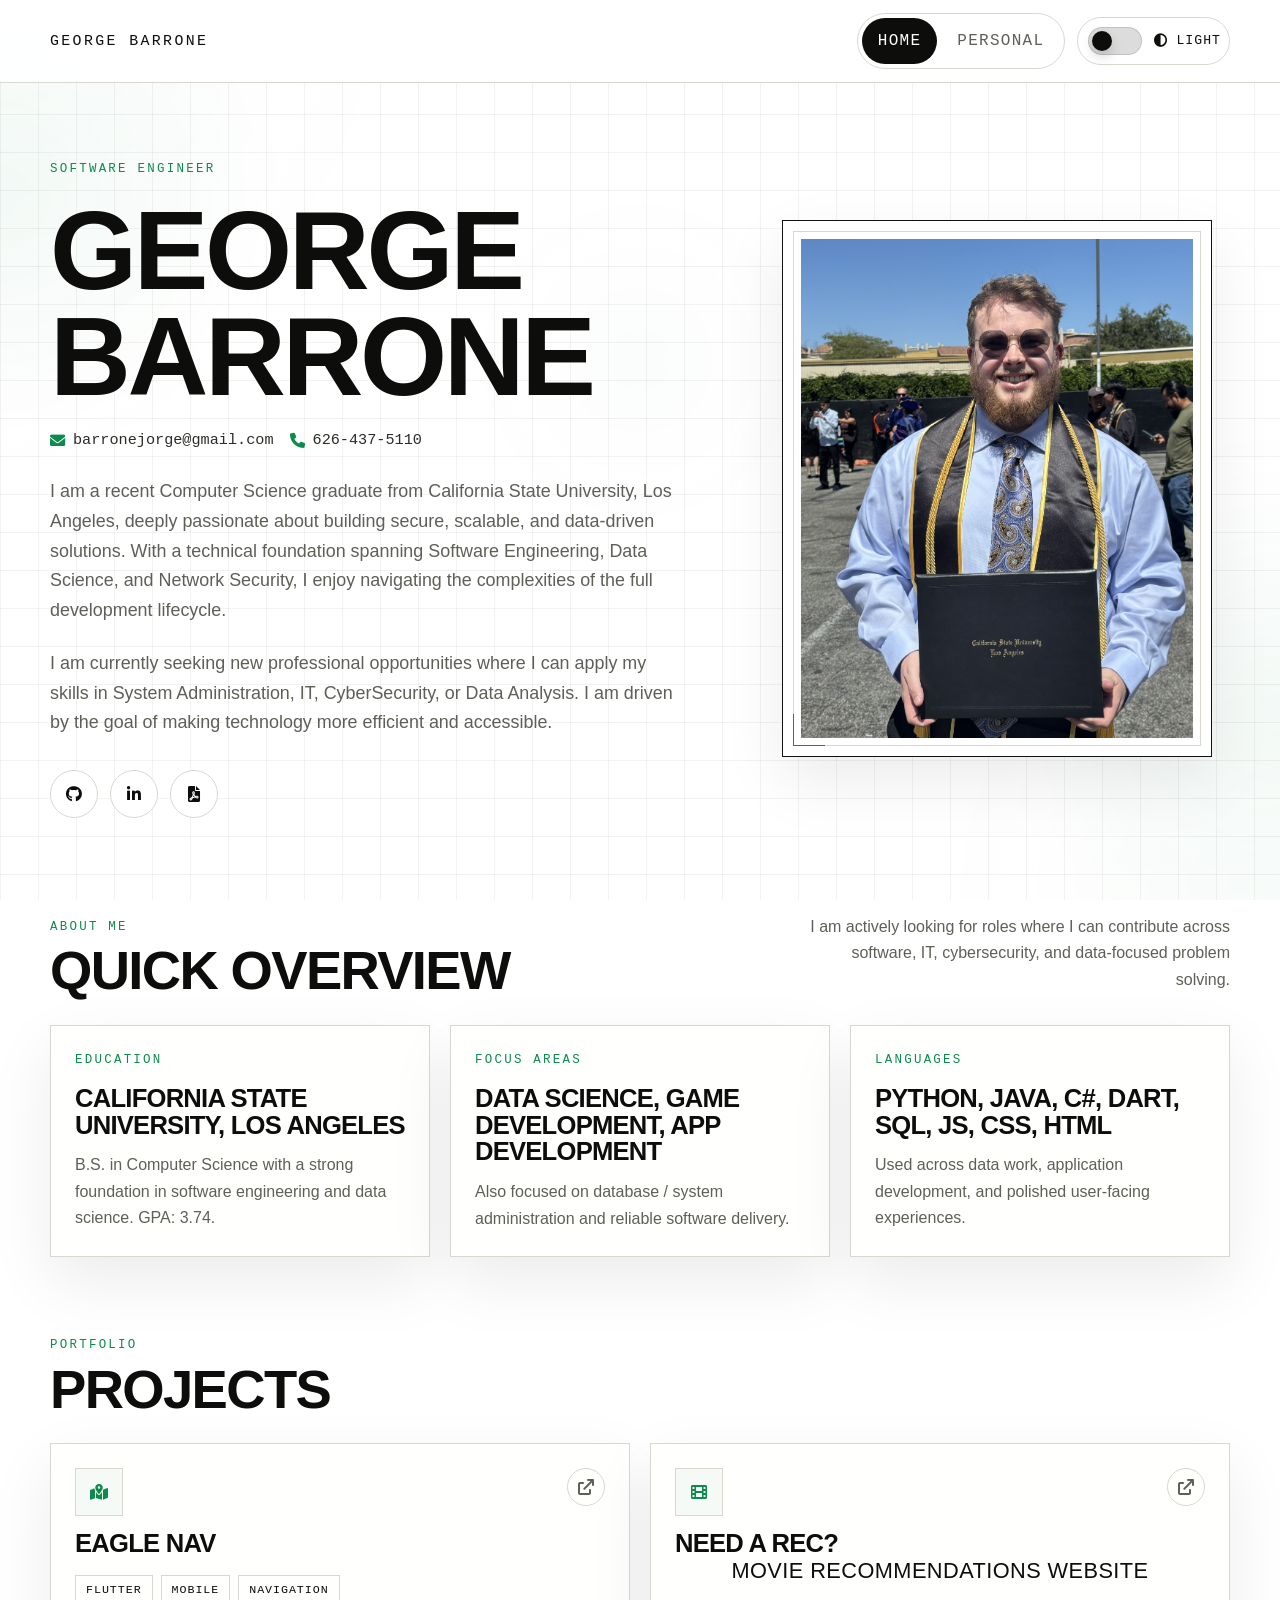
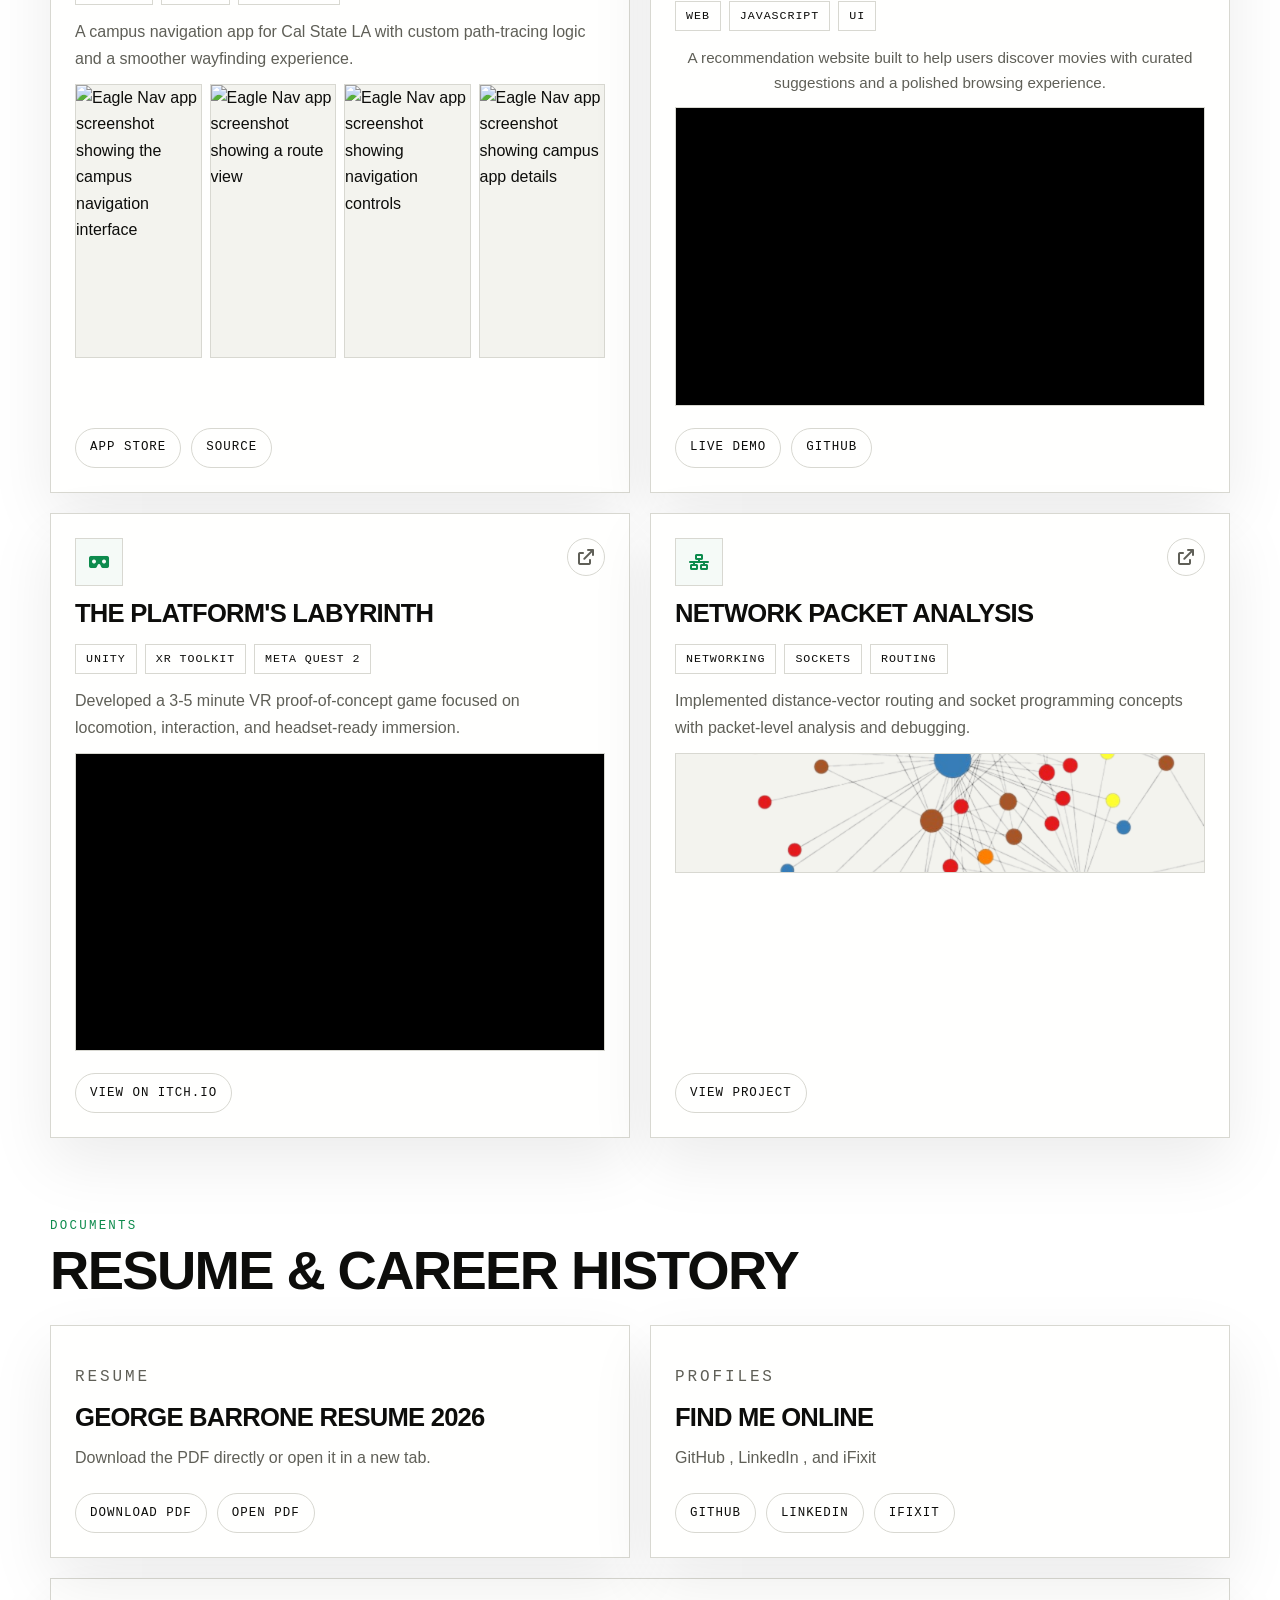
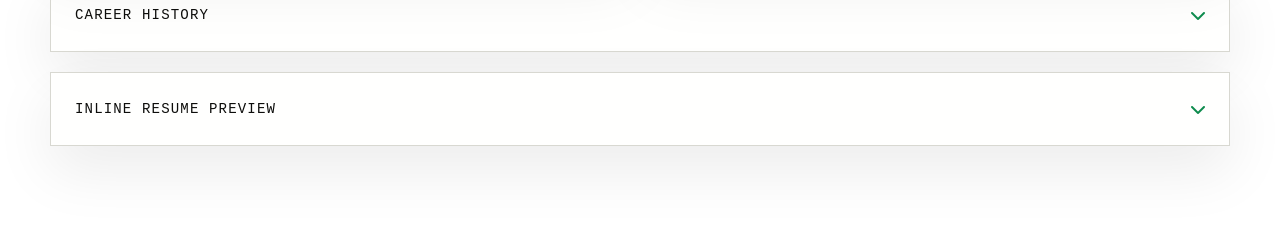
==== commit 6d47dcb2: "Update project image and Movie Recommendations styling" ====
--- a/index.html
+++ b/index.html
@@ -145,6 +145,65 @@
                     <article class="project-card">
                         <div class="project-card-header">
                             <div class="project-badge">
+                                <i class="fas fa-map-location-dot" aria-hidden="true"></i>
+                            </div>
+                            <a href="https://apps.apple.com/us/app/eaglenav/id6762229307" target="_blank" rel="noreferrer" class="project-link" aria-label="Open Eagle Nav on the App Store">
+                                <i class="fas fa-arrow-up-right-from-square" aria-hidden="true"></i>
+                            </a>
+                        </div>
+                        <h3>Eagle Nav</h3>
+                        <div class="tag-list" aria-label="Technologies used">
+                            <span>Flutter</span>
+                            <span>Mobile</span>
+                            <span>Navigation</span>
+                        </div>
+                        <p>A campus navigation app for Cal State LA with custom path-tracing logic and a smoother wayfinding experience.</p>
+                        <div class="app-screenshot-strip" aria-label="Eagle Nav app screenshots">
+                            <img src="https://is1-ssl.mzstatic.com/image/thumb/PurpleSource211/v4/1f/d5/40/1fd54081-7233-f9f3-6384-04230d125a33/IMG_1604.png/300x650bb.webp" alt="Eagle Nav app screenshot showing the campus navigation interface">
+                            <img src="https://is1-ssl.mzstatic.com/image/thumb/PurpleSource221/v4/58/f7/a3/58f7a364-f863-83c5-b04b-8e4ff1d6d97e/IMG_1605.png/300x650bb.webp" alt="Eagle Nav app screenshot showing a route view">
+                            <img src="https://is1-ssl.mzstatic.com/image/thumb/PurpleSource211/v4/59/54/5e/59545e26-1924-2234-6a54-e61f8693c000/IMG_1606.png/300x650bb.webp" alt="Eagle Nav app screenshot showing navigation controls">
+                            <img src="https://is1-ssl.mzstatic.com/image/thumb/PurpleSource221/v4/41/7f/0c/417f0cdf-9dd4-ff61-76c1-47e62bb2b5ca/IMG_1607.png/300x650bb.webp" alt="Eagle Nav app screenshot showing campus app details">
+                        </div>
+                        <div class="card-actions">
+                            <a href="https://apps.apple.com/us/app/eaglenav/id6762229307" target="_blank" rel="noreferrer">App Store</a>
+                            <a href="https://github.com/CSULA-EagleNav-Dev-Team/Eagle-Nav" target="_blank" rel="noreferrer">Source</a>
+                        </div>
+                    </article>
+
+                    <article class="project-card">
+                        <div class="project-card-header">
+                            <div class="project-badge">
+                                <i class="fas fa-film" aria-hidden="true"></i>
+                            </div>
+                            <a href="https://github.com/georgebarrone/MovieRecommendations" target="_blank" rel="noreferrer" class="project-link" aria-label="Open Movie Recommendations project on GitHub">
+                                <i class="fas fa-arrow-up-right-from-square" aria-hidden="true"></i>
+                            </a>
+                        </div>
+                        <h3>Need A Rec?<br><span class="project-subtitle">Movie Recommendations Website</span></h3>
+                        <div class="tag-list" aria-label="Technologies used">
+                            <span>Web</span>
+                            <span>JavaScript</span>
+                            <span>UI</span>
+                        </div>
+                        <p class="project-subtext">A recommendation website built to help users discover movies with curated suggestions and a polished browsing experience.</p>
+                        <div class="project-video">
+                            <iframe
+                                src="https://www.youtube.com/embed/VKgOCL5Gtcw"
+                                title="Need A Rec? Movie Recommendations Website demo video"
+                                loading="lazy"
+                                allow="accelerometer; autoplay; clipboard-write; encrypted-media; gyroscope; picture-in-picture; web-share"
+                                allowfullscreen>
+                            </iframe>
+                        </div>
+                        <div class="card-actions">
+                            <a href="https://georgebarrone.github.io/MovieRecommendations/" target="_blank" rel="noreferrer">Live Demo</a>
+                            <a href="https://github.com/georgebarrone/MovieRecommendations" target="_blank" rel="noreferrer">GitHub</a>
+                        </div>
+                    </article>
+
+                    <article class="project-card">
+                        <div class="project-card-header">
+                            <div class="project-badge">
                                 <i class="fas fa-vr-cardboard" aria-hidden="true"></i>
                             </div>
                             <a href="https://georgebarrone.itch.io/the-platforms-labyrinth" target="_blank" rel="noreferrer" class="project-link" aria-label="Open The Platform's Labyrinth">
@@ -175,55 +234,6 @@
                     <article class="project-card">
                         <div class="project-card-header">
                             <div class="project-badge">
-                                <i class="fas fa-map-location-dot" aria-hidden="true"></i>
-                            </div>
-                            <a href="https://apps.apple.com/us/app/eaglenav/id6762229307" target="_blank" rel="noreferrer" class="project-link" aria-label="Open Eagle Nav on the App Store">
-                                <i class="fas fa-arrow-up-right-from-square" aria-hidden="true"></i>
-                            </a>
-                        </div>
-                        <h3>Eagle Nav</h3>
-                        <div class="tag-list" aria-label="Technologies used">
-                            <span>Flutter</span>
-                            <span>Mobile</span>
-                            <span>Navigation</span>
-                        </div>
-                        <p>A campus navigation app for Cal State LA with custom path-tracing logic and a smoother wayfinding experience.</p>
-                        <div class="app-screenshot-strip" aria-label="Eagle Nav app screenshots">
-                            <img src="https://is1-ssl.mzstatic.com/image/thumb/PurpleSource211/v4/1f/d5/40/1fd54081-7233-f9f3-6384-04230d125a33/IMG_1604.png/300x650bb.webp" alt="Eagle Nav app screenshot showing the campus navigation interface">
-                            <img src="https://is1-ssl.mzstatic.com/image/thumb/PurpleSource221/v4/58/f7/a3/58f7a364-f863-83c5-b04b-8e4ff1d6d97e/IMG_1605.png/300x650bb.webp" alt="Eagle Nav app screenshot showing a route view">
-                            <img src="https://is1-ssl.mzstatic.com/image/thumb/PurpleSource211/v4/59/54/5e/59545e26-1924-2234-6a54-e61f8693c000/IMG_1606.png/300x650bb.webp" alt="Eagle Nav app screenshot showing navigation controls">
-                            <img src="https://is1-ssl.mzstatic.com/image/thumb/PurpleSource221/v4/41/7f/0c/417f0cdf-9dd4-ff61-76c1-47e62bb2b5ca/IMG_1607.png/300x650bb.webp" alt="Eagle Nav app screenshot showing campus app details">
-                        </div>
-                        <div class="card-actions">
-                            <a href="https://apps.apple.com/us/app/eaglenav/id6762229307" target="_blank" rel="noreferrer">App Store</a>
-                            <a href="https://github.com/CSULA-EagleNav-Dev-Team/Eagle-Nav" target="_blank" rel="noreferrer">Source</a>
-                        </div>
-                    </article>
-
-                    <article class="project-card">
-                        <div class="project-card-header">
-                            <div class="project-badge">
-                                <i class="fas fa-chart-column" aria-hidden="true"></i>
-                            </div>
-                            <a href="https://github.com/georgebarrone/DataScience_Project" target="_blank" rel="noreferrer" class="project-link" aria-label="Open Ensemble Rainfall Predictor">
-                                <i class="fas fa-arrow-up-right-from-square" aria-hidden="true"></i>
-                            </a>
-                        </div>
-                        <h3>Ensemble Rainfall Predictor</h3>
-                        <div class="tag-list" aria-label="Technologies used">
-                            <span>Python</span>
-                            <span>Random Forest</span>
-                            <span>AdaBoost</span>
-                        </div>
-                        <p>A data science project using ensemble models to classify rainfall patterns and compare predictive performance.</p>
-                        <div class="card-actions">
-                            <a href="https://github.com/georgebarrone/DataScience_Project" target="_blank" rel="noreferrer">View Project</a>
-                        </div>
-                    </article>
-
-                    <article class="project-card">
-                        <div class="project-card-header">
-                            <div class="project-badge">
                                 <i class="fas fa-network-wired" aria-hidden="true"></i>
                             </div>
                             <a href="https://github.com/georgebarrone/ProgrammingAssignment2" target="_blank" rel="noreferrer" class="project-link" aria-label="Open Network Packet Analysis">
@@ -237,6 +247,7 @@
                             <span>Routing</span>
                         </div>
                         <p>Implemented distance-vector routing and socket programming concepts with packet-level analysis and debugging.</p>
+                        <img src="./canvas.png" alt="Network Packet Analysis visualization" class="project-placeholder" loading="lazy">
                         <div class="card-actions">
                             <a href="https://github.com/georgebarrone/ProgrammingAssignment2" target="_blank" rel="noreferrer">View Project</a>
                         </div>
--- a/styles.css
+++ b/styles.css
@@ -1,25 +1,55 @@
 :root {
-    --bg: #3378a1;
-    --bg-soft: #1d70a1;
-    --surface: rgba(38, 22, 31, 0.58);
-    --surface-strong: rgba(48, 25, 38, 0.74);
-    --surface-wash: rgba(255, 247, 251, 0.13);
-    --line: rgba(255, 247, 251, 0.34);
-    --line-strong: rgba(255, 247, 251, 0.58);
-    --accent: #dff4ff;
-    --accent-deep: #0d4164;
-    --accent-soft: rgba(223, 244, 255, 0.18);
-    --text: #fff7fb;
-    --copy: #fff0f6;
-    --muted: #ffe4f3;
-    --shadow: rgba(13, 65, 100, 0.22);
-    --radius: 8px;
+    --radius: 22px;
+    --shadow-soft: 0 24px 60px var(--shadow);
+    --ambient-x: 50vw;
+    --ambient-y: 40vh;
+    --ambient-left-y: 22vh;
+    --ambient-right-y: 78vh;
+    --ambient-drift-x: 0px;
+    --ambient-drift-y: 0px;
+    --ambient-opacity: 0.55;
+}
+
+html[data-theme="light"] {
+    color-scheme: light;
+    --bg: #ffffff;
+    --bg-elevated: #f7f7f2;
+    --surface: #ffffff;
+    --surface-strong: #f3f3ee;
+    --text: #0d0d0b;
+    --muted: #5f5f57;
+    --muted-strong: #2b2b27;
+    --line: #11110e;
+    --line-soft: #d8d8d1;
+    --accent: #0d8b4d;
+    --accent-soft: rgba(13, 139, 77, 0.04);
+    --ambient-glow: rgba(13, 139, 77, 0.07);
+    --ambient-trace: rgba(13, 139, 77, 0.035);
+    --shadow: rgba(17, 17, 14, 0.08);
+    --grid-line: rgba(17, 17, 14, 0.05);
+}
+
+html[data-theme="dark"] {
+    color-scheme: dark;
+    --bg: #060606;
+    --bg-elevated: #0d0d0d;
+    --surface: #0b0b0b;
+    --surface-strong: #111111;
+    --text: #f5f4ec;
+    --muted: #b8b8ad;
+    --muted-strong: #dfded4;
+    --line: #f4f3ea;
+    --line-soft: #2b2b28;
+    --accent: #59ff90;
+    --accent-soft: rgba(89, 255, 144, 0.11);
+    --ambient-glow: rgba(89, 255, 144, 0.12);
+    --ambient-trace: rgba(89, 255, 144, 0.05);
+    --shadow: rgba(0, 0, 0, 0.28);
+    --grid-line: rgba(255, 255, 255, 0.05);
 }
 
 *, *::before, *::after {
     box-sizing: border-box;
-    margin: 0;
-    padding: 0;
 }
 
 html {
@@ -27,175 +57,202 @@
 }
 
 body {
+    margin: 0;
     min-height: 100vh;
     overflow-x: hidden;
     background: var(--bg);
     color: var(--text);
-    font-family: "DM Sans", sans-serif;
-    line-height: 1.7;
+    font-family: "Space Grotesk", sans-serif;
+    line-height: 1.65;
+    transition: background-color 0.25s ease, color 0.25s ease;
 }
 
 body::before {
     content: "";
     position: fixed;
     inset: 0;
-    z-index: 0;
+    z-index: -2;
+    background-image:
+        linear-gradient(to right, var(--grid-line) 1px, transparent 1px),
+        linear-gradient(to bottom, var(--grid-line) 1px, transparent 1px);
+    background-position: var(--ambient-drift-x) var(--ambient-drift-y);
+    background-size: 38px 38px;
     pointer-events: none;
-    opacity: 0.025;
-    background-image: url("data:image/svg+xml,%3Csvg viewBox='0 0 200 200' xmlns='http://www.w3.org/2000/svg'%3E%3Cfilter id='n'%3E%3CfeTurbulence type='fractalNoise' baseFrequency='0.75' numOctaves='4' stitchTiles='stitch'/%3E%3C/filter%3E%3Crect width='100%25' height='100%25' filter='url(%23n)'/%3E%3C/svg%3E");
+    will-change: background-position;
+}
+
+body::after {
+    content: "";
+    position: fixed;
+    inset: 0;
+    z-index: -1;
+    pointer-events: none;
+    background:
+        radial-gradient(circle 420px at 0 var(--ambient-left-y), var(--ambient-glow), transparent 68%),
+        radial-gradient(circle 420px at 100% var(--ambient-right-y), var(--ambient-glow), transparent 68%),
+        radial-gradient(circle 260px at var(--ambient-x) var(--ambient-y), var(--ambient-trace), transparent 72%),
+        radial-gradient(circle at top left, var(--accent-soft), transparent 28%),
+        radial-gradient(circle at bottom right, var(--accent-soft), transparent 24%);
+    opacity: var(--ambient-opacity);
+    will-change: background, opacity;
 }
 
 a {
     color: inherit;
+    text-decoration: none;
+}
+
+button,
+input,
+select,
+textarea {
+    font: inherit;
 }
 
 strong {
-    color: var(--text);
+    color: var(--muted-strong);
+}
+
+.site-topbar {
+    position: sticky;
+    top: 0;
+    z-index: 20;
+    backdrop-filter: blur(12px);
+    background: color-mix(in srgb, var(--bg) 90%, transparent);
+    border-bottom: 1px solid var(--line-soft);
+}
+
+.topbar-inner,
+.page-shell {
+    width: min(1180px, calc(100% - 40px));
+    margin: 0 auto;
+}
+
+.topbar-inner {
+    min-height: 82px;
+    display: flex;
+    align-items: center;
+    justify-content: space-between;
+    gap: 20px;
+}
+
+.brand,
+.eyebrow,
+.card-label,
+.tag-list span,
+.card-actions a,
+.action-link,
+.hero-contact,
+.view-switch button,
+.theme-toggle,
+.summary-title {
+    font-family: "IBM Plex Mono", monospace;
+}
+
+.brand {
+    display: inline-flex;
+    align-items: center;
+    gap: 12px;
+    font-size: 0.93rem;
     font-weight: 500;
-}
-
-.site-header {
-    position: relative;
-    z-index: 1;
-    border-bottom: 1px solid var(--line);
-    background: #1d70a1;
-}
-
-.header-inner {
-    width: min(1040px, calc(100% - 48px));
-    margin: 0 auto;
-    padding: 58px 0 36px;
-    display: grid;
-    grid-template-columns: auto minmax(0, 1fr) auto;
-    gap: 24px;
-    align-items: center;
-}
-
-.avatar-wrap {
-    width: 116px;
-    height: 116px;
+    letter-spacing: 0.16em;
+    text-transform: uppercase;
+}
+
+.topbar-actions {
+    display: flex;
+    align-items: center;
+    justify-content: flex-end;
+    gap: 12px;
+    flex-wrap: wrap;
+}
+
+.view-switch {
+    display: inline-flex;
+    align-items: center;
+    gap: 4px;
     padding: 4px;
-    border-radius: 50%;
-    background: linear-gradient(145deg, rgba(232, 167, 188, 0.85), rgba(255, 247, 251, 0.28));
-    box-shadow: 0 18px 42px var(--shadow);
-}
-
-.avatar-wrap img {
-    width: 100%;
-    height: 100%;
-    display: block;
-    border-radius: 50%;
-    object-fit: cover;
-    border: 3px solid #201820;
-}
-
-.identity {
-    min-width: 0;
-}
-
-.eyebrow,
-.section-heading p,
-.row-kicker {
-    color: var(--accent);
-    font-size: 0.76rem;
-    font-weight: 500;
-    letter-spacing: 0.13em;
-    text-transform: uppercase;
-}
-
-.identity h1 {
-    margin-top: 3px;
-    font-family: "Playfair Display", serif;
-    font-size: clamp(2.35rem, 6vw, 4.4rem);
-    font-weight: 700;
-    line-height: 0.98;
-}
-
-.tagline {
-    margin-top: 12px;
-    color: var(--muted);
-    font-size: 0.98rem;
-    font-weight: 300;
-}
-
-.header-actions {
-    display: flex;
-    gap: 10px;
-    justify-content: flex-end;
-}
-
-.header-actions a,
-.btn {
-    min-height: 38px;
-    display: inline-flex;
-    align-items: center;
-    justify-content: center;
-    gap: 8px;
-    padding: 8px 14px;
-    border: 1px solid var(--line);
-    border-radius: var(--radius);
-    background: rgba(13, 65, 100, 0.16);
-    color: var(--copy);
-    font-size: 0.86rem;
-    text-decoration: none;
-    transition: transform 0.2s ease, border-color 0.2s ease, background 0.2s ease, color 0.2s ease;
-    white-space: nowrap;
-}
-
-.header-actions a:hover,
-.btn:hover {
-    border-color: var(--line-strong);
-    background: rgba(223, 244, 255, 0.22);
-    color: var(--text);
-    transform: translateY(-1px);
-}
-
-.view-switch {
-    grid-column: 1 / -1;
-    justify-self: center;
-    display: inline-grid;
-    grid-template-columns: repeat(2, minmax(126px, 1fr));
-    gap: 4px;
-    padding: 5px;
-    border: 1px solid rgba(219, 240, 251, 0.42);
+    border: 1px solid var(--line-soft);
     border-radius: 999px;
-    background: rgba(17, 73, 112, 0.68);
-    box-shadow: inset 0 1px 0 rgba(255, 255, 255, 0.04);
+    background: color-mix(in srgb, var(--surface) 88%, transparent);
 }
 
 .view-switch button {
     border: 0;
+    background: transparent;
+    color: var(--muted);
     border-radius: 999px;
-    padding: 9px 18px;
-    display: inline-flex;
-    align-items: center;
-    justify-content: center;
+    padding: 10px 16px;
+    letter-spacing: 0.08em;
+    text-transform: uppercase;
+    cursor: pointer;
+    transition: background-color 0.2s ease, color 0.2s ease;
+}
+
+.view-switch button:hover {
+    color: var(--text);
+}
+
+.view-switch button[aria-selected="true"] {
+    background: var(--text);
+    color: var(--bg);
+}
+
+.theme-toggle {
+    display: inline-flex;
+    align-items: center;
+    gap: 12px;
+    min-height: 48px;
+    padding: 6px 8px 6px 10px;
+    border: 1px solid var(--line-soft);
+    border-radius: 999px;
+    background: color-mix(in srgb, var(--surface) 92%, transparent);
+    color: var(--text);
+    cursor: pointer;
+    transition: border-color 0.2s ease, transform 0.2s ease;
+}
+
+.theme-toggle:hover {
+    border-color: var(--line);
+    transform: translateY(-1px);
+}
+
+.theme-toggle-track {
+    position: relative;
+    width: 54px;
+    height: 28px;
+    border-radius: 999px;
+    background: color-mix(in srgb, var(--text) 14%, transparent);
+    border: 1px solid color-mix(in srgb, var(--text) 12%, transparent);
+}
+
+.theme-toggle-thumb {
+    position: absolute;
+    top: 3px;
+    left: 3px;
+    width: 20px;
+    height: 20px;
+    border-radius: 50%;
+    background: var(--text);
+    box-shadow: 0 6px 12px rgba(0, 0, 0, 0.16);
+    transition: transform 0.22s ease;
+}
+
+html[data-theme="dark"] .theme-toggle-thumb {
+    transform: translateX(26px);
+}
+
+.theme-toggle-copy {
+    display: inline-flex;
+    align-items: center;
     gap: 8px;
-    background: transparent;
-    color: #d8effb;
-    cursor: pointer;
-    font: inherit;
-    font-size: 0.86rem;
-    transition: background 0.2s ease, color 0.2s ease, box-shadow 0.2s ease;
-}
-
-.view-switch button:hover {
-    background: rgba(255, 255, 255, 0.12);
-    color: var(--text);
-}
-
-.view-switch button[aria-selected="true"] {
-    color: #0d4164;
-    background: linear-gradient(135deg, #dff4ff, #8ec9e8);
-    box-shadow: 0 8px 22px rgba(13, 65, 100, 0.22);
+    font-size: 0.82rem;
+    letter-spacing: 0.08em;
+    text-transform: uppercase;
 }
 
 .page-shell {
-    position: relative;
-    z-index: 1;
-    width: min(1040px, calc(100% - 48px));
-    margin: 0 auto;
-    padding: 58px 0 88px;
+    padding: 42px 0 88px;
 }
 
 .view-panel[hidden] {
@@ -203,10 +260,10 @@
 }
 
 .view-panel.is-active {
-    animation: viewIn 0.28s ease both;
-}
-
-@keyframes viewIn {
+    animation: panel-in 0.28s ease both;
+}
+
+@keyframes panel-in {
     from {
         opacity: 0;
         transform: translateY(10px);
@@ -217,546 +274,710 @@
     }
 }
 
-.intro-section {
-    display: block;
-    padding-bottom: 54px;
-    border-bottom: 1px solid var(--line);
-}
-
-.intro-section .section-heading {
-    max-width: none;
-    text-align: center;
-}
-
-.section-heading {
-    max-width: 400px;
-}
-
-.section-heading:not(.compact) {
-    padding-top: 8px;
-}
-
-.section-heading h2 {
-    margin-top: 8px;
-    font-family: "Playfair Display", serif;
-    font-size: clamp(2rem, 5vw, 3.15rem);
-    font-weight: 600;
-    line-height: 1.04;
-}
-
-.section-heading.compact {
-    display: flex;
-    align-items: end;
-    justify-content: center;
-    gap: 24px;
-    max-width: none;
-    margin-bottom: 16px;
-    text-align: center;
-}
-
-.section-heading.compact h2 {
-    font-size: clamp(1.55rem, 4vw, 2.2rem);
-    line-height: 1.1;
-}
-
-.intro-copy {
+.hero-section {
+    display: grid;
+    grid-template-columns: minmax(0, 1.1fr) minmax(300px, 0.82fr);
+    gap: clamp(34px, 7vw, 90px);
+    align-items: center;
+    padding: 34px 0 18px;
+}
+
+.eyebrow,
+.card-label {
+    margin: 0;
+    color: var(--accent);
+    font-size: 0.78rem;
+    font-weight: 500;
+    letter-spacing: 0.18em;
+    text-transform: uppercase;
+}
+
+.hero-copy h1,
+.hero-copy h2,
+.section-intro h2,
+.project-card h3,
+.info-card h3,
+.experience-card h3,
+.utility-card h3 {
+    margin: 0;
+    font-family: "Archivo Black", sans-serif;
+    text-transform: uppercase;
+    line-height: 0.95;
+    letter-spacing: -0.03em;
+}
+
+.hero-copy h1 {
+    margin-top: 18px;
+    font-size: clamp(3.8rem, 10vw, 7rem);
+}
+
+.hero-copy h2 {
+    margin-top: 18px;
+    font-size: clamp(2.8rem, 8vw, 5.2rem);
+}
+
+.hero-contact {
+    display: flex;
+    flex-wrap: wrap;
+    gap: 10px 16px;
+    margin-top: 18px;
+    color: var(--muted-strong);
+    font-size: 0.95rem;
+}
+
+.hero-contact a {
+    display: inline-flex;
+    align-items: center;
+    gap: 8px;
+    min-width: 0;
+}
+
+.hero-contact i {
+    color: var(--accent);
+}
+
+.hero-lead,
+.section-copy,
+.info-card p:not(.card-label),
+.project-card p,
+.experience-card p,
+.utility-card p,
+.personal-copy {
+    color: var(--muted);
+    font-size: 1rem;
+}
+
+.hero-lead {
+    max-width: 640px;
+    margin: 24px 0 0;
+    font-size: 1.12rem;
+}
+
+.personal-copy {
+    margin-top: 16px;
+    max-width: 640px;
+}
+
+.hero-list {
+    display: grid;
+    gap: 18px;
+    margin: 28px 0 0;
+    padding: 0;
+    list-style: none;
     max-width: 680px;
-    margin: 0 auto;
-    padding-top: 18px;
-}
-
-.intro-copy p,
-.personal-story p {
-    color: var(--copy);
-    font-size: 1.02rem;
-    font-weight: 300;
-    line-height: 1.85;
-}
-
-.intro-copy p + p,
-.personal-story p + p {
-    margin-top: 18px;
-}
-
-.about-languages {
-    margin-top: 24px;
-    text-align: center;
-}
-
-.about-languages .row-kicker {
-    margin-bottom: 8px;
-}
-
-.section-block {
-    padding: 54px 0 0;
-}
-
-.education-list,
-.project-list,
-.work-list,
-.prompt-list {
-    border-top: 1px solid var(--line);
-}
-
-.education-row,
-.project-entry,
-.work-item,
-.prompt-row {
-    border-bottom: 1px solid var(--line);
-}
-
-.education-row {
+}
+
+.hero-list li {
     display: grid;
     grid-template-columns: auto 1fr;
-    gap: 18px;
+    gap: 14px;
     align-items: start;
-    padding: 24px 0;
-}
-
-.row-icon,
-.summary-icon {
-    width: 42px;
-    height: 42px;
+}
+
+.list-marker {
     display: inline-flex;
     align-items: center;
     justify-content: center;
-    border-radius: var(--radius);
-    background: var(--accent-soft);
+    min-width: 24px;
+    padding-top: 1px;
     color: var(--accent);
-}
-
-.education-row h3,
-.project-content h3,
-.work-header h3,
-.prompt-row h3 {
-    color: var(--text);
-    font-family: "Playfair Display", serif;
-    font-size: 1.18rem;
+    font-family: "IBM Plex Mono", monospace;
+    font-size: 1rem;
     font-weight: 600;
-    line-height: 1.2;
-}
-
-.education-row p:not(.row-kicker),
-.project-content p,
-.work-header p,
-.prompt-row p {
+}
+
+.hero-list strong {
+    display: block;
+    margin-bottom: 4px;
+    font-size: 1rem;
+}
+
+.hero-list p {
+    margin: 0;
     color: var(--muted);
-    font-size: 0.92rem;
-    font-weight: 300;
-}
-
-.project-entry {
-    display: grid;
-    grid-template-columns: minmax(190px, 0.56fr) minmax(0, 1fr);
-    gap: clamp(20px, 4vw, 42px);
-    align-items: center;
-    padding: 30px 0;
-}
-
-.feature-project {
-    grid-template-columns: minmax(280px, 0.92fr) minmax(0, 1fr);
-}
-
-.project-visual {
-    overflow: hidden;
-    border-radius: var(--radius);
+}
+
+.hero-actions {
+    display: flex;
+    align-items: center;
+    flex-wrap: wrap;
+    gap: 12px;
+    margin-top: 32px;
+}
+
+.action-link,
+.icon-link,
+.project-link,
+.card-actions a,
+.resume-drawer summary {
+    transition: transform 0.2s ease, border-color 0.2s ease, background-color 0.2s ease, color 0.2s ease;
+}
+
+.action-link,
+.icon-link,
+.project-link,
+.card-actions a {
+    border: 1px solid var(--line-soft);
+}
+
+.action-link,
+.icon-link {
+    min-height: 48px;
+    display: inline-flex;
+    align-items: center;
+    justify-content: center;
+    border-radius: 999px;
     background: var(--surface);
-    box-shadow: 0 18px 42px rgba(0, 0, 0, 0.2);
-}
-
-.video-visual {
+    box-shadow: 0 0 0 1px rgba(255, 255, 255, 0);
+}
+
+.action-link {
+    padding: 0 20px;
+    font-size: 0.84rem;
+    font-weight: 500;
+    letter-spacing: 0.1em;
+    text-transform: uppercase;
+}
+
+.action-link-primary {
+    background: var(--text);
+    color: var(--bg);
+    border-color: var(--text);
+}
+
+.icon-link {
+    width: 48px;
+    font-size: 1rem;
+}
+
+.action-link:hover,
+.icon-link:hover,
+.card-actions a:hover,
+.project-link:hover,
+.resume-drawer summary:hover {
+    transform: translateY(-1px);
+    border-color: var(--line);
+}
+
+.hero-visual {
+    display: flex;
+    justify-content: center;
+}
+
+.portrait-frame {
     position: relative;
-    aspect-ratio: 16 / 9;
-}
-
-.video-visual iframe {
+    width: min(100%, 430px);
+    aspect-ratio: 4 / 5;
+    padding: 18px;
+    border: 1px solid var(--line);
+    background: var(--surface);
+    box-shadow: var(--shadow-soft);
+}
+
+.portrait-frame::before,
+.portrait-frame::after {
+    content: "";
     position: absolute;
-    inset: 0;
-    width: 100%;
-    height: 100%;
-    border: 0;
-}
-
-.icon-visual {
-    min-height: 160px;
-    display: flex;
-    align-items: center;
-    justify-content: center;
-    color: var(--text);
-    font-size: 2.4rem;
-}
-
-.map-bg {
-    background: linear-gradient(135deg, #24302d, #3e4a41);
-    color: #c7d7ca;
-}
-
-.chart-bg {
-    background: linear-gradient(135deg, #30242b, #49333e);
-    color: #efb5c8;
-}
-
-.net-bg {
-    background: linear-gradient(135deg, #20242c, #343540);
-    color: #d9c8d0;
-}
-
-.project-content {
-    min-width: 0;
-}
-
-.project-content h3 {
-    margin-top: 6px;
-    font-size: clamp(1.28rem, 3vw, 1.72rem);
-}
-
-.project-content p:not(.row-kicker) {
-    max-width: 620px;
-    margin-top: 9px;
-    line-height: 1.75;
-}
-
-.btn-row {
-    display: flex;
-    flex-wrap: wrap;
-    gap: 9px;
-    margin-top: 18px;
-}
-
-.btn.btn-primary {
-    border-color: transparent;
-    background: linear-gradient(135deg, #dff4ff, #8ec9e8);
-    color: #0d4164;
-    font-weight: 500;
-}
-
-.btn.btn-primary:hover {
-    color: #0d4164;
-    background: linear-gradient(135deg, #eefaff, #a8d8ee);
-}
-
-.accordion {
-    border: 1px solid var(--line);
-    border-radius: var(--radius);
-    overflow: hidden;
-    background: rgba(38, 22, 31, 0.36);
-    box-shadow: 0 14px 34px rgba(74, 16, 35, 0.12);
-}
-
-.accordion + .accordion {
-    margin-top: 16px;
-}
-
-.accordion summary {
-    min-height: 76px;
-    display: flex;
-    align-items: center;
-    justify-content: space-between;
-    gap: 18px;
-    padding: 16px 20px;
-    cursor: pointer;
-    list-style: none;
-    user-select: none;
-}
-
-.accordion summary::-webkit-details-marker {
-    display: none;
-}
-
-.accordion summary:hover .title {
-    color: var(--accent);
-}
-
-.summary-left {
-    display: inline-flex;
-    align-items: center;
-    gap: 14px;
-    min-width: 0;
-}
-
-.summary-text {
-    display: grid;
-    gap: 1px;
-    min-width: 0;
-}
-
-.summary-text .title {
-    color: var(--text);
-    font-family: "Playfair Display", serif;
-    font-size: 1.12rem;
-    font-weight: 600;
-    transition: color 0.2s ease;
-}
-
-.summary-text .sub {
-    color: var(--muted);
-    font-size: 0.82rem;
-    font-weight: 300;
-}
-
-.chevron {
-    color: var(--accent);
-    font-size: 0.82rem;
-    transition: transform 0.24s ease;
-}
-
-.accordion[open] .chevron {
-    transform: rotate(180deg);
-}
-
-.work-list {
-    padding: 0 20px 14px;
-}
-
-.work-item {
-    padding: 26px 0;
-}
-
-.work-header {
-    display: flex;
-    align-items: baseline;
-    justify-content: space-between;
-    gap: 18px;
-    margin-bottom: 12px;
-}
-
-.work-header h3 {
-    font-size: 1.08rem;
-}
-
-.work-header p {
-    flex-shrink: 0;
-    text-align: right;
-}
-
-.work-header p span {
-    color: var(--accent);
-}
-
-.work-item ul {
-    display: grid;
-    gap: 7px;
-    padding: 0;
-    list-style: none;
-}
-
-.work-item li {
-    color: var(--copy);
-    font-size: 0.9rem;
-    font-weight: 300;
-    line-height: 1.65;
-}
-
-.work-item li::before {
-    content: "- ";
-    color: var(--accent);
-}
-
-.resume-panel {
-    padding: 6px 20px 26px;
-}
-
-.resume-frame {
-    width: 100%;
-    min-height: 620px;
-    height: 78vh;
-    max-height: 900px;
-    margin-top: 18px;
-    border: 1px solid var(--line);
-    border-radius: var(--radius);
-    background: #1c151b;
-}
-
-.resume-fallback {
-    padding: 24px;
-    color: var(--muted);
-    font-size: 0.9rem;
-}
-
-.personal-hero {
-    display: grid;
-    grid-template-columns: minmax(280px, 0.78fr) minmax(0, 1fr);
-    gap: clamp(28px, 6vw, 72px);
-    align-items: center;
-    padding-bottom: 54px;
-    border-bottom: 1px solid var(--line);
-}
-
-.personal-photo {
-    overflow: hidden;
-    border-radius: var(--radius);
-    aspect-ratio: 4 / 5;
-    background: var(--surface-strong);
-    box-shadow: 0 20px 48px rgba(0, 0, 0, 0.28);
-}
-
-.personal-photo img {
+    inset: 10px;
+    border: 1px solid var(--line-soft);
+    pointer-events: none;
+}
+
+.portrait-frame::after {
+    inset: auto auto 10px 10px;
+    width: 32px;
+    height: 32px;
+    border-right: 0;
+    border-top: 0;
+    border-left: 1px solid var(--accent);
+    border-bottom: 1px solid var(--accent);
+}
+
+.portrait-frame img {
     width: 100%;
     height: 100%;
     display: block;
     object-fit: cover;
 }
 
-.personal-story h2 {
-    margin: 8px 0 18px;
-    font-family: "Playfair Display", serif;
-    font-size: clamp(2rem, 6vw, 4rem);
-    line-height: 1;
-}
-
-.interest-tags {
-    display: flex;
-    flex-wrap: wrap;
-    gap: 9px;
-    margin-top: 24px;
-}
-
-.interest-tags span {
-    min-height: 34px;
-    display: inline-flex;
-    align-items: center;
+.section-block {
+    padding-top: 78px;
+}
+
+.section-intro {
+    display: flex;
+    flex-direction: column;
+    gap: 16px;
+    margin-bottom: 28px;
+}
+
+.section-intro h2 {
+    margin-top: 8px;
+    font-size: clamp(2rem, 5vw, 3.4rem);
+}
+
+.section-intro-split {
+    flex-direction: row;
+    align-items: end;
+    justify-content: space-between;
+    gap: 24px;
+}
+
+.section-intro-split > * {
+    flex: 1 1 0;
+}
+
+.section-copy {
+    max-width: 420px;
+    margin: 0 0 4px auto;
+    text-align: right;
+}
+
+.summary-grid,
+.project-grid,
+.experience-grid,
+.utility-grid {
+    display: grid;
+    gap: 20px;
+}
+
+.summary-grid {
+    grid-template-columns: repeat(3, minmax(0, 1fr));
+}
+
+.project-grid {
+    grid-template-columns: repeat(2, minmax(0, 1fr));
+}
+
+.experience-grid {
+    grid-template-columns: repeat(2, minmax(0, 1fr));
+}
+
+.utility-grid {
+    grid-template-columns: repeat(2, minmax(0, 1fr));
+}
+
+.info-card,
+.project-card,
+.experience-card,
+.utility-card,
+.resume-drawer {
+    border: 1px solid var(--line-soft);
+    background: color-mix(in srgb, var(--surface) 94%, var(--bg-elevated));
+    box-shadow: var(--shadow-soft);
+}
+
+.info-card,
+.project-card,
+.experience-card,
+.utility-card {
+    padding: 24px;
+}
+
+.info-card h3,
+.project-card h3,
+.experience-card h3,
+.utility-card h3 {
+    margin-top: 14px;
+    font-size: clamp(1.15rem, 2vw, 1.75rem);
+    line-height: 1.05;
+}
+
+.project-card h3 .project-subtitle {
+    display: block;
+    text-align: center;
+    font-size: 0.85em;
+    font-weight: 400;
+    margin-top: 0.15em;
+    letter-spacing: 0.02em;
+}
+
+.info-card p:not(.card-label),
+.project-card p,
+.experience-card p,
+.utility-card p {
+    margin: 14px 0 0;
+}
+
+.project-card .project-subtext {
+    text-align: center;
+    font-size: 0.95rem;
+}
+
+.project-video {
+    width: 100%;
+    aspect-ratio: 16 / 9;
+    margin-top: 12px;
+    margin-bottom: 0;
+    overflow: hidden;
+    border: 1px solid var(--line-soft);
+    background: var(--surface-strong);
+}
+
+.project-video iframe,
+.project-video video {
+    width: 100%;
+    height: 100%;
+    display: block;
+    border: 0;
+    object-fit: contain;
+    background: black;
+}
+
+.project-placeholder {
+    width: 100%;
+    display: block;
+    margin-top: 12px;
+    margin-bottom: 0;
+    height: 120px;
+    object-fit: cover;
+    border: 1px solid var(--line-soft);
+    background: var(--surface-strong);
+}
+
+.app-screenshot-strip {
+    display: grid;
+    grid-template-columns: repeat(4, minmax(0, 1fr));
     gap: 8px;
-    padding: 6px 12px;
-    border-radius: 999px;
-    background: var(--surface-wash);
-    color: var(--copy);
-    font-size: 0.84rem;
-}
-
-.interest-tags i {
+    margin-top: 12px;
+    margin-bottom: 0;
+}
+
+.app-screenshot-strip img {
+    width: 100%;
+    aspect-ratio: 9 / 19.5;
+    display: block;
+    object-fit: cover;
+    border: 1px solid var(--line-soft);
+    background: var(--surface-strong);
+}
+
+.project-card,
+.utility-card {
+    display: flex;
+    flex-direction: column;
+}
+
+.project-card:hover,
+.experience-card:hover,
+.info-card:hover,
+.utility-card:hover {
+    border-color: color-mix(in srgb, var(--accent) 55%, var(--line-soft));
+}
+
+.project-card-header {
+    display: flex;
+    align-items: start;
+    justify-content: space-between;
+    gap: 18px;
+}
+
+.project-badge {
+    width: 48px;
+    height: 48px;
+    display: inline-flex;
+    align-items: center;
+    justify-content: center;
+    border: 1px solid var(--line-soft);
+    background: var(--accent-soft);
     color: var(--accent);
-}
-
-.prompt-list {
-    display: grid;
-    grid-template-columns: repeat(2, minmax(0, 1fr));
-    gap: 0;
-}
-
-.prompt-row {
-    display: grid;
-    grid-template-columns: auto 1fr;
-    gap: 16px;
-    padding: 26px 0;
-}
-
-.prompt-row:nth-child(odd) {
-    padding-right: 28px;
-}
-
-.prompt-row:nth-child(even) {
-    padding-left: 28px;
-}
-
-.prompt-row > i {
+    font-size: 1rem;
+}
+
+.project-link {
     width: 38px;
     height: 38px;
     display: inline-flex;
     align-items: center;
     justify-content: center;
-    border-radius: var(--radius);
-    background: var(--accent-soft);
+    border-radius: 999px;
+    color: var(--muted);
+    background: transparent;
+}
+
+.tag-list {
+    display: flex;
+    flex-wrap: wrap;
+    gap: 8px;
+    margin-top: 18px;
+}
+
+.tag-list span {
+    min-height: 30px;
+    display: inline-flex;
+    align-items: center;
+    padding: 0 10px;
+    border: 1px solid var(--line-soft);
+    font-size: 0.73rem;
+    letter-spacing: 0.08em;
+    text-transform: uppercase;
+}
+
+.card-actions {
+    display: flex;
+    flex-wrap: wrap;
+    gap: 10px;
+    margin-top: auto;
+    padding-top: 22px;
+}
+
+.card-actions a {
+    min-height: 40px;
+    display: inline-flex;
+    align-items: center;
+    justify-content: center;
+    padding: 0 14px;
+    border-radius: 999px;
+    background: transparent;
+    font-size: 0.78rem;
+    letter-spacing: 0.08em;
+    text-transform: uppercase;
+}
+
+.experience-meta {
+    font-family: "IBM Plex Mono", monospace;
+    font-size: 0.84rem;
+    letter-spacing: 0.04em;
+}
+
+.detail-list {
+    display: grid;
+    gap: 10px;
+    margin: 18px 0 0;
+    padding: 0;
+    list-style: none;
+}
+
+.detail-list li {
+    position: relative;
+    padding-left: 18px;
+    color: var(--muted);
+}
+
+.detail-list li::before {
+    content: "";
+    position: absolute;
+    top: 0.72em;
+    left: 0;
+    width: 8px;
+    height: 1px;
+    background: var(--accent);
+}
+
+.resume-drawer {
+    margin-top: 20px;
+}
+
+.resume-drawer summary {
+    min-height: 72px;
+    display: flex;
+    align-items: center;
+    justify-content: space-between;
+    gap: 20px;
+    padding: 0 24px;
+    cursor: pointer;
+    list-style: none;
+}
+
+.resume-drawer summary::-webkit-details-marker {
+    display: none;
+}
+
+.summary-title {
+    font-size: 0.88rem;
+    letter-spacing: 0.08em;
+    text-transform: uppercase;
+}
+
+.resume-drawer i {
     color: var(--accent);
-}
-
-.prompt-row p {
-    margin-top: 7px;
-    line-height: 1.65;
+    transition: transform 0.2s ease;
+}
+
+.resume-drawer[open] i {
+    transform: rotate(180deg);
+}
+
+.resume-panel {
+    padding: 0 24px 24px;
+}
+
+.resume-frame {
+    width: 100%;
+    min-height: 560px;
+    height: 74vh;
+    border: 1px solid var(--line-soft);
+    background: var(--surface);
+}
+
+.resume-fallback {
+    padding: 24px;
+    color: var(--muted);
+}
+
+.interest-strip {
+    display: flex;
+    flex-wrap: wrap;
+    gap: 10px;
+    margin-top: 22px;
+}
+
+.interest-strip span {
+    min-height: 38px;
+    display: inline-flex;
+    align-items: center;
+    gap: 8px;
+    padding: 0 14px;
+    border: 1px solid var(--line-soft);
+    border-radius: 999px;
+    color: var(--muted-strong);
+    background: color-mix(in srgb, var(--surface) 86%, var(--accent-soft));
+    font-family: "IBM Plex Mono", monospace;
+    font-size: 0.78rem;
+    letter-spacing: 0.06em;
+    text-transform: uppercase;
+}
+
+.interest-strip i {
+    color: var(--accent);
+}
+
+.personal-grid {
+    grid-template-columns: repeat(3, minmax(0, 1fr));
+}
+
+@media (max-width: 1080px) {
+    .hero-section {
+        grid-template-columns: 1fr;
+    }
+
+    .hero-visual {
+        justify-content: flex-start;
+    }
+
+    .section-intro-split {
+        flex-direction: column;
+        align-items: start;
+    }
+
+    .section-copy {
+        margin: 0;
+        max-width: 100%;
+        text-align: left;
+    }
+
+    .summary-grid {
+        grid-template-columns: 1fr;
+    }
+
+    .personal-grid {
+        grid-template-columns: 1fr;
+    }
 }
 
 @media (max-width: 860px) {
-    .header-inner {
+    .topbar-inner {
+        padding: 16px 0;
+        align-items: flex-start;
+        flex-direction: column;
+    }
+
+    .topbar-actions {
+        width: 100%;
+        justify-content: space-between;
+    }
+
+    .view-switch,
+    .theme-toggle {
+        flex: 1 1 auto;
+    }
+
+    .project-grid,
+    .experience-grid,
+    .utility-grid {
         grid-template-columns: 1fr;
-        justify-items: center;
-        text-align: center;
-    }
-
-    .header-actions {
-        justify-content: center;
-        flex-wrap: wrap;
-    }
-
-    .intro-section,
-    .personal-hero {
-        grid-template-columns: 1fr;
-    }
-
-    .project-entry,
-    .feature-project {
-        grid-template-columns: 1fr;
-    }
-
-    .project-visual {
+    }
+
+    .portrait-frame {
         width: min(100%, 520px);
     }
-
-    .work-header {
-        display: block;
-    }
-
-    .work-header p {
-        margin-top: 3px;
-        text-align: left;
-    }
 }
 
 @media (max-width: 640px) {
-    .header-inner,
+    .topbar-inner,
     .page-shell {
-        width: min(100% - 32px, 1040px);
-    }
-
-    .header-inner {
-        padding-top: 42px;
-    }
-
-    .avatar-wrap {
-        width: 102px;
-        height: 102px;
+        width: min(100% - 24px, 1180px);
+    }
+
+    .brand {
+        font-size: 0.82rem;
+        letter-spacing: 0.12em;
+    }
+
+    .topbar-actions {
+        flex-direction: column;
+        align-items: stretch;
     }
 
     .view-switch {
         width: 100%;
+        justify-content: stretch;
+    }
+
+    .view-switch button {
+        flex: 1 1 0;
+        justify-content: center;
+    }
+
+    .theme-toggle {
+        justify-content: center;
+    }
+
+    .hero-copy h1 {
+        font-size: clamp(3rem, 18vw, 4.5rem);
+    }
+
+    .hero-copy h2,
+    .section-intro h2 {
+        font-size: clamp(2rem, 12vw, 3rem);
+    }
+
+    .hero-actions {
+        gap: 10px;
+    }
+
+    .action-link {
+        width: 100%;
+    }
+
+    .icon-link {
+        flex: 1 1 0;
+    }
+
+    .portrait-frame {
+        padding: 14px;
+    }
+
+    .info-card,
+    .project-card,
+    .experience-card,
+    .utility-card {
+        padding: 20px;
+    }
+
+    .resume-drawer summary,
+    .resume-panel {
+        padding-left: 18px;
+        padding-right: 18px;
+    }
+
+    .resume-frame {
+        min-height: 430px;
+        height: 65vh;
+    }
+
+    .app-screenshot-strip {
         grid-template-columns: repeat(2, minmax(0, 1fr));
-    }
-
-    .view-switch button {
-        padding-inline: 10px;
-    }
-
-    .section-heading.compact {
-        display: block;
-    }
-
-    .education-row {
-        grid-template-columns: 1fr;
-    }
-
-    .icon-visual {
-        min-height: 132px;
-    }
-
-    .accordion summary {
-        align-items: flex-start;
-    }
-
-    .summary-left {
-        align-items: flex-start;
-    }
-
-    .resume-frame {
-        min-height: 460px;
-        height: 70vh;
-    }
-
-    .prompt-list {
-        grid-template-columns: 1fr;
-    }
-
-    .prompt-row:nth-child(odd),
-    .prompt-row:nth-child(even) {
-        padding-left: 0;
-        padding-right: 0;
     }
 }
 
@@ -764,9 +985,9 @@
     *,
     *::before,
     *::after {
+        animation-duration: 0.01ms !important;
+        animation-iteration-count: 1 !important;
         scroll-behavior: auto !important;
         transition-duration: 0.01ms !important;
-        animation-duration: 0.01ms !important;
-        animation-iteration-count: 1 !important;
-    }
-}
+    }
+}
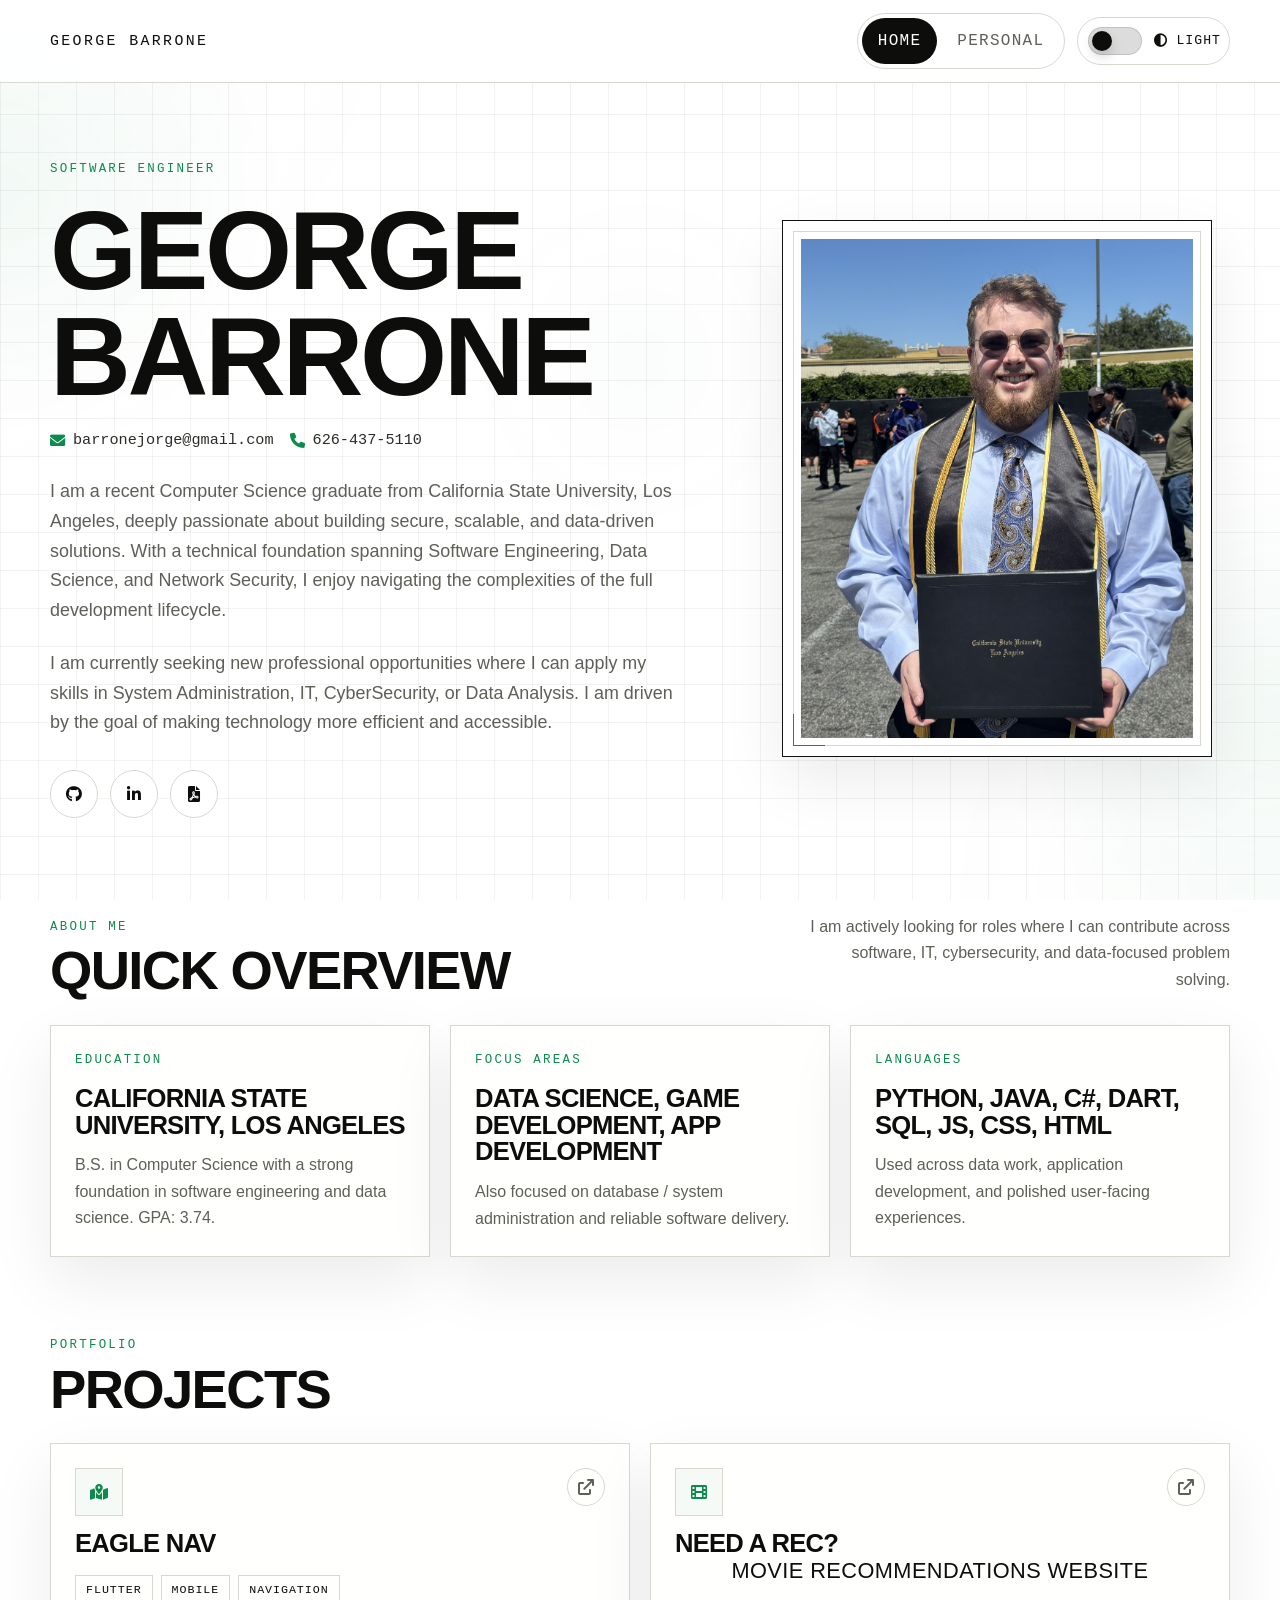
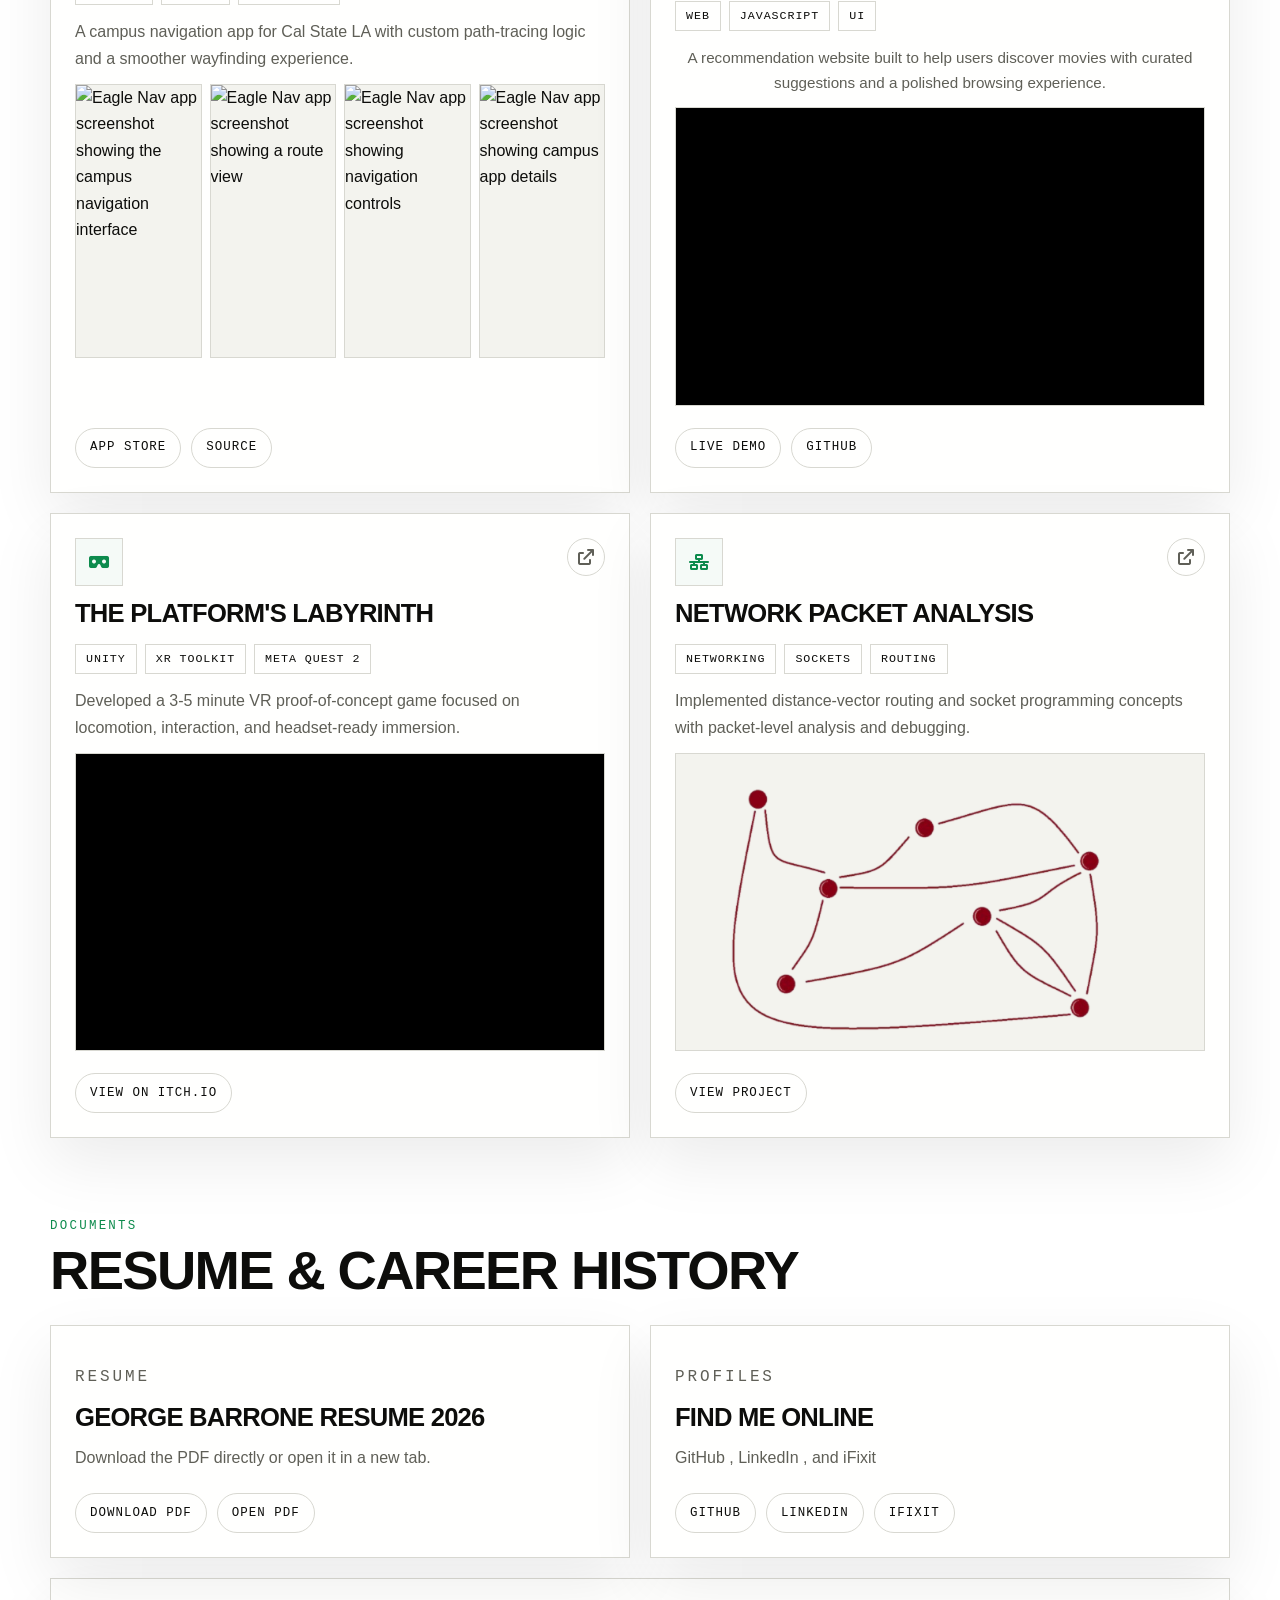
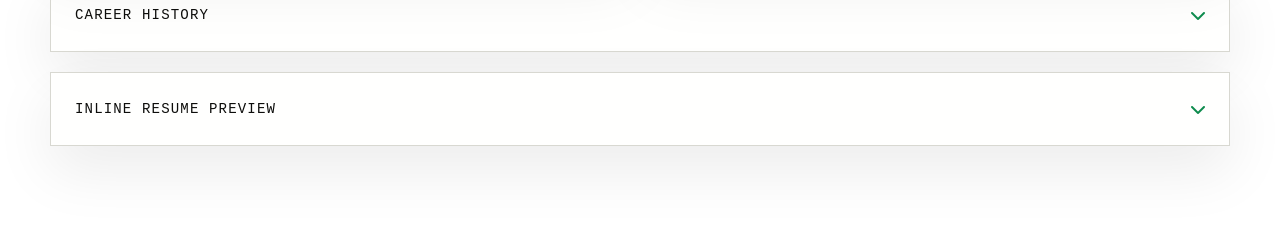
==== commit 17050ba8: "Fix Network Packet Analysis image ratio and update placeholder image" ====
--- a/index.html
+++ b/index.html
@@ -247,7 +247,7 @@
                             <span>Routing</span>
                         </div>
                         <p>Implemented distance-vector routing and socket programming concepts with packet-level analysis and debugging.</p>
-                        <img src="./canvas.png" alt="Network Packet Analysis visualization" class="project-placeholder" loading="lazy">
+                        <img src="./network.png" alt="Network Packet Analysis visualization" class="project-placeholder" loading="lazy">
                         <div class="card-actions">
                             <a href="https://github.com/georgebarrone/ProgrammingAssignment2" target="_blank" rel="noreferrer">View Project</a>
                         </div>
--- a/styles.css
+++ b/styles.css
@@ -629,7 +629,8 @@
     display: block;
     margin-top: 12px;
     margin-bottom: 0;
-    height: 120px;
+    aspect-ratio: 16 / 9;
+    height: auto;
     object-fit: cover;
     border: 1px solid var(--line-soft);
     background: var(--surface-strong);
